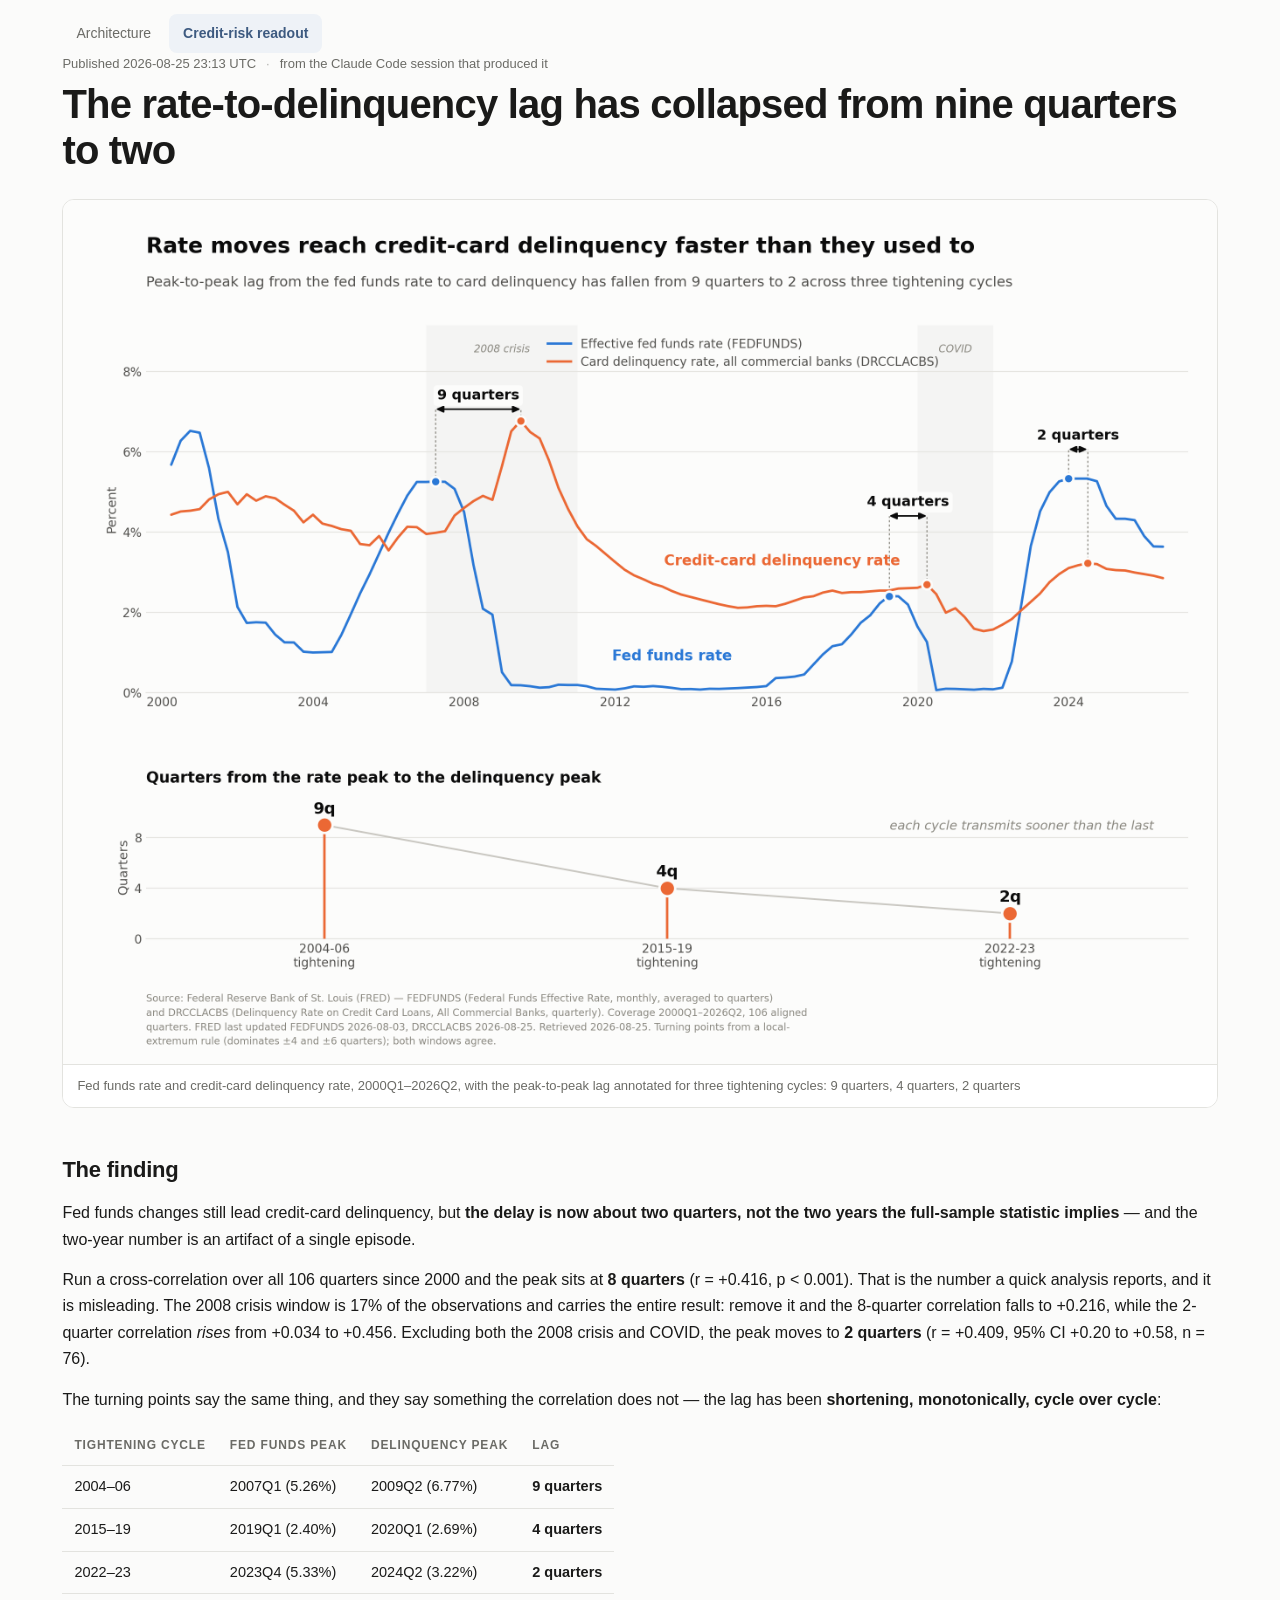
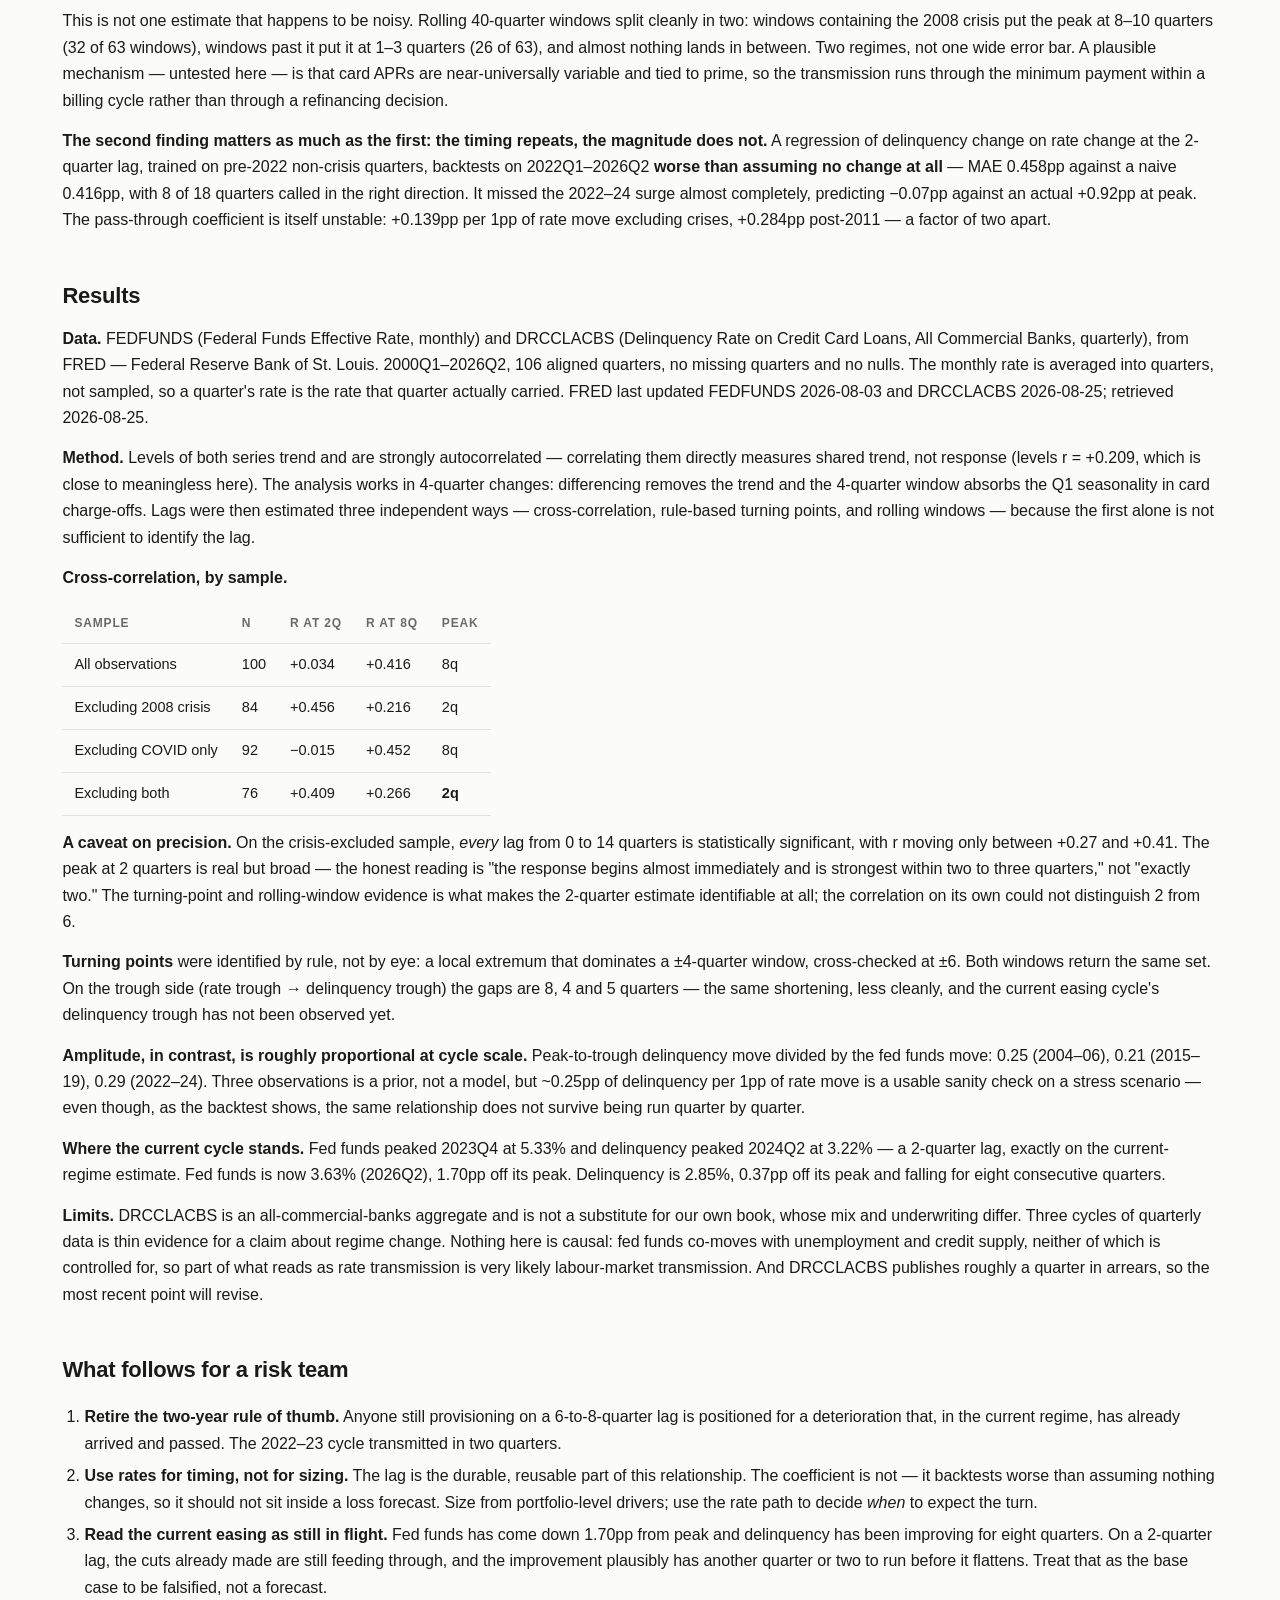
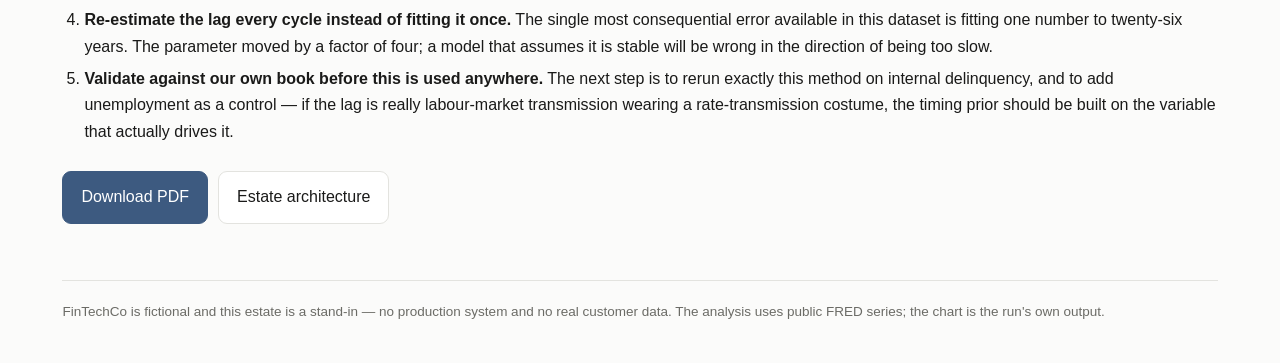
==== readout/index.html @ 602647cd "Publish credit-risk readout — 2026-08-25" ====
<!doctype html>
<html lang="en">
<head>
<meta charset="utf-8">
<meta name="viewport" content="width=device-width,initial-scale=1">
<title>Credit-risk readout — FinTechCo</title>
<meta name="robots" content="noindex">
<link rel="icon" href="data:image/svg+xml,<svg xmlns='http://www.w3.org/2000/svg' viewBox='0 0 16 16'><text y='13' font-size='13'>📊</text></svg>">
<link rel="stylesheet" href="../assets/site.css?v=042c0d5b">
</head>
<body>
<div class="wrap readout wide">
<nav class="site">
  <a href="../">Architecture</a>
  <a href="./" aria-current="page">Credit-risk readout</a>
</nav>
<div class="meta">
  <span>Published 2026-08-25 23:13 UTC</span><span class="dot">·</span>
  <span>from the Claude Code session that produced it</span>
</div>
<h1>The rate-to-delinquency lag has collapsed from nine quarters to two</h1>
<figure><img src="rate-delinquency-lag.png" alt="Fed funds rate and credit-card delinquency rate, 2000Q1–2026Q2, with the peak-to-peak lag annotated for three tightening cycles: 9 quarters, 4 quarters, 2 quarters"><figcaption>Fed funds rate and credit-card delinquency rate, 2000Q1–2026Q2, with the peak-to-peak lag annotated for three tightening cycles: 9 quarters, 4 quarters, 2 quarters</figcaption></figure>
<h2>The finding</h2>
<p>Fed funds changes still lead credit-card delinquency, but <strong>the delay is now about two quarters, not the two years the full-sample statistic implies</strong> — and the two-year number is an artifact of a single episode.</p>
<p>Run a cross-correlation over all 106 quarters since 2000 and the peak sits at <strong>8 quarters</strong> (r = +0.416, p &lt; 0.001). That is the number a quick analysis reports, and it is misleading. The 2008 crisis window is 17% of the observations and carries the entire result: remove it and the 8-quarter correlation falls to +0.216, while the 2-quarter correlation <em>rises</em> from +0.034 to +0.456. Excluding both the 2008 crisis and COVID, the peak moves to <strong>2 quarters</strong> (r = +0.409, 95% CI +0.20 to +0.58, n = 76).</p>
<p>The turning points say the same thing, and they say something the correlation does not — the lag has been <strong>shortening, monotonically, cycle over cycle</strong>:</p>
<table><thead><tr><th>Tightening cycle</th><th>Fed funds peak</th><th>Delinquency peak</th><th>Lag</th></tr></thead><tbody><tr><td>2004–06</td><td>2007Q1 (5.26%)</td><td>2009Q2 (6.77%)</td><td><strong>9 quarters</strong></td></tr><tr><td>2015–19</td><td>2019Q1 (2.40%)</td><td>2020Q1 (2.69%)</td><td><strong>4 quarters</strong></td></tr><tr><td>2022–23</td><td>2023Q4 (5.33%)</td><td>2024Q2 (3.22%)</td><td><strong>2 quarters</strong></td></tr></tbody></table>
<p>This is not one estimate that happens to be noisy. Rolling 40-quarter windows split cleanly in two: windows containing the 2008 crisis put the peak at 8–10 quarters (32 of 63 windows), windows past it put it at 1–3 quarters (26 of 63), and almost nothing lands in between. Two regimes, not one wide error bar. A plausible mechanism — untested here — is that card APRs are near-universally variable and tied to prime, so the transmission runs through the minimum payment within a billing cycle rather than through a refinancing decision.</p>
<p><strong>The second finding matters as much as the first: the timing repeats, the magnitude does not.</strong> A regression of delinquency change on rate change at the 2-quarter lag, trained on pre-2022 non-crisis quarters, backtests on 2022Q1–2026Q2 <strong>worse than assuming no change at all</strong> — MAE 0.458pp against a naive 0.416pp, with 8 of 18 quarters called in the right direction. It missed the 2022–24 surge almost completely, predicting −0.07pp against an actual +0.92pp at peak. The pass-through coefficient is itself unstable: +0.139pp per 1pp of rate move excluding crises, +0.284pp post-2011 — a factor of two apart.</p>
<h2>Results</h2>
<p><strong>Data.</strong> FEDFUNDS (Federal Funds Effective Rate, monthly) and DRCCLACBS (Delinquency Rate on Credit Card Loans, All Commercial Banks, quarterly), from FRED — Federal Reserve Bank of St. Louis. 2000Q1–2026Q2, 106 aligned quarters, no missing quarters and no nulls. The monthly rate is averaged into quarters, not sampled, so a quarter's rate is the rate that quarter actually carried. FRED last updated FEDFUNDS 2026-08-03 and DRCCLACBS 2026-08-25; retrieved 2026-08-25.</p>
<p><strong>Method.</strong> Levels of both series trend and are strongly autocorrelated — correlating them directly measures shared trend, not response (levels r = +0.209, which is close to meaningless here). The analysis works in 4-quarter changes: differencing removes the trend and the 4-quarter window absorbs the Q1 seasonality in card charge-offs. Lags were then estimated three independent ways — cross-correlation, rule-based turning points, and rolling windows — because the first alone is not sufficient to identify the lag.</p>
<p><strong>Cross-correlation, by sample.</strong></p>
<table><thead><tr><th>Sample</th><th>n</th><th>r at 2q</th><th>r at 8q</th><th>Peak</th></tr></thead><tbody><tr><td>All observations</td><td>100</td><td>+0.034</td><td>+0.416</td><td>8q</td></tr><tr><td>Excluding 2008 crisis</td><td>84</td><td>+0.456</td><td>+0.216</td><td>2q</td></tr><tr><td>Excluding COVID only</td><td>92</td><td>−0.015</td><td>+0.452</td><td>8q</td></tr><tr><td>Excluding both</td><td>76</td><td>+0.409</td><td>+0.266</td><td><strong>2q</strong></td></tr></tbody></table>
<p><strong>A caveat on precision.</strong> On the crisis-excluded sample, <em>every</em> lag from 0 to 14 quarters is statistically significant, with r moving only between +0.27 and +0.41. The peak at 2 quarters is real but broad — the honest reading is "the response begins almost immediately and is strongest within two to three quarters," not "exactly two." The turning-point and rolling-window evidence is what makes the 2-quarter estimate identifiable at all; the correlation on its own could not distinguish 2 from 6.</p>
<p><strong>Turning points</strong> were identified by rule, not by eye: a local extremum that dominates a ±4-quarter window, cross-checked at ±6. Both windows return the same set. On the trough side (rate trough → delinquency trough) the gaps are 8, 4 and 5 quarters — the same shortening, less cleanly, and the current easing cycle's delinquency trough has not been observed yet.</p>
<p><strong>Amplitude, in contrast, is roughly proportional at cycle scale.</strong> Peak-to-trough delinquency move divided by the fed funds move: 0.25 (2004–06), 0.21 (2015–19), 0.29 (2022–24). Three observations is a prior, not a model, but ~0.25pp of delinquency per 1pp of rate move is a usable sanity check on a stress scenario — even though, as the backtest shows, the same relationship does not survive being run quarter by quarter.</p>
<p><strong>Where the current cycle stands.</strong> Fed funds peaked 2023Q4 at 5.33% and delinquency peaked 2024Q2 at 3.22% — a 2-quarter lag, exactly on the current-regime estimate. Fed funds is now 3.63% (2026Q2), 1.70pp off its peak. Delinquency is 2.85%, 0.37pp off its peak and falling for eight consecutive quarters.</p>
<p><strong>Limits.</strong> DRCCLACBS is an all-commercial-banks aggregate and is not a substitute for our own book, whose mix and underwriting differ. Three cycles of quarterly data is thin evidence for a claim about regime change. Nothing here is causal: fed funds co-moves with unemployment and credit supply, neither of which is controlled for, so part of what reads as rate transmission is very likely labour-market transmission. And DRCCLACBS publishes roughly a quarter in arrears, so the most recent point will revise.</p>
<h2>What follows for a risk team</h2>
<ol><li><strong>Retire the two-year rule of thumb.</strong> Anyone still provisioning on a 6-to-8-quarter lag is positioned for a deterioration that, in the current regime, has already arrived and passed. The 2022–23 cycle transmitted in two quarters.</li><li><strong>Use rates for timing, not for sizing.</strong> The lag is the durable, reusable part of this relationship. The coefficient is not — it backtests worse than assuming nothing changes, so it should not sit inside a loss forecast. Size from portfolio-level drivers; use the rate path to decide <em>when</em> to expect the turn.</li><li><strong>Read the current easing as still in flight.</strong> Fed funds has come down 1.70pp from peak and delinquency has been improving for eight quarters. On a 2-quarter lag, the cuts already made are still feeding through, and the improvement plausibly has another quarter or two to run before it flattens. Treat that as the base case to be falsified, not a forecast.</li><li><strong>Re-estimate the lag every cycle instead of fitting it once.</strong> The single most consequential error available in this dataset is fitting one number to twenty-six years. The parameter moved by a factor of four; a model that assumes it is stable will be wrong in the direction of being too slow.</li><li><strong>Validate against our own book before this is used anywhere.</strong> The next step is to rerun exactly this method on internal delinquency, and to add unemployment as a control — if the lag is really labour-market transmission wearing a rate-transmission costume, the timing prior should be built on the variable that actually drives it.</li></ol>
<div class="actions">
  <a class="btn primary" href="fintechco-credit-risk-readout-2026-08-25.pdf">Download PDF</a>
  <a class="btn" href="../">Estate architecture</a>
</div>
<footer>
  FinTechCo is fictional and this estate is a stand-in — no production system and no real
  customer data. The analysis uses public FRED series; the chart is the run's own output.
</footer>
</div>
</body>
</html>
---- assets/site.css ----
:root{
    --bg:#fbfbfa; --surface:#fff; --ink:#1a1a19; --muted:#6b6b66;
    --line:#e3e3df; --accent:#3d5a80; --accent-soft:#eef2f7; --warn-bg:#fdf6e8; --warn-line:#e8d9b0;
    --mono:ui-monospace,SFMono-Regular,"SF Mono",Menlo,Consolas,monospace;
  }
  @media (prefers-color-scheme:dark){
    :root{ --bg:#161614; --surface:#1f1f1d; --ink:#eceae6; --muted:#a3a099;
           --line:#302f2c; --accent:#8fb3d9; --accent-soft:#22303f; --warn-bg:#2a2618; --warn-line:#4a4128; }
  }
  *{box-sizing:border-box}
  body{margin:0;background:var(--bg);color:var(--ink);
       font:16px/1.65 -apple-system,BlinkMacSystemFont,"Segoe UI",Inter,Roboto,Helvetica,Arial,sans-serif;
       -webkit-font-smoothing:antialiased}
  .wrap{max-width:1100px;margin:0 auto;padding:0 24px}
  header{padding:56px 0 28px;border-bottom:1px solid var(--line)}
  h1{font-size:clamp(28px,4vw,40px);line-height:1.15;margin:0 0 10px;letter-spacing:-.02em}
  .sub{color:var(--muted);font-size:18px;max-width:62ch;margin:0}
  .tag{display:inline-block;font:600 11px/1 var(--mono);letter-spacing:.09em;text-transform:uppercase;
       color:var(--accent);background:var(--accent-soft);border-radius:99px;padding:6px 11px;margin-bottom:18px}
  h2{font-size:22px;margin:44px 0 12px;letter-spacing:-.01em}
  h3{font-size:16px;margin:26px 0 6px}
  p{margin:0 0 14px;max-width:70ch}
  code{font:13px/1.5 var(--mono);background:var(--accent-soft);padding:1px 5px;border-radius:4px}
  .note{background:var(--warn-bg);border:1px solid var(--warn-line);border-radius:10px;
        padding:14px 16px;margin:24px 0;font-size:14.5px;max-width:none}
  .note strong{font-weight:650}

  /* ---- diagram ---- */
  .figure{margin:28px 0 8px;border:1px solid var(--line);border-radius:12px;overflow:hidden;background:var(--surface)}
  .bar{display:flex;gap:8px;align-items:center;padding:10px 12px;border-bottom:1px solid var(--line);
       background:var(--surface);flex-wrap:wrap}
  .bar .label{font:600 12px/1 var(--mono);color:var(--muted);margin-right:auto;letter-spacing:.04em}
  button{font:500 13px/1 inherit;color:var(--ink);background:var(--bg);border:1px solid var(--line);
         border-radius:7px;padding:7px 11px;cursor:pointer}
  button:hover{border-color:var(--accent);color:var(--accent)}
  button:focus-visible{outline:2px solid var(--accent);outline-offset:2px}
  .stage{position:relative;height:min(74vh,760px);overflow:hidden;background:#fff;cursor:grab;touch-action:none}
  .stage.grabbing{cursor:grabbing}
  .pan{position:absolute;top:0;left:0;transform-origin:0 0;will-change:transform}
  .pan svg{display:block;max-width:none!important;height:auto}
  .stage:fullscreen{height:100vh;background:#fff}
  /* Full screen targets the whole .figure, not .stage — fullscreening the stage
     alone carries its min(74vh,760px) height with it, so the diagram gained no
     room and the control bar vanished. */
  .figure:fullscreen{background:var(--surface);display:flex;flex-direction:column}
  .figure:fullscreen .stage{flex:1;height:auto;min-height:0}
  .hint{font-size:13px;color:var(--muted);margin:10px 0 0}

  .legend{display:flex;gap:20px;flex-wrap:wrap;font-size:13.5px;color:var(--muted);margin:14px 0 0;padding:0;list-style:none}
  .legend li{display:flex;align-items:center;gap:8px}
  .swatch{width:26px;height:0;border-top:2px solid var(--ink);display:inline-block}
  .swatch.dash{border-top-style:dashed}

  .grid{display:grid;gap:18px;grid-template-columns:repeat(auto-fit,minmax(260px,1fr));margin:18px 0}
  .card{border:1px solid var(--line);border-radius:10px;padding:16px 18px;background:var(--surface)}
  .card h3{margin:0 0 6px}
  .card p{font-size:14.5px;color:var(--muted);margin:0}
  table{border-collapse:collapse;width:100%;font-size:14.5px;margin:14px 0;display:block;overflow-x:auto}
  th,td{text-align:left;padding:9px 12px;border-bottom:1px solid var(--line);vertical-align:top}
  th{font-size:12px;text-transform:uppercase;letter-spacing:.07em;color:var(--muted);font-weight:650;white-space:nowrap}
  footer{margin:56px 0 40px;padding-top:20px;border-top:1px solid var(--line);color:var(--muted);font-size:13.5px}
  /* ---- nav (shared) ---- */
  nav.site{display:flex;gap:4px;padding:14px 0 0;font-size:14px}
  nav.site a{color:var(--muted);text-decoration:none;padding:7px 13px;border-radius:8px;border:1px solid transparent}
  nav.site a:hover{color:var(--ink);border-color:var(--line)}
  nav.site a[aria-current="page"]{color:var(--accent);background:var(--accent-soft);font-weight:600}

  /* ---- readout page ---- */
  .readout figure{margin:26px 0;border:1px solid var(--line);border-radius:12px;overflow:hidden;background:#fff}
  .readout figure img{display:block;width:100%;height:auto}
  .readout figcaption{font-size:13px;color:var(--muted);padding:10px 14px;border-top:1px solid var(--line);background:var(--surface)}
  .readout blockquote{margin:18px 0;padding:2px 0 2px 18px;border-left:3px solid var(--accent);color:var(--muted)}
  .readout ul,.readout ol{max-width:70ch;padding-left:22px}
  .readout li{margin:6px 0}
  .meta{display:flex;gap:10px;flex-wrap:wrap;align-items:center;font-size:13px;color:var(--muted);margin:0 0 6px}
  .meta .dot{opacity:.5}
  .actions{display:flex;gap:10px;flex-wrap:wrap;margin:26px 0 8px}
  .btn{display:inline-block;font:600 14px/1 inherit;text-decoration:none;padding:12px 18px;border-radius:9px;
       border:1px solid var(--line);color:var(--ink);background:var(--surface)}
  .btn.primary{background:var(--accent);border-color:var(--accent);color:#fff}
  .btn:hover{border-color:var(--accent)}
  @media (prefers-color-scheme:dark){ .btn.primary{color:#10151c} }

  /* ---- print (the PDF is rendered from this page) ---- */
  @media print{
    :root{--bg:#fff;--surface:#fff;--ink:#111;--muted:#555;--line:#ccc;--accent:#2b4763;--accent-soft:#eef2f7}
    body{font-size:11pt}
    nav.site,.actions,.hint,.bar{display:none!important}
    .wrap{max-width:none;padding:0}
    header{padding-top:0}
    h1{font-size:24pt}
    .readout figure{break-inside:avoid;border-color:#ddd}
    table{display:table}
    a{color:inherit;text-decoration:none}
  }

  /* ---- wide layout: used by both the architecture page and the readout page,
         so text stretches to the page width rather than the classic ~70ch
         reading measure. The readout's PDF is rendered from this same page, so
         the PDF picks up the wide layout too. ---- */
  .wrap.wide{max-width:min(1560px,94vw)}
  .wide p,.wide .sub,.wide ul,.wide ol,.wide li{max-width:none}
  .wide .grid{grid-template-columns:repeat(auto-fit,minmax(300px,1fr))}
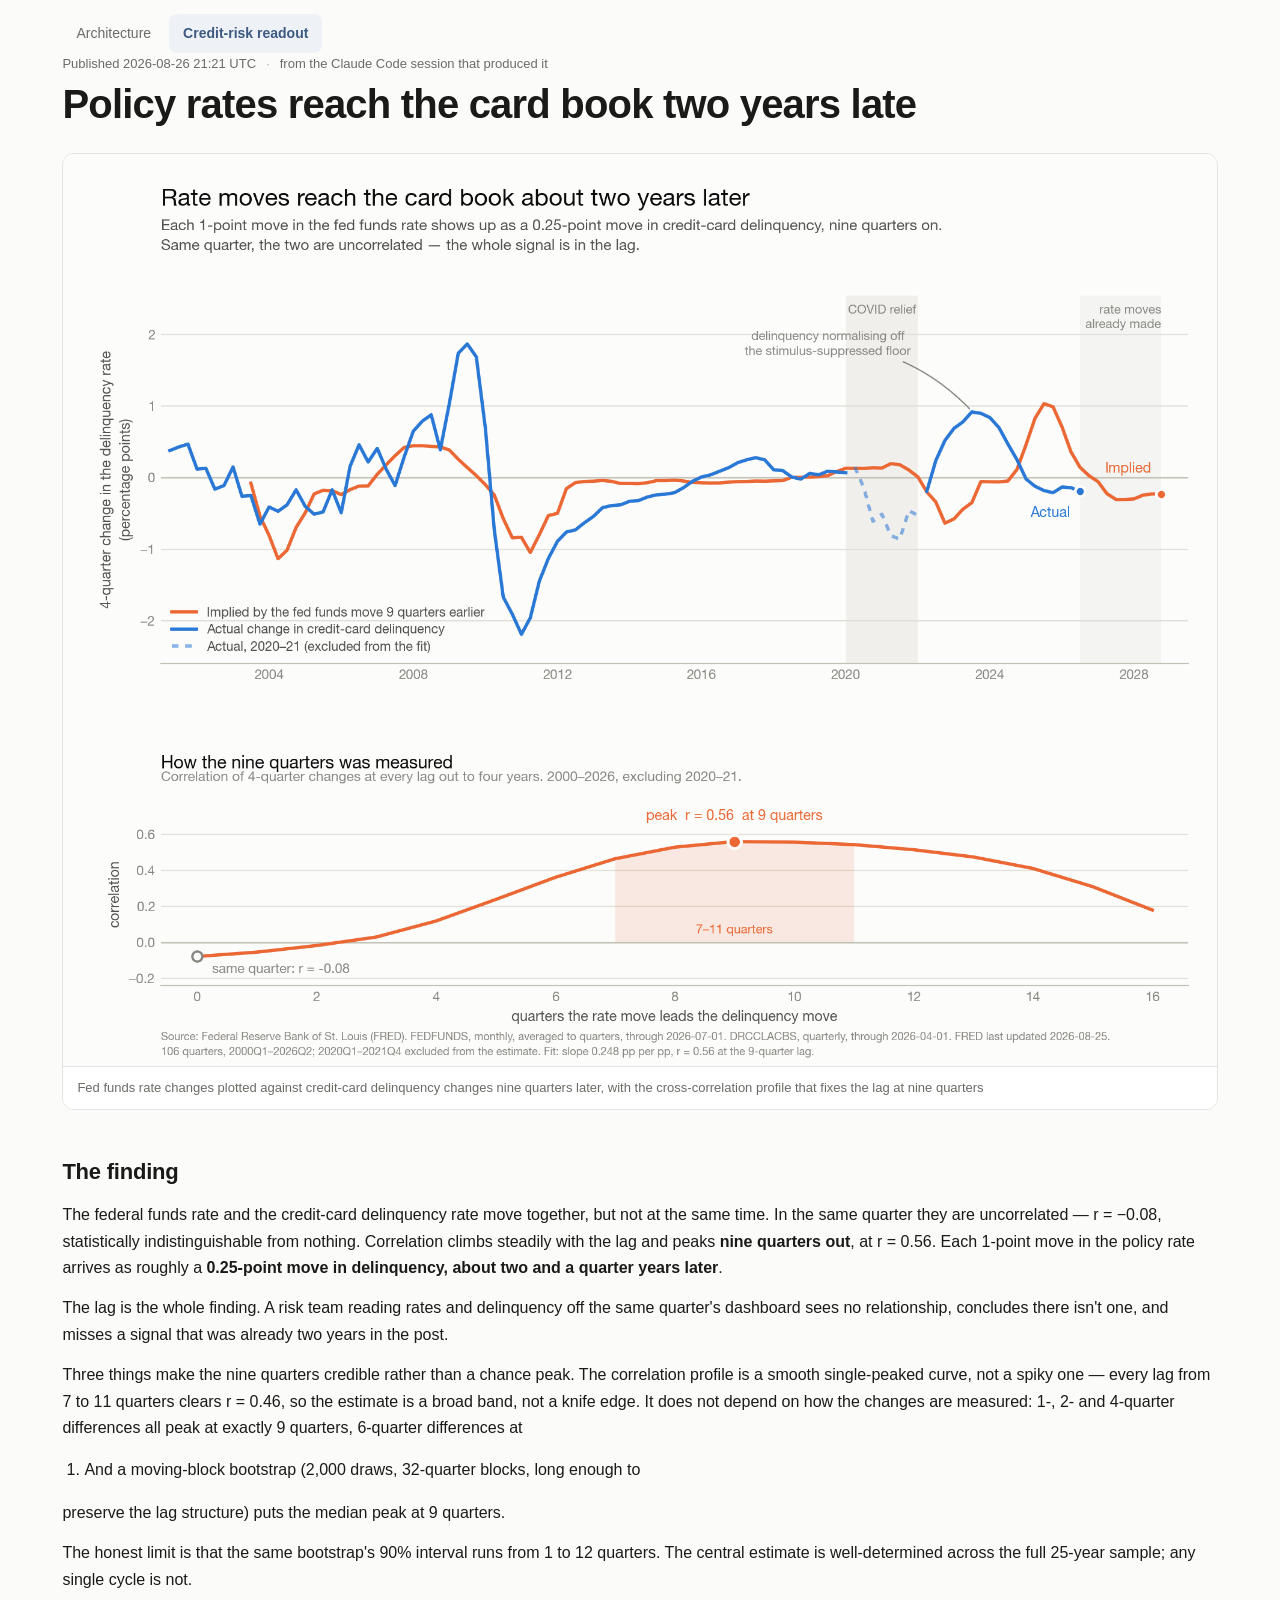
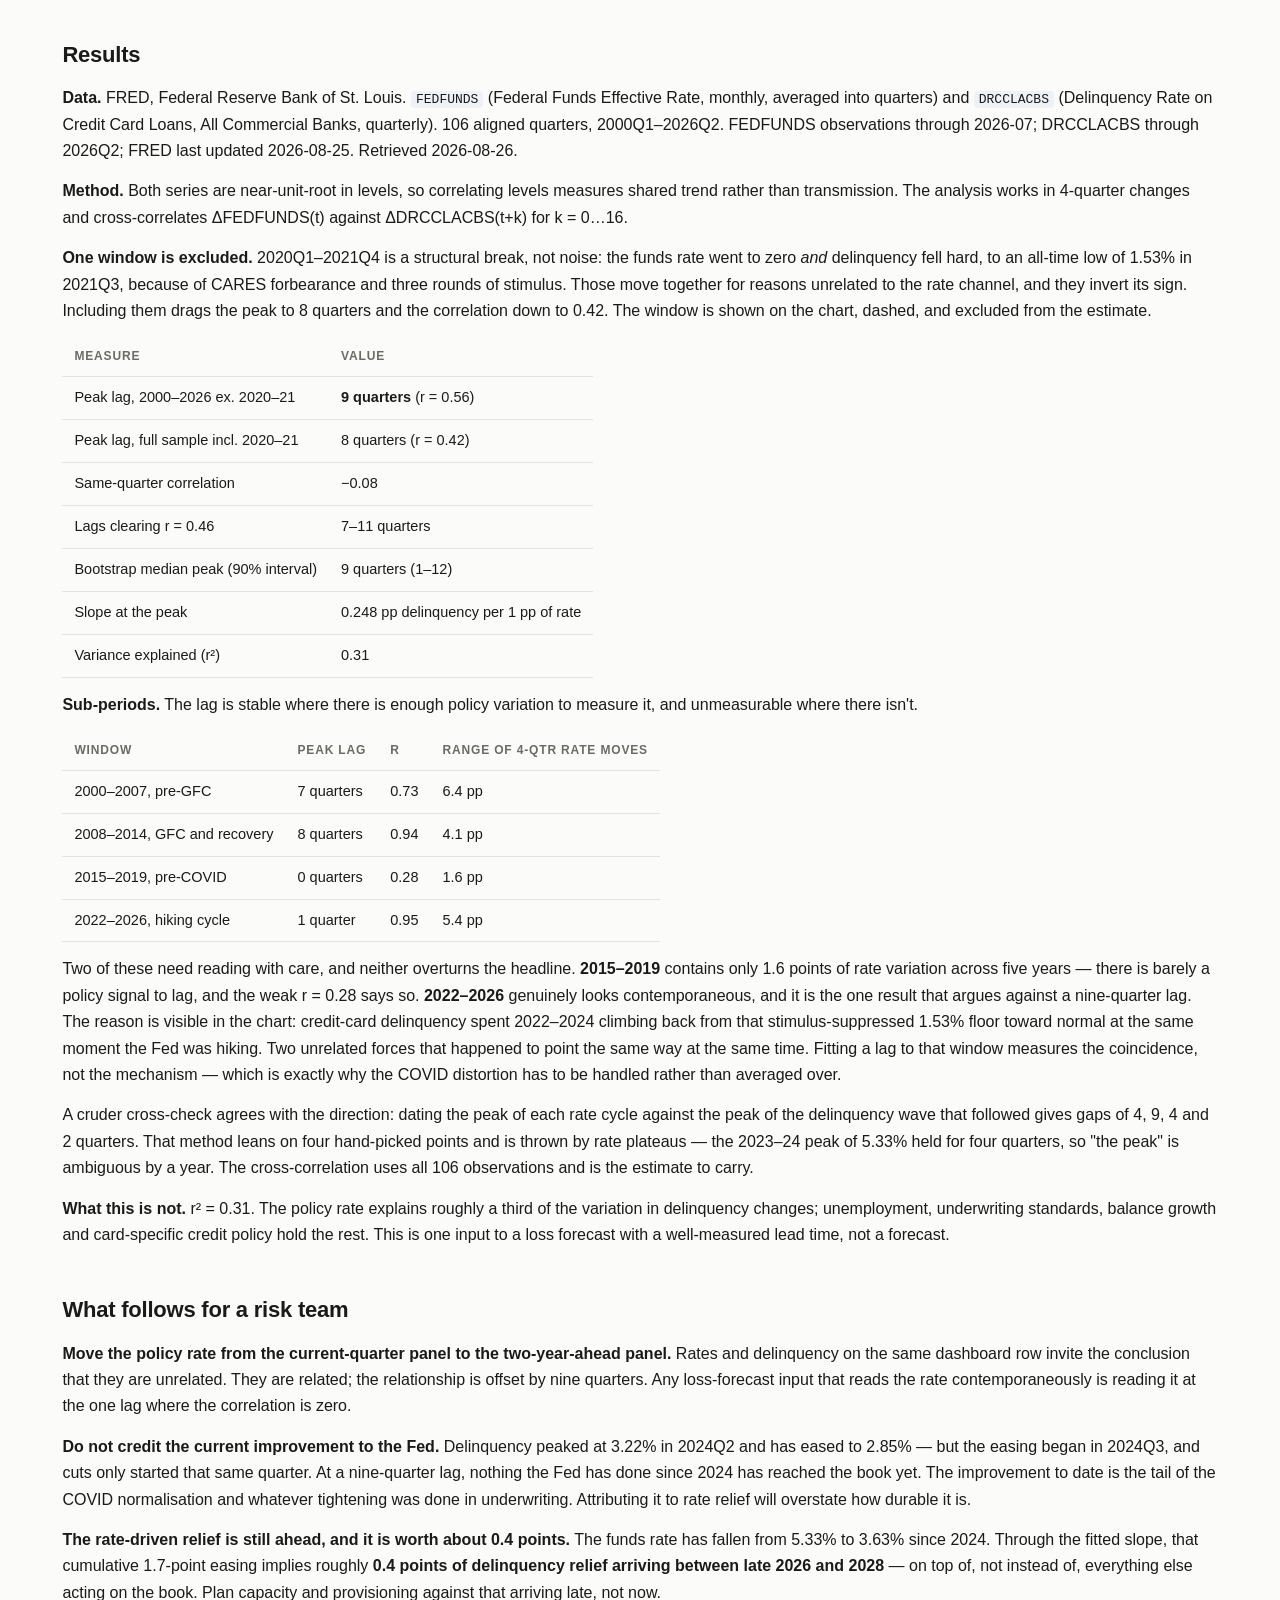
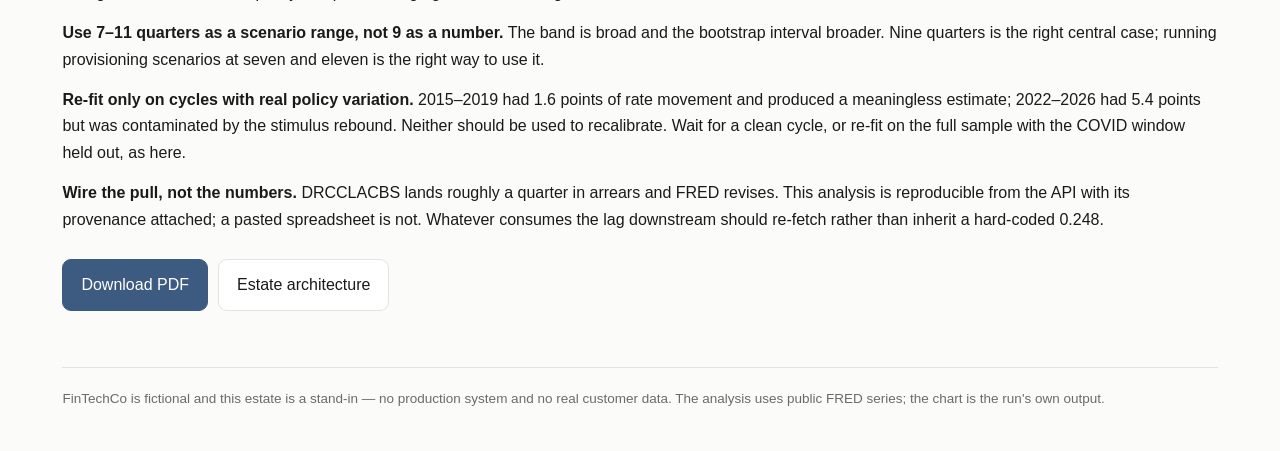
==== commit cabba190: "Publish credit-risk readout — 2026-08-26" ====
--- a/readout/index.html
+++ b/readout/index.html
@@ -15,32 +15,37 @@
   <a href="./" aria-current="page">Credit-risk readout</a>
 </nav>
 <div class="meta">
-  <span>Published 2026-08-25 23:13 UTC</span><span class="dot">·</span>
+  <span>Published 2026-08-26 21:21 UTC</span><span class="dot">·</span>
   <span>from the Claude Code session that produced it</span>
 </div>
-<h1>The rate-to-delinquency lag has collapsed from nine quarters to two</h1>
-<figure><img src="rate-delinquency-lag.png" alt="Fed funds rate and credit-card delinquency rate, 2000Q1–2026Q2, with the peak-to-peak lag annotated for three tightening cycles: 9 quarters, 4 quarters, 2 quarters"><figcaption>Fed funds rate and credit-card delinquency rate, 2000Q1–2026Q2, with the peak-to-peak lag annotated for three tightening cycles: 9 quarters, 4 quarters, 2 quarters</figcaption></figure>
+<h1>Policy rates reach the card book two years late</h1>
+<figure><img src="fedfunds-delinquency-lag.png" alt="Fed funds rate changes plotted against credit-card delinquency changes nine quarters later, with the cross-correlation profile that fixes the lag at nine quarters"><figcaption>Fed funds rate changes plotted against credit-card delinquency changes nine quarters later, with the cross-correlation profile that fixes the lag at nine quarters</figcaption></figure>
 <h2>The finding</h2>
-<p>Fed funds changes still lead credit-card delinquency, but <strong>the delay is now about two quarters, not the two years the full-sample statistic implies</strong> — and the two-year number is an artifact of a single episode.</p>
-<p>Run a cross-correlation over all 106 quarters since 2000 and the peak sits at <strong>8 quarters</strong> (r = +0.416, p &lt; 0.001). That is the number a quick analysis reports, and it is misleading. The 2008 crisis window is 17% of the observations and carries the entire result: remove it and the 8-quarter correlation falls to +0.216, while the 2-quarter correlation <em>rises</em> from +0.034 to +0.456. Excluding both the 2008 crisis and COVID, the peak moves to <strong>2 quarters</strong> (r = +0.409, 95% CI +0.20 to +0.58, n = 76).</p>
-<p>The turning points say the same thing, and they say something the correlation does not — the lag has been <strong>shortening, monotonically, cycle over cycle</strong>:</p>
-<table><thead><tr><th>Tightening cycle</th><th>Fed funds peak</th><th>Delinquency peak</th><th>Lag</th></tr></thead><tbody><tr><td>2004–06</td><td>2007Q1 (5.26%)</td><td>2009Q2 (6.77%)</td><td><strong>9 quarters</strong></td></tr><tr><td>2015–19</td><td>2019Q1 (2.40%)</td><td>2020Q1 (2.69%)</td><td><strong>4 quarters</strong></td></tr><tr><td>2022–23</td><td>2023Q4 (5.33%)</td><td>2024Q2 (3.22%)</td><td><strong>2 quarters</strong></td></tr></tbody></table>
-<p>This is not one estimate that happens to be noisy. Rolling 40-quarter windows split cleanly in two: windows containing the 2008 crisis put the peak at 8–10 quarters (32 of 63 windows), windows past it put it at 1–3 quarters (26 of 63), and almost nothing lands in between. Two regimes, not one wide error bar. A plausible mechanism — untested here — is that card APRs are near-universally variable and tied to prime, so the transmission runs through the minimum payment within a billing cycle rather than through a refinancing decision.</p>
-<p><strong>The second finding matters as much as the first: the timing repeats, the magnitude does not.</strong> A regression of delinquency change on rate change at the 2-quarter lag, trained on pre-2022 non-crisis quarters, backtests on 2022Q1–2026Q2 <strong>worse than assuming no change at all</strong> — MAE 0.458pp against a naive 0.416pp, with 8 of 18 quarters called in the right direction. It missed the 2022–24 surge almost completely, predicting −0.07pp against an actual +0.92pp at peak. The pass-through coefficient is itself unstable: +0.139pp per 1pp of rate move excluding crises, +0.284pp post-2011 — a factor of two apart.</p>
+<p>The federal funds rate and the credit-card delinquency rate move together, but not at the same time. In the same quarter they are uncorrelated — r = −0.08, statistically indistinguishable from nothing. Correlation climbs steadily with the lag and peaks <strong>nine quarters out</strong>, at r = 0.56. Each 1-point move in the policy rate arrives as roughly a <strong>0.25-point move in delinquency, about two and a quarter years later</strong>.</p>
+<p>The lag is the whole finding. A risk team reading rates and delinquency off the same quarter's dashboard sees no relationship, concludes there isn't one, and misses a signal that was already two years in the post.</p>
+<p>Three things make the nine quarters credible rather than a chance peak. The correlation profile is a smooth single-peaked curve, not a spiky one — every lag from 7 to 11 quarters clears r = 0.46, so the estimate is a broad band, not a knife edge. It does not depend on how the changes are measured: 1-, 2- and 4-quarter differences all peak at exactly 9 quarters, 6-quarter differences at</p>
+<ol><li>And a moving-block bootstrap (2,000 draws, 32-quarter blocks, long enough to</li></ol>
+<p>preserve the lag structure) puts the median peak at 9 quarters.</p>
+<p>The honest limit is that the same bootstrap's 90% interval runs from 1 to 12 quarters. The central estimate is well-determined across the full 25-year sample; any single cycle is not.</p>
 <h2>Results</h2>
-<p><strong>Data.</strong> FEDFUNDS (Federal Funds Effective Rate, monthly) and DRCCLACBS (Delinquency Rate on Credit Card Loans, All Commercial Banks, quarterly), from FRED — Federal Reserve Bank of St. Louis. 2000Q1–2026Q2, 106 aligned quarters, no missing quarters and no nulls. The monthly rate is averaged into quarters, not sampled, so a quarter's rate is the rate that quarter actually carried. FRED last updated FEDFUNDS 2026-08-03 and DRCCLACBS 2026-08-25; retrieved 2026-08-25.</p>
-<p><strong>Method.</strong> Levels of both series trend and are strongly autocorrelated — correlating them directly measures shared trend, not response (levels r = +0.209, which is close to meaningless here). The analysis works in 4-quarter changes: differencing removes the trend and the 4-quarter window absorbs the Q1 seasonality in card charge-offs. Lags were then estimated three independent ways — cross-correlation, rule-based turning points, and rolling windows — because the first alone is not sufficient to identify the lag.</p>
-<p><strong>Cross-correlation, by sample.</strong></p>
-<table><thead><tr><th>Sample</th><th>n</th><th>r at 2q</th><th>r at 8q</th><th>Peak</th></tr></thead><tbody><tr><td>All observations</td><td>100</td><td>+0.034</td><td>+0.416</td><td>8q</td></tr><tr><td>Excluding 2008 crisis</td><td>84</td><td>+0.456</td><td>+0.216</td><td>2q</td></tr><tr><td>Excluding COVID only</td><td>92</td><td>−0.015</td><td>+0.452</td><td>8q</td></tr><tr><td>Excluding both</td><td>76</td><td>+0.409</td><td>+0.266</td><td><strong>2q</strong></td></tr></tbody></table>
-<p><strong>A caveat on precision.</strong> On the crisis-excluded sample, <em>every</em> lag from 0 to 14 quarters is statistically significant, with r moving only between +0.27 and +0.41. The peak at 2 quarters is real but broad — the honest reading is "the response begins almost immediately and is strongest within two to three quarters," not "exactly two." The turning-point and rolling-window evidence is what makes the 2-quarter estimate identifiable at all; the correlation on its own could not distinguish 2 from 6.</p>
-<p><strong>Turning points</strong> were identified by rule, not by eye: a local extremum that dominates a ±4-quarter window, cross-checked at ±6. Both windows return the same set. On the trough side (rate trough → delinquency trough) the gaps are 8, 4 and 5 quarters — the same shortening, less cleanly, and the current easing cycle's delinquency trough has not been observed yet.</p>
-<p><strong>Amplitude, in contrast, is roughly proportional at cycle scale.</strong> Peak-to-trough delinquency move divided by the fed funds move: 0.25 (2004–06), 0.21 (2015–19), 0.29 (2022–24). Three observations is a prior, not a model, but ~0.25pp of delinquency per 1pp of rate move is a usable sanity check on a stress scenario — even though, as the backtest shows, the same relationship does not survive being run quarter by quarter.</p>
-<p><strong>Where the current cycle stands.</strong> Fed funds peaked 2023Q4 at 5.33% and delinquency peaked 2024Q2 at 3.22% — a 2-quarter lag, exactly on the current-regime estimate. Fed funds is now 3.63% (2026Q2), 1.70pp off its peak. Delinquency is 2.85%, 0.37pp off its peak and falling for eight consecutive quarters.</p>
-<p><strong>Limits.</strong> DRCCLACBS is an all-commercial-banks aggregate and is not a substitute for our own book, whose mix and underwriting differ. Three cycles of quarterly data is thin evidence for a claim about regime change. Nothing here is causal: fed funds co-moves with unemployment and credit supply, neither of which is controlled for, so part of what reads as rate transmission is very likely labour-market transmission. And DRCCLACBS publishes roughly a quarter in arrears, so the most recent point will revise.</p>
+<p><strong>Data.</strong> FRED, Federal Reserve Bank of St. Louis. <code>FEDFUNDS</code> (Federal Funds Effective Rate, monthly, averaged into quarters) and <code>DRCCLACBS</code> (Delinquency Rate on Credit Card Loans, All Commercial Banks, quarterly). 106 aligned quarters, 2000Q1–2026Q2. FEDFUNDS observations through 2026-07; DRCCLACBS through 2026Q2; FRED last updated 2026-08-25. Retrieved 2026-08-26.</p>
+<p><strong>Method.</strong> Both series are near-unit-root in levels, so correlating levels measures shared trend rather than transmission. The analysis works in 4-quarter changes and cross-correlates ΔFEDFUNDS(t) against ΔDRCCLACBS(t+k) for k = 0…16.</p>
+<p><strong>One window is excluded.</strong> 2020Q1–2021Q4 is a structural break, not noise: the funds rate went to zero <em>and</em> delinquency fell hard, to an all-time low of 1.53% in 2021Q3, because of CARES forbearance and three rounds of stimulus. Those move together for reasons unrelated to the rate channel, and they invert its sign. Including them drags the peak to 8 quarters and the correlation down to 0.42. The window is shown on the chart, dashed, and excluded from the estimate.</p>
+<table><thead><tr><th>Measure</th><th>Value</th></tr></thead><tbody><tr><td>Peak lag, 2000–2026 ex. 2020–21</td><td><strong>9 quarters</strong> (r = 0.56)</td></tr><tr><td>Peak lag, full sample incl. 2020–21</td><td>8 quarters (r = 0.42)</td></tr><tr><td>Same-quarter correlation</td><td>−0.08</td></tr><tr><td>Lags clearing r = 0.46</td><td>7–11 quarters</td></tr><tr><td>Bootstrap median peak (90% interval)</td><td>9 quarters (1–12)</td></tr><tr><td>Slope at the peak</td><td>0.248 pp delinquency per 1 pp of rate</td></tr><tr><td>Variance explained (r²)</td><td>0.31</td></tr></tbody></table>
+<p><strong>Sub-periods.</strong> The lag is stable where there is enough policy variation to measure it, and unmeasurable where there isn't.</p>
+<table><thead><tr><th>Window</th><th>Peak lag</th><th>r</th><th>Range of 4-qtr rate moves</th></tr></thead><tbody><tr><td>2000–2007, pre-GFC</td><td>7 quarters</td><td>0.73</td><td>6.4 pp</td></tr><tr><td>2008–2014, GFC and recovery</td><td>8 quarters</td><td>0.94</td><td>4.1 pp</td></tr><tr><td>2015–2019, pre-COVID</td><td>0 quarters</td><td>0.28</td><td>1.6 pp</td></tr><tr><td>2022–2026, hiking cycle</td><td>1 quarter</td><td>0.95</td><td>5.4 pp</td></tr></tbody></table>
+<p>Two of these need reading with care, and neither overturns the headline. <strong>2015–2019</strong> contains only 1.6 points of rate variation across five years — there is barely a policy signal to lag, and the weak r = 0.28 says so. <strong>2022–2026</strong> genuinely looks contemporaneous, and it is the one result that argues against a nine-quarter lag. The reason is visible in the chart: credit-card delinquency spent 2022–2024 climbing back from that stimulus-suppressed 1.53% floor toward normal at the same moment the Fed was hiking. Two unrelated forces that happened to point the same way at the same time. Fitting a lag to that window measures the coincidence, not the mechanism — which is exactly why the COVID distortion has to be handled rather than averaged over.</p>
+<p>A cruder cross-check agrees with the direction: dating the peak of each rate cycle against the peak of the delinquency wave that followed gives gaps of 4, 9, 4 and 2 quarters. That method leans on four hand-picked points and is thrown by rate plateaus — the 2023–24 peak of 5.33% held for four quarters, so "the peak" is ambiguous by a year. The cross-correlation uses all 106 observations and is the estimate to carry.</p>
+<p><strong>What this is not.</strong> r² = 0.31. The policy rate explains roughly a third of the variation in delinquency changes; unemployment, underwriting standards, balance growth and card-specific credit policy hold the rest. This is one input to a loss forecast with a well-measured lead time, not a forecast.</p>
 <h2>What follows for a risk team</h2>
-<ol><li><strong>Retire the two-year rule of thumb.</strong> Anyone still provisioning on a 6-to-8-quarter lag is positioned for a deterioration that, in the current regime, has already arrived and passed. The 2022–23 cycle transmitted in two quarters.</li><li><strong>Use rates for timing, not for sizing.</strong> The lag is the durable, reusable part of this relationship. The coefficient is not — it backtests worse than assuming nothing changes, so it should not sit inside a loss forecast. Size from portfolio-level drivers; use the rate path to decide <em>when</em> to expect the turn.</li><li><strong>Read the current easing as still in flight.</strong> Fed funds has come down 1.70pp from peak and delinquency has been improving for eight quarters. On a 2-quarter lag, the cuts already made are still feeding through, and the improvement plausibly has another quarter or two to run before it flattens. Treat that as the base case to be falsified, not a forecast.</li><li><strong>Re-estimate the lag every cycle instead of fitting it once.</strong> The single most consequential error available in this dataset is fitting one number to twenty-six years. The parameter moved by a factor of four; a model that assumes it is stable will be wrong in the direction of being too slow.</li><li><strong>Validate against our own book before this is used anywhere.</strong> The next step is to rerun exactly this method on internal delinquency, and to add unemployment as a control — if the lag is really labour-market transmission wearing a rate-transmission costume, the timing prior should be built on the variable that actually drives it.</li></ol>
+<p><strong>Move the policy rate from the current-quarter panel to the two-year-ahead panel.</strong> Rates and delinquency on the same dashboard row invite the conclusion that they are unrelated. They are related; the relationship is offset by nine quarters. Any loss-forecast input that reads the rate contemporaneously is reading it at the one lag where the correlation is zero.</p>
+<p><strong>Do not credit the current improvement to the Fed.</strong> Delinquency peaked at 3.22% in 2024Q2 and has eased to 2.85% — but the easing began in 2024Q3, and cuts only started that same quarter. At a nine-quarter lag, nothing the Fed has done since 2024 has reached the book yet. The improvement to date is the tail of the COVID normalisation and whatever tightening was done in underwriting. Attributing it to rate relief will overstate how durable it is.</p>
+<p><strong>The rate-driven relief is still ahead, and it is worth about 0.4 points.</strong> The funds rate has fallen from 5.33% to 3.63% since 2024. Through the fitted slope, that cumulative 1.7-point easing implies roughly <strong>0.4 points of delinquency relief arriving between late 2026 and 2028</strong> — on top of, not instead of, everything else acting on the book. Plan capacity and provisioning against that arriving late, not now.</p>
+<p><strong>Use 7–11 quarters as a scenario range, not 9 as a number.</strong> The band is broad and the bootstrap interval broader. Nine quarters is the right central case; running provisioning scenarios at seven and eleven is the right way to use it.</p>
+<p><strong>Re-fit only on cycles with real policy variation.</strong> 2015–2019 had 1.6 points of rate movement and produced a meaningless estimate; 2022–2026 had 5.4 points but was contaminated by the stimulus rebound. Neither should be used to recalibrate. Wait for a clean cycle, or re-fit on the full sample with the COVID window held out, as here.</p>
+<p><strong>Wire the pull, not the numbers.</strong> DRCCLACBS lands roughly a quarter in arrears and FRED revises. This analysis is reproducible from the API with its provenance attached; a pasted spreadsheet is not. Whatever consumes the lag downstream should re-fetch rather than inherit a hard-coded 0.248.</p>
 <div class="actions">
-  <a class="btn primary" href="fintechco-credit-risk-readout-2026-08-25.pdf">Download PDF</a>
+  <a class="btn primary" href="fintechco-credit-risk-readout-2026-08-26.pdf">Download PDF</a>
   <a class="btn" href="../">Estate architecture</a>
 </div>
 <footer>
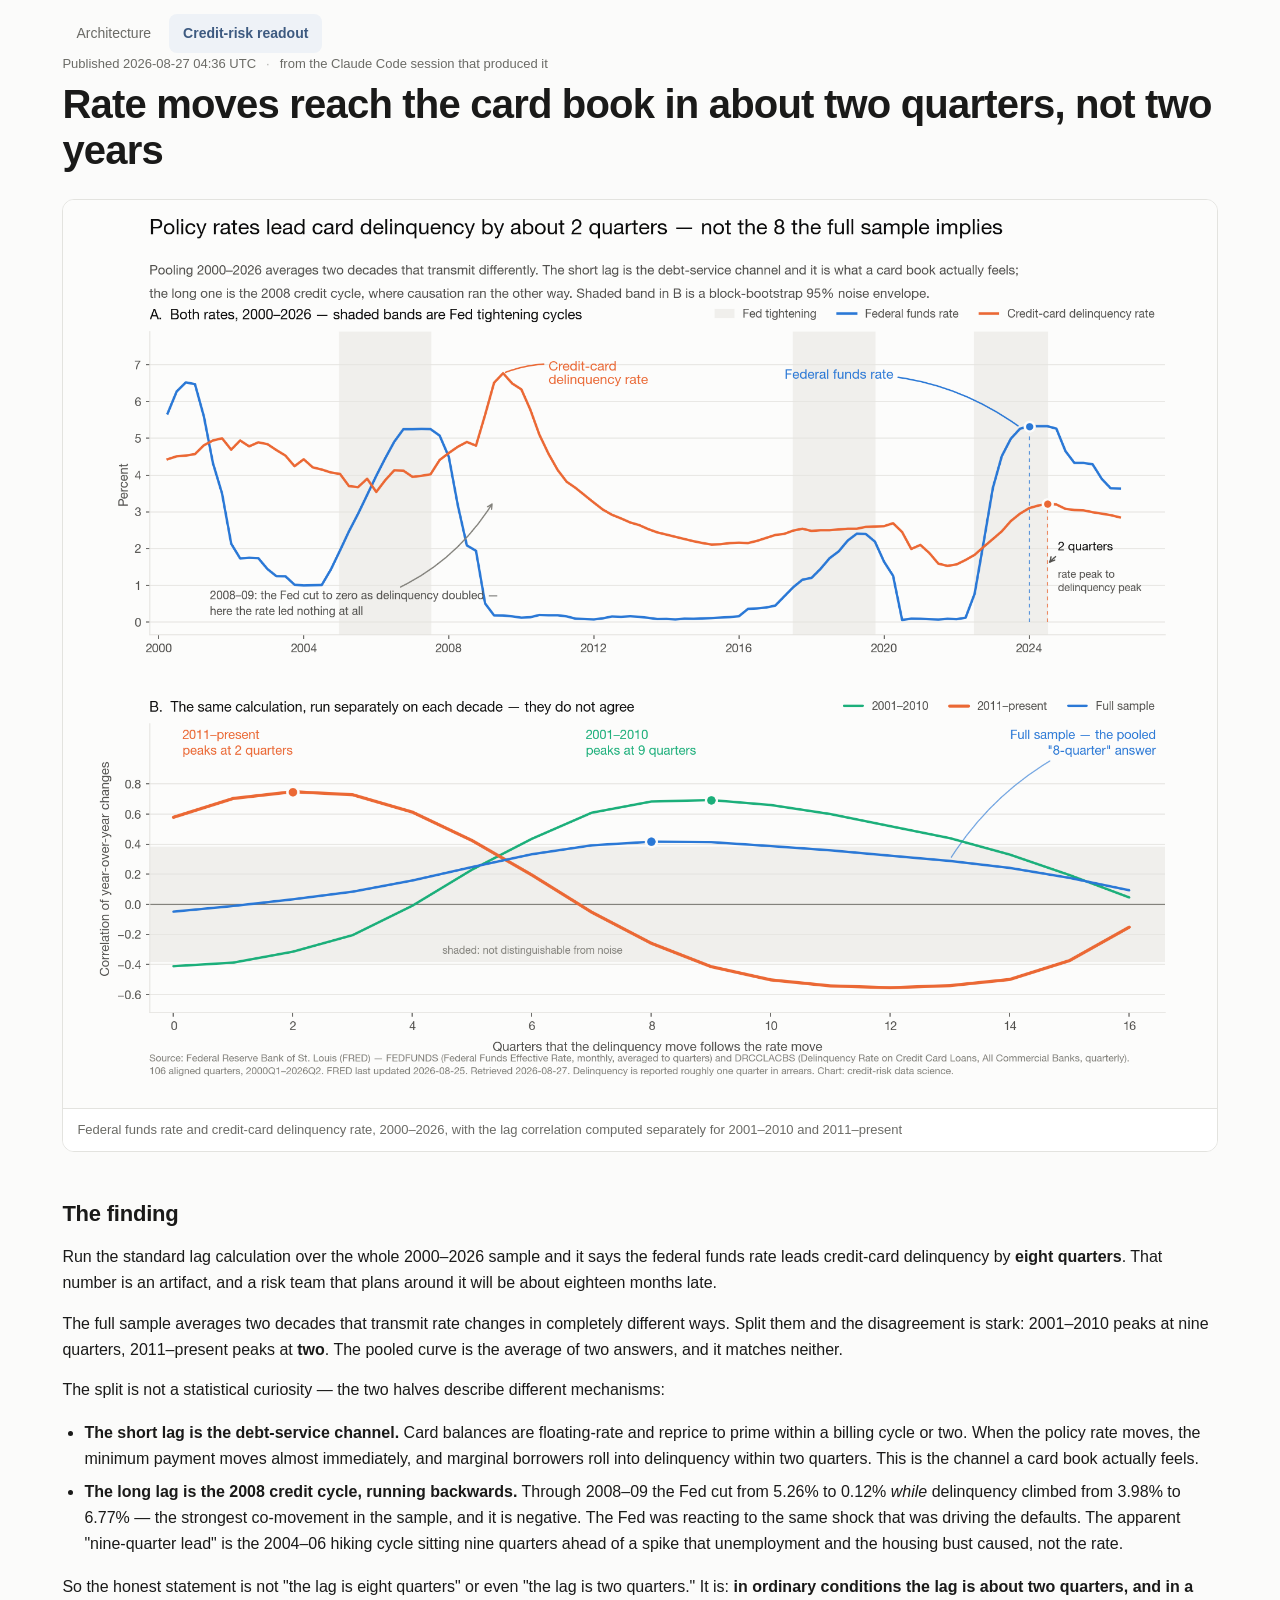
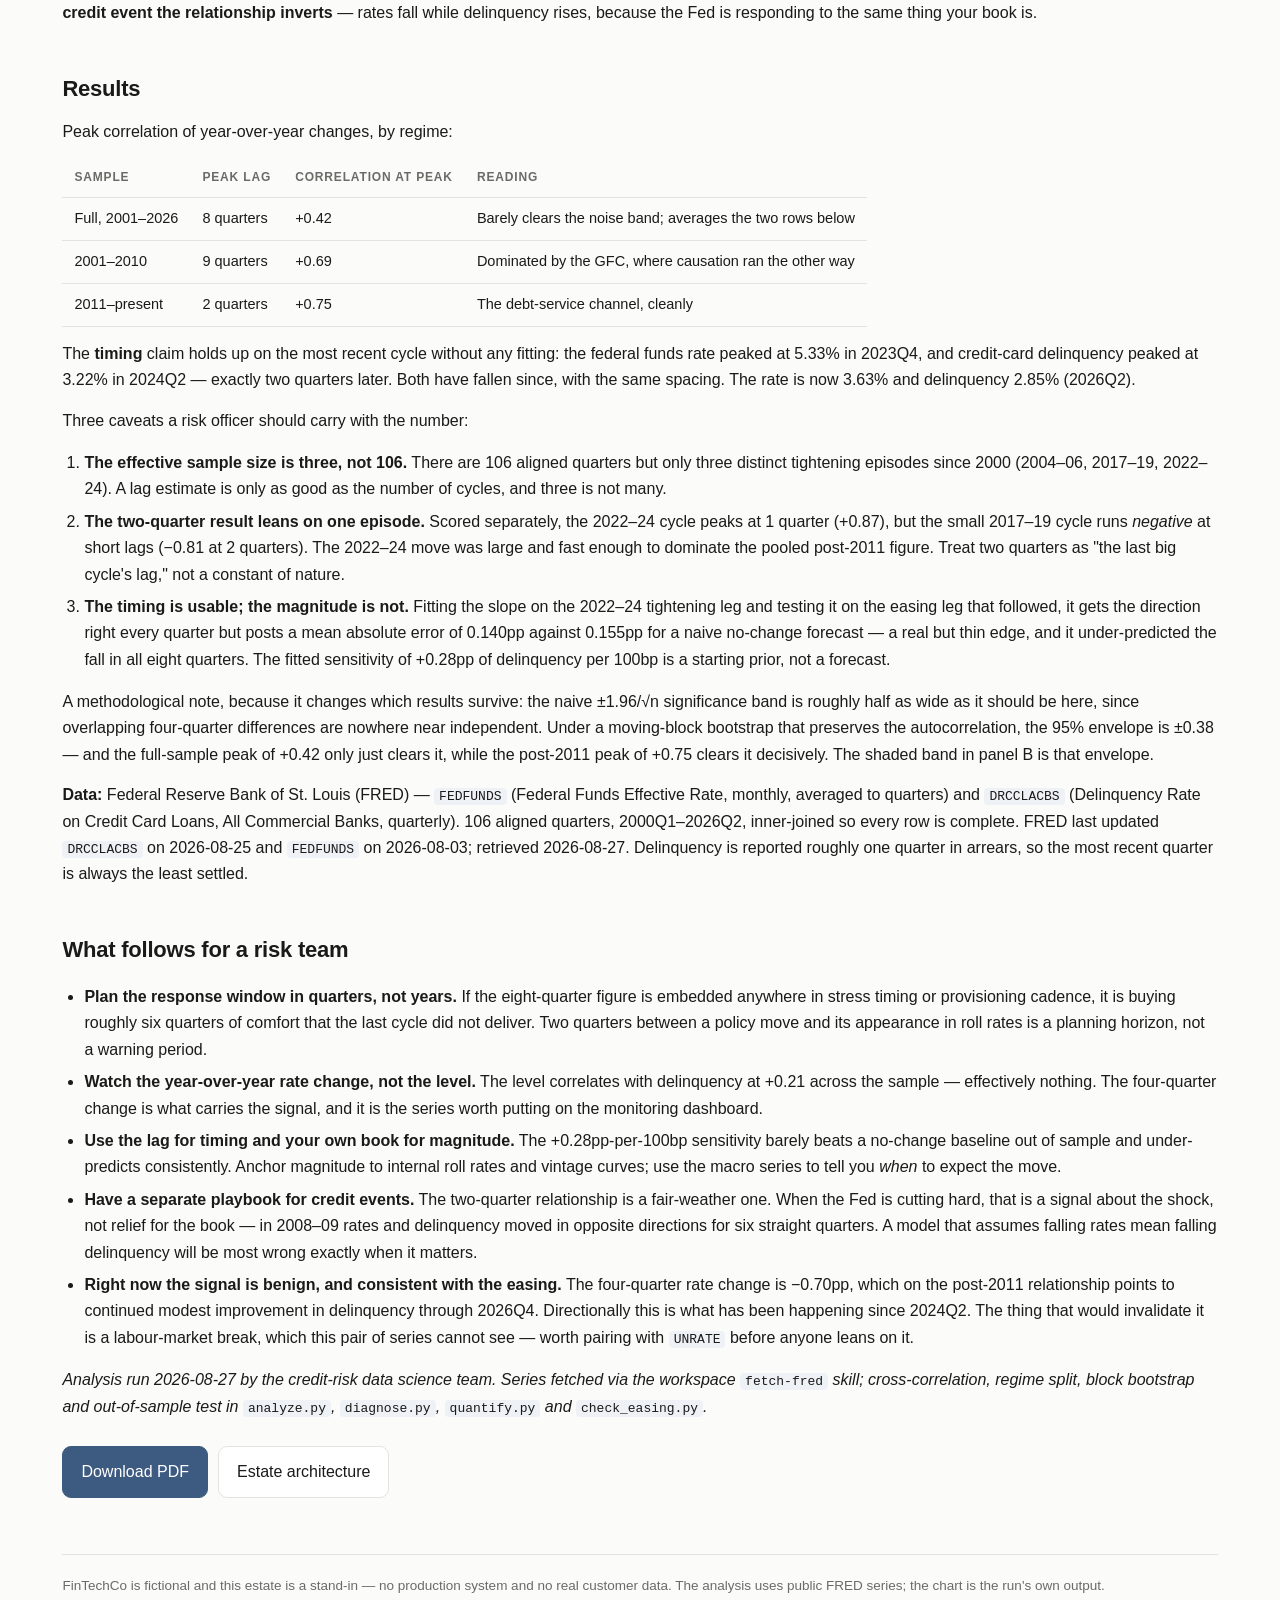
==== commit 78f259db: "Publish credit-risk readout — 2026-08-27" ====
--- a/readout/index.html
+++ b/readout/index.html
@@ -15,37 +15,30 @@
   <a href="./" aria-current="page">Credit-risk readout</a>
 </nav>
 <div class="meta">
-  <span>Published 2026-08-26 21:21 UTC</span><span class="dot">·</span>
+  <span>Published 2026-08-27 04:36 UTC</span><span class="dot">·</span>
   <span>from the Claude Code session that produced it</span>
 </div>
-<h1>Policy rates reach the card book two years late</h1>
-<figure><img src="fedfunds-delinquency-lag.png" alt="Fed funds rate changes plotted against credit-card delinquency changes nine quarters later, with the cross-correlation profile that fixes the lag at nine quarters"><figcaption>Fed funds rate changes plotted against credit-card delinquency changes nine quarters later, with the cross-correlation profile that fixes the lag at nine quarters</figcaption></figure>
+<h1>Rate moves reach the card book in about two quarters, not two years</h1>
+<figure><img src="fed-funds-delinquency-lag.png" alt="Federal funds rate and credit-card delinquency rate, 2000–2026, with the lag correlation computed separately for 2001–2010 and 2011–present"><figcaption>Federal funds rate and credit-card delinquency rate, 2000–2026, with the lag correlation computed separately for 2001–2010 and 2011–present</figcaption></figure>
 <h2>The finding</h2>
-<p>The federal funds rate and the credit-card delinquency rate move together, but not at the same time. In the same quarter they are uncorrelated — r = −0.08, statistically indistinguishable from nothing. Correlation climbs steadily with the lag and peaks <strong>nine quarters out</strong>, at r = 0.56. Each 1-point move in the policy rate arrives as roughly a <strong>0.25-point move in delinquency, about two and a quarter years later</strong>.</p>
-<p>The lag is the whole finding. A risk team reading rates and delinquency off the same quarter's dashboard sees no relationship, concludes there isn't one, and misses a signal that was already two years in the post.</p>
-<p>Three things make the nine quarters credible rather than a chance peak. The correlation profile is a smooth single-peaked curve, not a spiky one — every lag from 7 to 11 quarters clears r = 0.46, so the estimate is a broad band, not a knife edge. It does not depend on how the changes are measured: 1-, 2- and 4-quarter differences all peak at exactly 9 quarters, 6-quarter differences at</p>
-<ol><li>And a moving-block bootstrap (2,000 draws, 32-quarter blocks, long enough to</li></ol>
-<p>preserve the lag structure) puts the median peak at 9 quarters.</p>
-<p>The honest limit is that the same bootstrap's 90% interval runs from 1 to 12 quarters. The central estimate is well-determined across the full 25-year sample; any single cycle is not.</p>
+<p>Run the standard lag calculation over the whole 2000–2026 sample and it says the federal funds rate leads credit-card delinquency by <strong>eight quarters</strong>. That number is an artifact, and a risk team that plans around it will be about eighteen months late.</p>
+<p>The full sample averages two decades that transmit rate changes in completely different ways. Split them and the disagreement is stark: 2001–2010 peaks at nine quarters, 2011–present peaks at <strong>two</strong>. The pooled curve is the average of two answers, and it matches neither.</p>
+<p>The split is not a statistical curiosity — the two halves describe different mechanisms:</p>
+<ul><li><strong>The short lag is the debt-service channel.</strong> Card balances are floating-rate and reprice to prime within a billing cycle or two. When the policy rate moves, the minimum payment moves almost immediately, and marginal borrowers roll into delinquency within two quarters. This is the channel a card book actually feels.</li><li><strong>The long lag is the 2008 credit cycle, running backwards.</strong> Through 2008–09 the Fed cut from 5.26% to 0.12% <em>while</em> delinquency climbed from 3.98% to 6.77% — the strongest co-movement in the sample, and it is negative. The Fed was reacting to the same shock that was driving the defaults. The apparent "nine-quarter lead" is the 2004–06 hiking cycle sitting nine quarters ahead of a spike that unemployment and the housing bust caused, not the rate.</li></ul>
+<p>So the honest statement is not "the lag is eight quarters" or even "the lag is two quarters." It is: <strong>in ordinary conditions the lag is about two quarters, and in a credit event the relationship inverts</strong> — rates fall while delinquency rises, because the Fed is responding to the same thing your book is.</p>
 <h2>Results</h2>
-<p><strong>Data.</strong> FRED, Federal Reserve Bank of St. Louis. <code>FEDFUNDS</code> (Federal Funds Effective Rate, monthly, averaged into quarters) and <code>DRCCLACBS</code> (Delinquency Rate on Credit Card Loans, All Commercial Banks, quarterly). 106 aligned quarters, 2000Q1–2026Q2. FEDFUNDS observations through 2026-07; DRCCLACBS through 2026Q2; FRED last updated 2026-08-25. Retrieved 2026-08-26.</p>
-<p><strong>Method.</strong> Both series are near-unit-root in levels, so correlating levels measures shared trend rather than transmission. The analysis works in 4-quarter changes and cross-correlates ΔFEDFUNDS(t) against ΔDRCCLACBS(t+k) for k = 0…16.</p>
-<p><strong>One window is excluded.</strong> 2020Q1–2021Q4 is a structural break, not noise: the funds rate went to zero <em>and</em> delinquency fell hard, to an all-time low of 1.53% in 2021Q3, because of CARES forbearance and three rounds of stimulus. Those move together for reasons unrelated to the rate channel, and they invert its sign. Including them drags the peak to 8 quarters and the correlation down to 0.42. The window is shown on the chart, dashed, and excluded from the estimate.</p>
-<table><thead><tr><th>Measure</th><th>Value</th></tr></thead><tbody><tr><td>Peak lag, 2000–2026 ex. 2020–21</td><td><strong>9 quarters</strong> (r = 0.56)</td></tr><tr><td>Peak lag, full sample incl. 2020–21</td><td>8 quarters (r = 0.42)</td></tr><tr><td>Same-quarter correlation</td><td>−0.08</td></tr><tr><td>Lags clearing r = 0.46</td><td>7–11 quarters</td></tr><tr><td>Bootstrap median peak (90% interval)</td><td>9 quarters (1–12)</td></tr><tr><td>Slope at the peak</td><td>0.248 pp delinquency per 1 pp of rate</td></tr><tr><td>Variance explained (r²)</td><td>0.31</td></tr></tbody></table>
-<p><strong>Sub-periods.</strong> The lag is stable where there is enough policy variation to measure it, and unmeasurable where there isn't.</p>
-<table><thead><tr><th>Window</th><th>Peak lag</th><th>r</th><th>Range of 4-qtr rate moves</th></tr></thead><tbody><tr><td>2000–2007, pre-GFC</td><td>7 quarters</td><td>0.73</td><td>6.4 pp</td></tr><tr><td>2008–2014, GFC and recovery</td><td>8 quarters</td><td>0.94</td><td>4.1 pp</td></tr><tr><td>2015–2019, pre-COVID</td><td>0 quarters</td><td>0.28</td><td>1.6 pp</td></tr><tr><td>2022–2026, hiking cycle</td><td>1 quarter</td><td>0.95</td><td>5.4 pp</td></tr></tbody></table>
-<p>Two of these need reading with care, and neither overturns the headline. <strong>2015–2019</strong> contains only 1.6 points of rate variation across five years — there is barely a policy signal to lag, and the weak r = 0.28 says so. <strong>2022–2026</strong> genuinely looks contemporaneous, and it is the one result that argues against a nine-quarter lag. The reason is visible in the chart: credit-card delinquency spent 2022–2024 climbing back from that stimulus-suppressed 1.53% floor toward normal at the same moment the Fed was hiking. Two unrelated forces that happened to point the same way at the same time. Fitting a lag to that window measures the coincidence, not the mechanism — which is exactly why the COVID distortion has to be handled rather than averaged over.</p>
-<p>A cruder cross-check agrees with the direction: dating the peak of each rate cycle against the peak of the delinquency wave that followed gives gaps of 4, 9, 4 and 2 quarters. That method leans on four hand-picked points and is thrown by rate plateaus — the 2023–24 peak of 5.33% held for four quarters, so "the peak" is ambiguous by a year. The cross-correlation uses all 106 observations and is the estimate to carry.</p>
-<p><strong>What this is not.</strong> r² = 0.31. The policy rate explains roughly a third of the variation in delinquency changes; unemployment, underwriting standards, balance growth and card-specific credit policy hold the rest. This is one input to a loss forecast with a well-measured lead time, not a forecast.</p>
+<p>Peak correlation of year-over-year changes, by regime:</p>
+<table><thead><tr><th>Sample</th><th>Peak lag</th><th>Correlation at peak</th><th>Reading</th></tr></thead><tbody><tr><td>Full, 2001–2026</td><td>8 quarters</td><td>+0.42</td><td>Barely clears the noise band; averages the two rows below</td></tr><tr><td>2001–2010</td><td>9 quarters</td><td>+0.69</td><td>Dominated by the GFC, where causation ran the other way</td></tr><tr><td>2011–present</td><td>2 quarters</td><td>+0.75</td><td>The debt-service channel, cleanly</td></tr></tbody></table>
+<p>The <strong>timing</strong> claim holds up on the most recent cycle without any fitting: the federal funds rate peaked at 5.33% in 2023Q4, and credit-card delinquency peaked at 3.22% in 2024Q2 — exactly two quarters later. Both have fallen since, with the same spacing. The rate is now 3.63% and delinquency 2.85% (2026Q2).</p>
+<p>Three caveats a risk officer should carry with the number:</p>
+<ol><li><strong>The effective sample size is three, not 106.</strong> There are 106 aligned quarters but only three distinct tightening episodes since 2000 (2004–06, 2017–19, 2022–24). A lag estimate is only as good as the number of cycles, and three is not many.</li><li><strong>The two-quarter result leans on one episode.</strong> Scored separately, the 2022–24 cycle peaks at 1 quarter (+0.87), but the small 2017–19 cycle runs <em>negative</em> at short lags (−0.81 at 2 quarters). The 2022–24 move was large and fast enough to dominate the pooled post-2011 figure. Treat two quarters as "the last big cycle's lag," not a constant of nature.</li><li><strong>The timing is usable; the magnitude is not.</strong> Fitting the slope on the 2022–24 tightening leg and testing it on the easing leg that followed, it gets the direction right every quarter but posts a mean absolute error of 0.140pp against 0.155pp for a naive no-change forecast — a real but thin edge, and it under-predicted the fall in all eight quarters. The fitted sensitivity of +0.28pp of delinquency per 100bp is a starting prior, not a forecast.</li></ol>
+<p>A methodological note, because it changes which results survive: the naive ±1.96/√n significance band is roughly half as wide as it should be here, since overlapping four-quarter differences are nowhere near independent. Under a moving-block bootstrap that preserves the autocorrelation, the 95% envelope is ±0.38 — and the full-sample peak of +0.42 only just clears it, while the post-2011 peak of +0.75 clears it decisively. The shaded band in panel B is that envelope.</p>
+<p><strong>Data:</strong> Federal Reserve Bank of St. Louis (FRED) — <code>FEDFUNDS</code> (Federal Funds Effective Rate, monthly, averaged to quarters) and <code>DRCCLACBS</code> (Delinquency Rate on Credit Card Loans, All Commercial Banks, quarterly). 106 aligned quarters, 2000Q1–2026Q2, inner-joined so every row is complete. FRED last updated <code>DRCCLACBS</code> on 2026-08-25 and <code>FEDFUNDS</code> on 2026-08-03; retrieved 2026-08-27. Delinquency is reported roughly one quarter in arrears, so the most recent quarter is always the least settled.</p>
 <h2>What follows for a risk team</h2>
-<p><strong>Move the policy rate from the current-quarter panel to the two-year-ahead panel.</strong> Rates and delinquency on the same dashboard row invite the conclusion that they are unrelated. They are related; the relationship is offset by nine quarters. Any loss-forecast input that reads the rate contemporaneously is reading it at the one lag where the correlation is zero.</p>
-<p><strong>Do not credit the current improvement to the Fed.</strong> Delinquency peaked at 3.22% in 2024Q2 and has eased to 2.85% — but the easing began in 2024Q3, and cuts only started that same quarter. At a nine-quarter lag, nothing the Fed has done since 2024 has reached the book yet. The improvement to date is the tail of the COVID normalisation and whatever tightening was done in underwriting. Attributing it to rate relief will overstate how durable it is.</p>
-<p><strong>The rate-driven relief is still ahead, and it is worth about 0.4 points.</strong> The funds rate has fallen from 5.33% to 3.63% since 2024. Through the fitted slope, that cumulative 1.7-point easing implies roughly <strong>0.4 points of delinquency relief arriving between late 2026 and 2028</strong> — on top of, not instead of, everything else acting on the book. Plan capacity and provisioning against that arriving late, not now.</p>
-<p><strong>Use 7–11 quarters as a scenario range, not 9 as a number.</strong> The band is broad and the bootstrap interval broader. Nine quarters is the right central case; running provisioning scenarios at seven and eleven is the right way to use it.</p>
-<p><strong>Re-fit only on cycles with real policy variation.</strong> 2015–2019 had 1.6 points of rate movement and produced a meaningless estimate; 2022–2026 had 5.4 points but was contaminated by the stimulus rebound. Neither should be used to recalibrate. Wait for a clean cycle, or re-fit on the full sample with the COVID window held out, as here.</p>
-<p><strong>Wire the pull, not the numbers.</strong> DRCCLACBS lands roughly a quarter in arrears and FRED revises. This analysis is reproducible from the API with its provenance attached; a pasted spreadsheet is not. Whatever consumes the lag downstream should re-fetch rather than inherit a hard-coded 0.248.</p>
+<ul><li><strong>Plan the response window in quarters, not years.</strong> If the eight-quarter figure is embedded anywhere in stress timing or provisioning cadence, it is buying roughly six quarters of comfort that the last cycle did not deliver. Two quarters between a policy move and its appearance in roll rates is a planning horizon, not a warning period.</li><li><strong>Watch the year-over-year rate change, not the level.</strong> The level correlates with delinquency at +0.21 across the sample — effectively nothing. The four-quarter change is what carries the signal, and it is the series worth putting on the monitoring dashboard.</li><li><strong>Use the lag for timing and your own book for magnitude.</strong> The +0.28pp-per-100bp sensitivity barely beats a no-change baseline out of sample and under-predicts consistently. Anchor magnitude to internal roll rates and vintage curves; use the macro series to tell you <em>when</em> to expect the move.</li><li><strong>Have a separate playbook for credit events.</strong> The two-quarter relationship is a fair-weather one. When the Fed is cutting hard, that is a signal about the shock, not relief for the book — in 2008–09 rates and delinquency moved in opposite directions for six straight quarters. A model that assumes falling rates mean falling delinquency will be most wrong exactly when it matters.</li><li><strong>Right now the signal is benign, and consistent with the easing.</strong> The four-quarter rate change is −0.70pp, which on the post-2011 relationship points to continued modest improvement in delinquency through 2026Q4. Directionally this is what has been happening since 2024Q2. The thing that would invalidate it is a labour-market break, which this pair of series cannot see — worth pairing with <code>UNRATE</code> before anyone leans on it.</li></ul>
+<p><em>Analysis run 2026-08-27 by the credit-risk data science team. Series fetched via the workspace <code>fetch-fred</code> skill; cross-correlation, regime split, block bootstrap and out-of-sample test in <code>analyze.py</code>, <code>diagnose.py</code>, <code>quantify.py</code> and <code>check_easing.py</code>.</em></p>
 <div class="actions">
-  <a class="btn primary" href="fintechco-credit-risk-readout-2026-08-26.pdf">Download PDF</a>
+  <a class="btn primary" href="fintechco-credit-risk-readout-2026-08-27.pdf">Download PDF</a>
   <a class="btn" href="../">Estate architecture</a>
 </div>
 <footer>
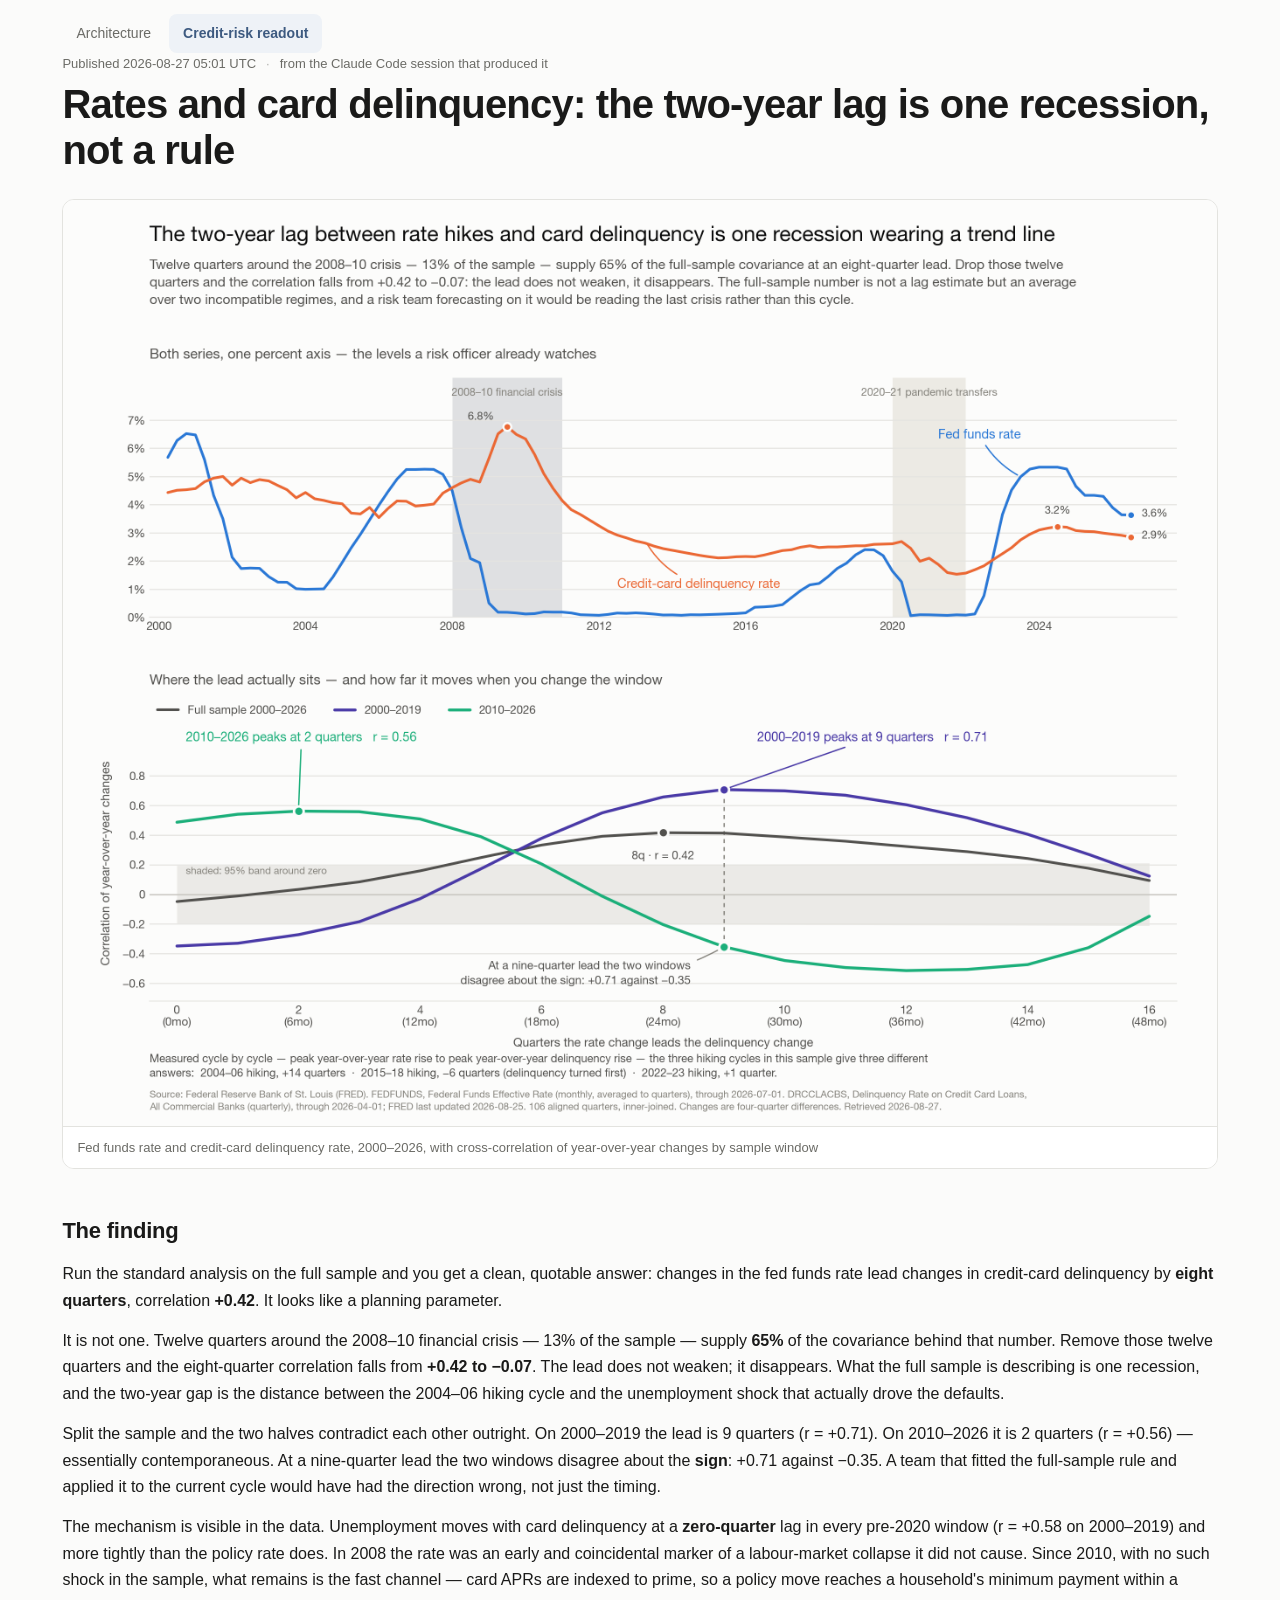
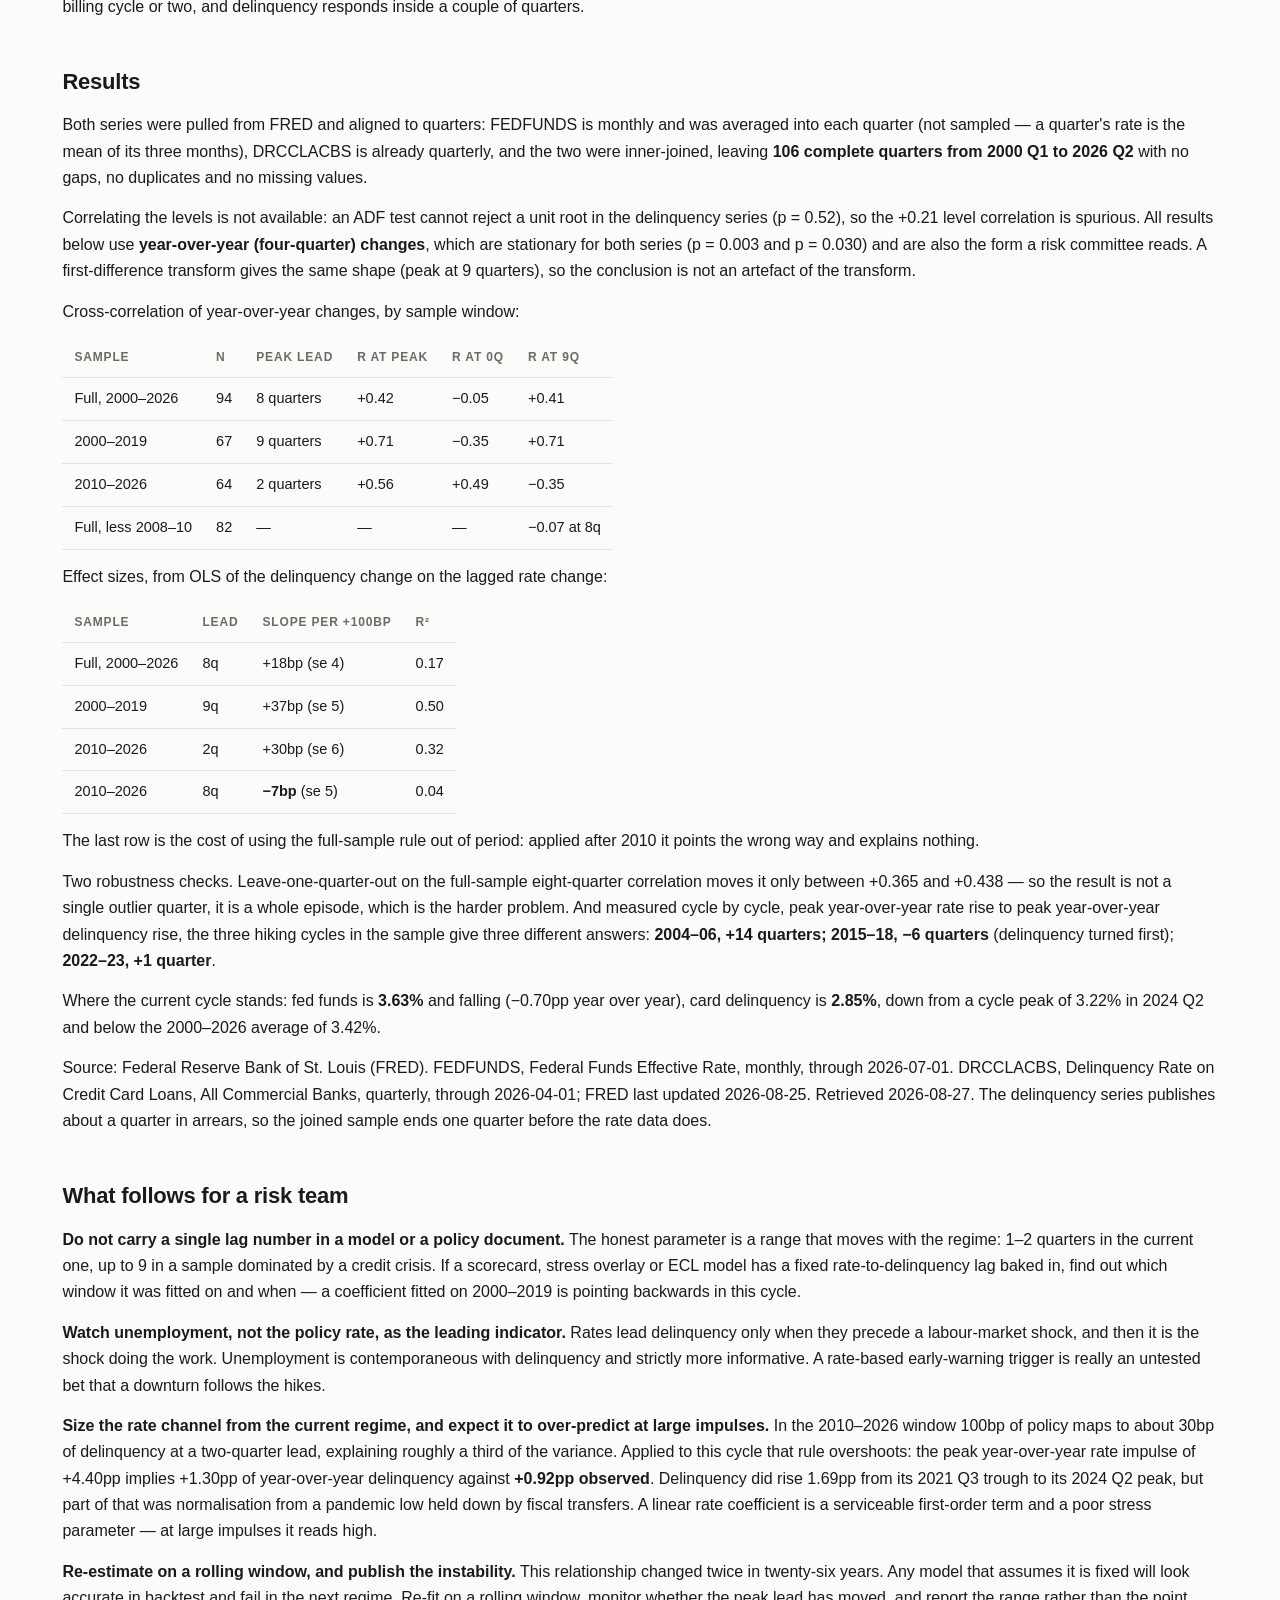
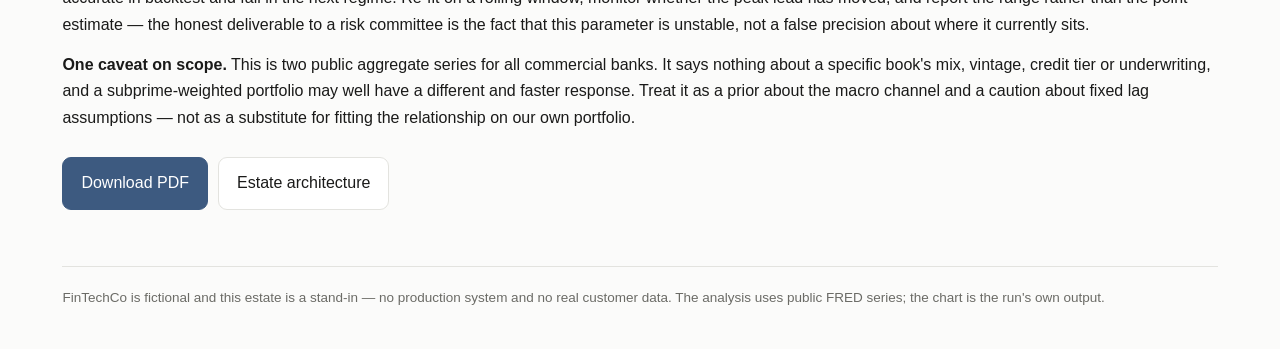
==== commit 287858df: "Publish credit-risk readout — 2026-08-27" ====
--- a/readout/index.html
+++ b/readout/index.html
@@ -15,28 +15,33 @@
   <a href="./" aria-current="page">Credit-risk readout</a>
 </nav>
 <div class="meta">
-  <span>Published 2026-08-27 04:36 UTC</span><span class="dot">·</span>
+  <span>Published 2026-08-27 05:01 UTC</span><span class="dot">·</span>
   <span>from the Claude Code session that produced it</span>
 </div>
-<h1>Rate moves reach the card book in about two quarters, not two years</h1>
-<figure><img src="fed-funds-delinquency-lag.png" alt="Federal funds rate and credit-card delinquency rate, 2000–2026, with the lag correlation computed separately for 2001–2010 and 2011–present"><figcaption>Federal funds rate and credit-card delinquency rate, 2000–2026, with the lag correlation computed separately for 2001–2010 and 2011–present</figcaption></figure>
+<h1>Rates and card delinquency: the two-year lag is one recession, not a rule</h1>
+<figure><img src="fedfunds-delinquency-lag.png" alt="Fed funds rate and credit-card delinquency rate, 2000–2026, with cross-correlation of year-over-year changes by sample window"><figcaption>Fed funds rate and credit-card delinquency rate, 2000–2026, with cross-correlation of year-over-year changes by sample window</figcaption></figure>
 <h2>The finding</h2>
-<p>Run the standard lag calculation over the whole 2000–2026 sample and it says the federal funds rate leads credit-card delinquency by <strong>eight quarters</strong>. That number is an artifact, and a risk team that plans around it will be about eighteen months late.</p>
-<p>The full sample averages two decades that transmit rate changes in completely different ways. Split them and the disagreement is stark: 2001–2010 peaks at nine quarters, 2011–present peaks at <strong>two</strong>. The pooled curve is the average of two answers, and it matches neither.</p>
-<p>The split is not a statistical curiosity — the two halves describe different mechanisms:</p>
-<ul><li><strong>The short lag is the debt-service channel.</strong> Card balances are floating-rate and reprice to prime within a billing cycle or two. When the policy rate moves, the minimum payment moves almost immediately, and marginal borrowers roll into delinquency within two quarters. This is the channel a card book actually feels.</li><li><strong>The long lag is the 2008 credit cycle, running backwards.</strong> Through 2008–09 the Fed cut from 5.26% to 0.12% <em>while</em> delinquency climbed from 3.98% to 6.77% — the strongest co-movement in the sample, and it is negative. The Fed was reacting to the same shock that was driving the defaults. The apparent "nine-quarter lead" is the 2004–06 hiking cycle sitting nine quarters ahead of a spike that unemployment and the housing bust caused, not the rate.</li></ul>
-<p>So the honest statement is not "the lag is eight quarters" or even "the lag is two quarters." It is: <strong>in ordinary conditions the lag is about two quarters, and in a credit event the relationship inverts</strong> — rates fall while delinquency rises, because the Fed is responding to the same thing your book is.</p>
+<p>Run the standard analysis on the full sample and you get a clean, quotable answer: changes in the fed funds rate lead changes in credit-card delinquency by <strong>eight quarters</strong>, correlation <strong>+0.42</strong>. It looks like a planning parameter.</p>
+<p>It is not one. Twelve quarters around the 2008–10 financial crisis — 13% of the sample — supply <strong>65%</strong> of the covariance behind that number. Remove those twelve quarters and the eight-quarter correlation falls from <strong>+0.42 to −0.07</strong>. The lead does not weaken; it disappears. What the full sample is describing is one recession, and the two-year gap is the distance between the 2004–06 hiking cycle and the unemployment shock that actually drove the defaults.</p>
+<p>Split the sample and the two halves contradict each other outright. On 2000–2019 the lead is 9 quarters (r = +0.71). On 2010–2026 it is 2 quarters (r = +0.56) — essentially contemporaneous. At a nine-quarter lead the two windows disagree about the <strong>sign</strong>: +0.71 against −0.35. A team that fitted the full-sample rule and applied it to the current cycle would have had the direction wrong, not just the timing.</p>
+<p>The mechanism is visible in the data. Unemployment moves with card delinquency at a <strong>zero-quarter</strong> lag in every pre-2020 window (r = +0.58 on 2000–2019) and more tightly than the policy rate does. In 2008 the rate was an early and coincidental marker of a labour-market collapse it did not cause. Since 2010, with no such shock in the sample, what remains is the fast channel — card APRs are indexed to prime, so a policy move reaches a household's minimum payment within a billing cycle or two, and delinquency responds inside a couple of quarters.</p>
 <h2>Results</h2>
-<p>Peak correlation of year-over-year changes, by regime:</p>
-<table><thead><tr><th>Sample</th><th>Peak lag</th><th>Correlation at peak</th><th>Reading</th></tr></thead><tbody><tr><td>Full, 2001–2026</td><td>8 quarters</td><td>+0.42</td><td>Barely clears the noise band; averages the two rows below</td></tr><tr><td>2001–2010</td><td>9 quarters</td><td>+0.69</td><td>Dominated by the GFC, where causation ran the other way</td></tr><tr><td>2011–present</td><td>2 quarters</td><td>+0.75</td><td>The debt-service channel, cleanly</td></tr></tbody></table>
-<p>The <strong>timing</strong> claim holds up on the most recent cycle without any fitting: the federal funds rate peaked at 5.33% in 2023Q4, and credit-card delinquency peaked at 3.22% in 2024Q2 — exactly two quarters later. Both have fallen since, with the same spacing. The rate is now 3.63% and delinquency 2.85% (2026Q2).</p>
-<p>Three caveats a risk officer should carry with the number:</p>
-<ol><li><strong>The effective sample size is three, not 106.</strong> There are 106 aligned quarters but only three distinct tightening episodes since 2000 (2004–06, 2017–19, 2022–24). A lag estimate is only as good as the number of cycles, and three is not many.</li><li><strong>The two-quarter result leans on one episode.</strong> Scored separately, the 2022–24 cycle peaks at 1 quarter (+0.87), but the small 2017–19 cycle runs <em>negative</em> at short lags (−0.81 at 2 quarters). The 2022–24 move was large and fast enough to dominate the pooled post-2011 figure. Treat two quarters as "the last big cycle's lag," not a constant of nature.</li><li><strong>The timing is usable; the magnitude is not.</strong> Fitting the slope on the 2022–24 tightening leg and testing it on the easing leg that followed, it gets the direction right every quarter but posts a mean absolute error of 0.140pp against 0.155pp for a naive no-change forecast — a real but thin edge, and it under-predicted the fall in all eight quarters. The fitted sensitivity of +0.28pp of delinquency per 100bp is a starting prior, not a forecast.</li></ol>
-<p>A methodological note, because it changes which results survive: the naive ±1.96/√n significance band is roughly half as wide as it should be here, since overlapping four-quarter differences are nowhere near independent. Under a moving-block bootstrap that preserves the autocorrelation, the 95% envelope is ±0.38 — and the full-sample peak of +0.42 only just clears it, while the post-2011 peak of +0.75 clears it decisively. The shaded band in panel B is that envelope.</p>
-<p><strong>Data:</strong> Federal Reserve Bank of St. Louis (FRED) — <code>FEDFUNDS</code> (Federal Funds Effective Rate, monthly, averaged to quarters) and <code>DRCCLACBS</code> (Delinquency Rate on Credit Card Loans, All Commercial Banks, quarterly). 106 aligned quarters, 2000Q1–2026Q2, inner-joined so every row is complete. FRED last updated <code>DRCCLACBS</code> on 2026-08-25 and <code>FEDFUNDS</code> on 2026-08-03; retrieved 2026-08-27. Delinquency is reported roughly one quarter in arrears, so the most recent quarter is always the least settled.</p>
+<p>Both series were pulled from FRED and aligned to quarters: FEDFUNDS is monthly and was averaged into each quarter (not sampled — a quarter's rate is the mean of its three months), DRCCLACBS is already quarterly, and the two were inner-joined, leaving <strong>106 complete quarters from 2000 Q1 to 2026 Q2</strong> with no gaps, no duplicates and no missing values.</p>
+<p>Correlating the levels is not available: an ADF test cannot reject a unit root in the delinquency series (p = 0.52), so the +0.21 level correlation is spurious. All results below use <strong>year-over-year (four-quarter) changes</strong>, which are stationary for both series (p = 0.003 and p = 0.030) and are also the form a risk committee reads. A first-difference transform gives the same shape (peak at 9 quarters), so the conclusion is not an artefact of the transform.</p>
+<p>Cross-correlation of year-over-year changes, by sample window:</p>
+<table><thead><tr><th>Sample</th><th>n</th><th>Peak lead</th><th>r at peak</th><th>r at 0q</th><th>r at 9q</th></tr></thead><tbody><tr><td>Full, 2000–2026</td><td>94</td><td>8 quarters</td><td>+0.42</td><td>−0.05</td><td>+0.41</td></tr><tr><td>2000–2019</td><td>67</td><td>9 quarters</td><td>+0.71</td><td>−0.35</td><td>+0.71</td></tr><tr><td>2010–2026</td><td>64</td><td>2 quarters</td><td>+0.56</td><td>+0.49</td><td>−0.35</td></tr><tr><td>Full, less 2008–10</td><td>82</td><td>—</td><td>—</td><td>—</td><td>−0.07 at 8q</td></tr></tbody></table>
+<p>Effect sizes, from OLS of the delinquency change on the lagged rate change:</p>
+<table><thead><tr><th>Sample</th><th>Lead</th><th>Slope per +100bp</th><th>R²</th></tr></thead><tbody><tr><td>Full, 2000–2026</td><td>8q</td><td>+18bp (se 4)</td><td>0.17</td></tr><tr><td>2000–2019</td><td>9q</td><td>+37bp (se 5)</td><td>0.50</td></tr><tr><td>2010–2026</td><td>2q</td><td>+30bp (se 6)</td><td>0.32</td></tr><tr><td>2010–2026</td><td>8q</td><td><strong>−7bp</strong> (se 5)</td><td>0.04</td></tr></tbody></table>
+<p>The last row is the cost of using the full-sample rule out of period: applied after 2010 it points the wrong way and explains nothing.</p>
+<p>Two robustness checks. Leave-one-quarter-out on the full-sample eight-quarter correlation moves it only between +0.365 and +0.438 — so the result is not a single outlier quarter, it is a whole episode, which is the harder problem. And measured cycle by cycle, peak year-over-year rate rise to peak year-over-year delinquency rise, the three hiking cycles in the sample give three different answers: <strong>2004–06, +14 quarters; 2015–18, −6 quarters</strong> (delinquency turned first); <strong>2022–23, +1 quarter</strong>.</p>
+<p>Where the current cycle stands: fed funds is <strong>3.63%</strong> and falling (−0.70pp year over year), card delinquency is <strong>2.85%</strong>, down from a cycle peak of 3.22% in 2024 Q2 and below the 2000–2026 average of 3.42%.</p>
+<p>Source: Federal Reserve Bank of St. Louis (FRED). FEDFUNDS, Federal Funds Effective Rate, monthly, through 2026-07-01. DRCCLACBS, Delinquency Rate on Credit Card Loans, All Commercial Banks, quarterly, through 2026-04-01; FRED last updated 2026-08-25. Retrieved 2026-08-27. The delinquency series publishes about a quarter in arrears, so the joined sample ends one quarter before the rate data does.</p>
 <h2>What follows for a risk team</h2>
-<ul><li><strong>Plan the response window in quarters, not years.</strong> If the eight-quarter figure is embedded anywhere in stress timing or provisioning cadence, it is buying roughly six quarters of comfort that the last cycle did not deliver. Two quarters between a policy move and its appearance in roll rates is a planning horizon, not a warning period.</li><li><strong>Watch the year-over-year rate change, not the level.</strong> The level correlates with delinquency at +0.21 across the sample — effectively nothing. The four-quarter change is what carries the signal, and it is the series worth putting on the monitoring dashboard.</li><li><strong>Use the lag for timing and your own book for magnitude.</strong> The +0.28pp-per-100bp sensitivity barely beats a no-change baseline out of sample and under-predicts consistently. Anchor magnitude to internal roll rates and vintage curves; use the macro series to tell you <em>when</em> to expect the move.</li><li><strong>Have a separate playbook for credit events.</strong> The two-quarter relationship is a fair-weather one. When the Fed is cutting hard, that is a signal about the shock, not relief for the book — in 2008–09 rates and delinquency moved in opposite directions for six straight quarters. A model that assumes falling rates mean falling delinquency will be most wrong exactly when it matters.</li><li><strong>Right now the signal is benign, and consistent with the easing.</strong> The four-quarter rate change is −0.70pp, which on the post-2011 relationship points to continued modest improvement in delinquency through 2026Q4. Directionally this is what has been happening since 2024Q2. The thing that would invalidate it is a labour-market break, which this pair of series cannot see — worth pairing with <code>UNRATE</code> before anyone leans on it.</li></ul>
-<p><em>Analysis run 2026-08-27 by the credit-risk data science team. Series fetched via the workspace <code>fetch-fred</code> skill; cross-correlation, regime split, block bootstrap and out-of-sample test in <code>analyze.py</code>, <code>diagnose.py</code>, <code>quantify.py</code> and <code>check_easing.py</code>.</em></p>
+<p><strong>Do not carry a single lag number in a model or a policy document.</strong> The honest parameter is a range that moves with the regime: 1–2 quarters in the current one, up to 9 in a sample dominated by a credit crisis. If a scorecard, stress overlay or ECL model has a fixed rate-to-delinquency lag baked in, find out which window it was fitted on and when — a coefficient fitted on 2000–2019 is pointing backwards in this cycle.</p>
+<p><strong>Watch unemployment, not the policy rate, as the leading indicator.</strong> Rates lead delinquency only when they precede a labour-market shock, and then it is the shock doing the work. Unemployment is contemporaneous with delinquency and strictly more informative. A rate-based early-warning trigger is really an untested bet that a downturn follows the hikes.</p>
+<p><strong>Size the rate channel from the current regime, and expect it to over-predict at large impulses.</strong> In the 2010–2026 window 100bp of policy maps to about 30bp of delinquency at a two-quarter lead, explaining roughly a third of the variance. Applied to this cycle that rule overshoots: the peak year-over-year rate impulse of +4.40pp implies +1.30pp of year-over-year delinquency against <strong>+0.92pp observed</strong>. Delinquency did rise 1.69pp from its 2021 Q3 trough to its 2024 Q2 peak, but part of that was normalisation from a pandemic low held down by fiscal transfers. A linear rate coefficient is a serviceable first-order term and a poor stress parameter — at large impulses it reads high.</p>
+<p><strong>Re-estimate on a rolling window, and publish the instability.</strong> This relationship changed twice in twenty-six years. Any model that assumes it is fixed will look accurate in backtest and fail in the next regime. Re-fit on a rolling window, monitor whether the peak lead has moved, and report the range rather than the point estimate — the honest deliverable to a risk committee is the fact that this parameter is unstable, not a false precision about where it currently sits.</p>
+<p><strong>One caveat on scope.</strong> This is two public aggregate series for all commercial banks. It says nothing about a specific book's mix, vintage, credit tier or underwriting, and a subprime-weighted portfolio may well have a different and faster response. Treat it as a prior about the macro channel and a caution about fixed lag assumptions — not as a substitute for fitting the relationship on our own portfolio.</p>
 <div class="actions">
   <a class="btn primary" href="fintechco-credit-risk-readout-2026-08-27.pdf">Download PDF</a>
   <a class="btn" href="../">Estate architecture</a>
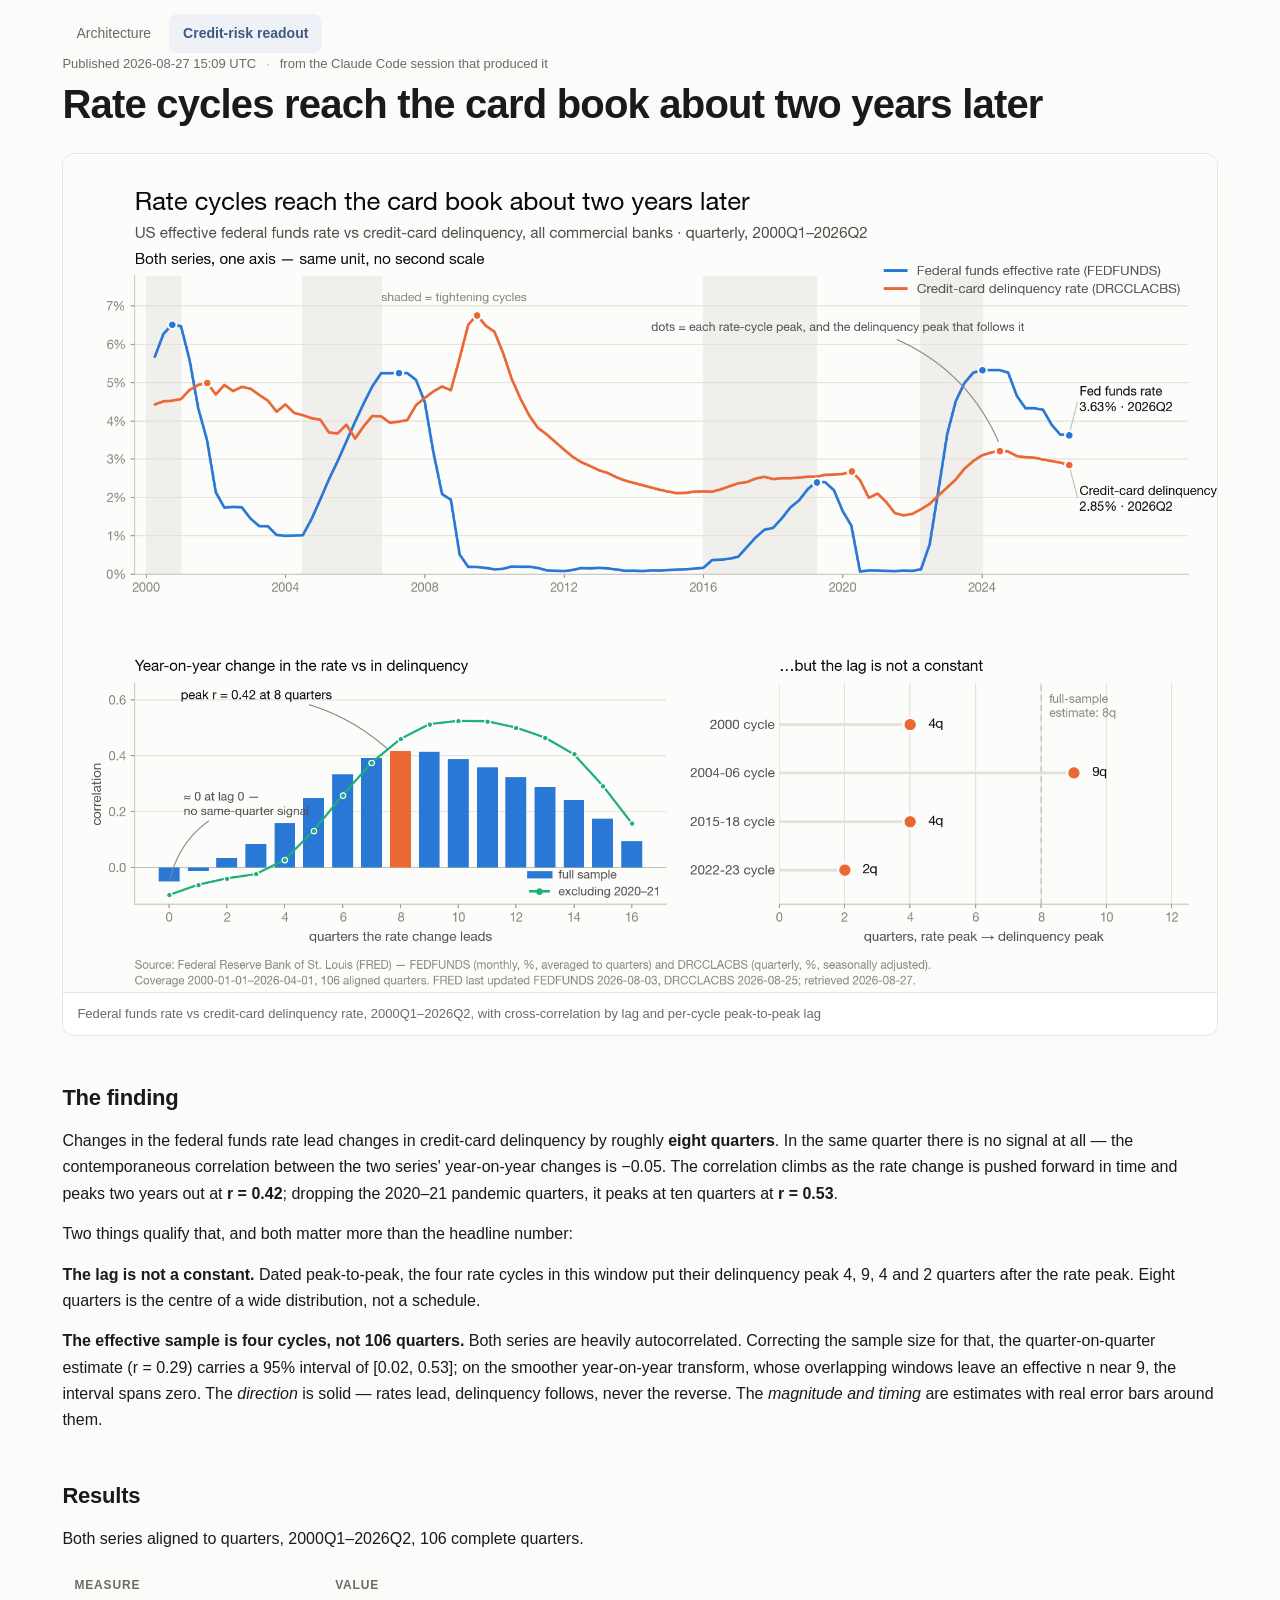
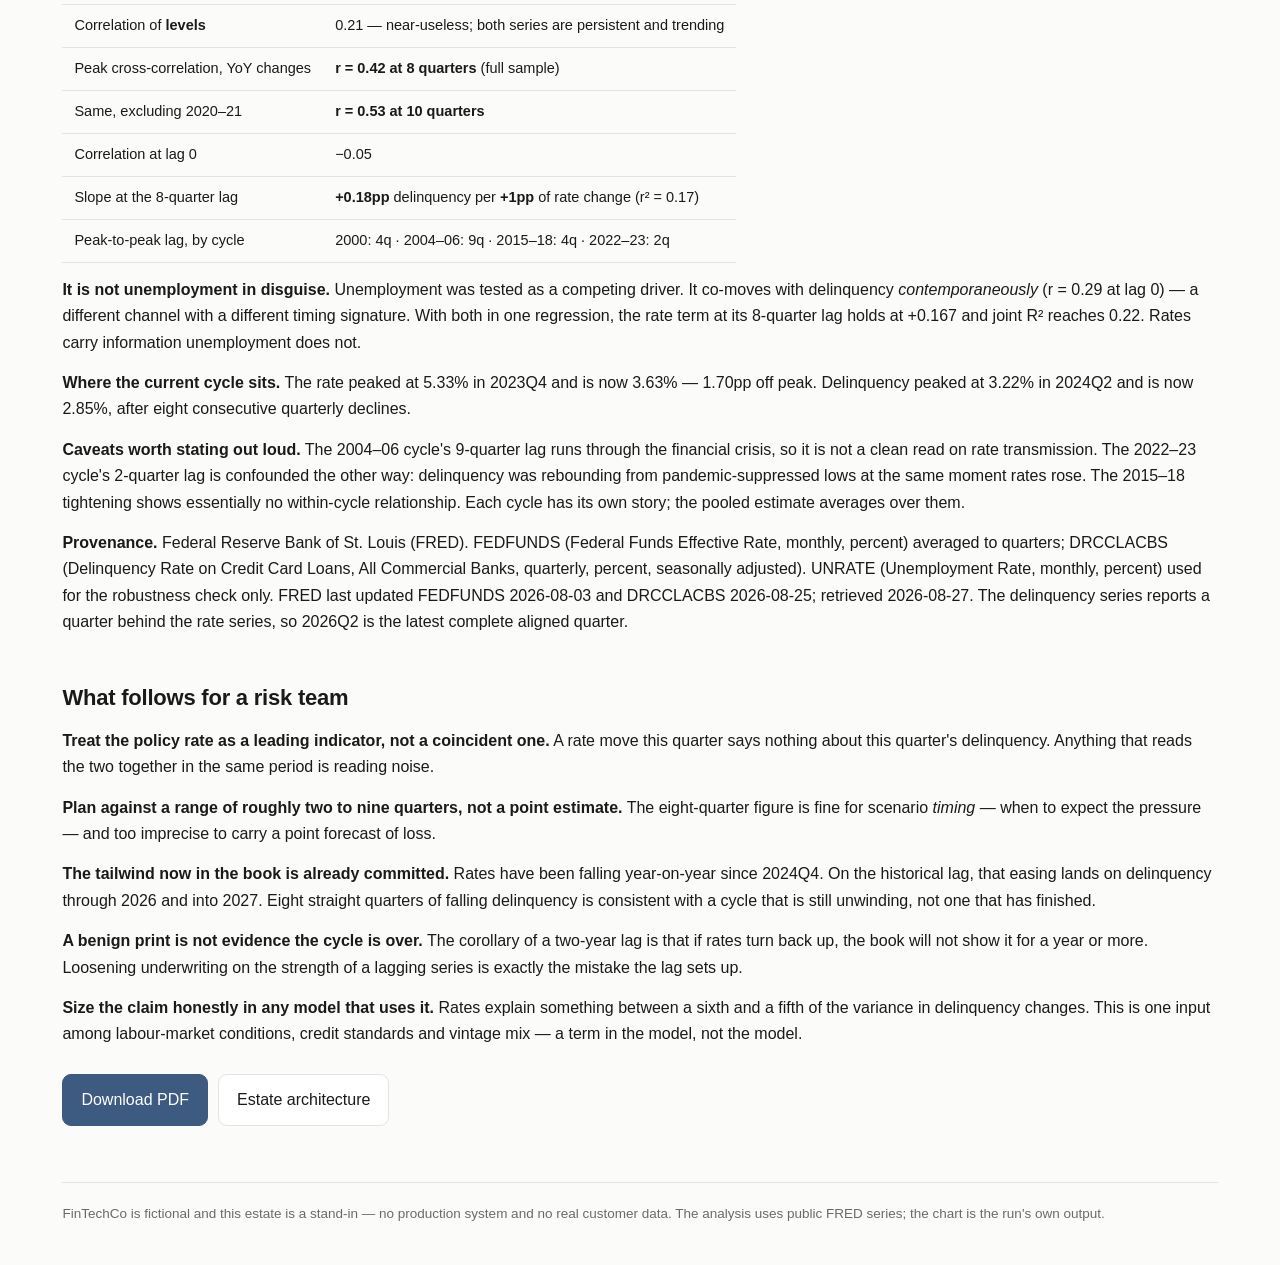
==== commit a03680bf: "Publish credit-risk readout — 2026-08-27" ====
--- a/readout/index.html
+++ b/readout/index.html
@@ -15,33 +15,29 @@
   <a href="./" aria-current="page">Credit-risk readout</a>
 </nav>
 <div class="meta">
-  <span>Published 2026-08-27 05:01 UTC</span><span class="dot">·</span>
+  <span>Published 2026-08-27 15:09 UTC</span><span class="dot">·</span>
   <span>from the Claude Code session that produced it</span>
 </div>
-<h1>Rates and card delinquency: the two-year lag is one recession, not a rule</h1>
-<figure><img src="fedfunds-delinquency-lag.png" alt="Fed funds rate and credit-card delinquency rate, 2000–2026, with cross-correlation of year-over-year changes by sample window"><figcaption>Fed funds rate and credit-card delinquency rate, 2000–2026, with cross-correlation of year-over-year changes by sample window</figcaption></figure>
+<h1>Rate cycles reach the card book about two years later</h1>
+<figure><img src="fedfunds_delinquency_lag.png" alt="Federal funds rate vs credit-card delinquency rate, 2000Q1–2026Q2, with cross-correlation by lag and per-cycle peak-to-peak lag"><figcaption>Federal funds rate vs credit-card delinquency rate, 2000Q1–2026Q2, with cross-correlation by lag and per-cycle peak-to-peak lag</figcaption></figure>
 <h2>The finding</h2>
-<p>Run the standard analysis on the full sample and you get a clean, quotable answer: changes in the fed funds rate lead changes in credit-card delinquency by <strong>eight quarters</strong>, correlation <strong>+0.42</strong>. It looks like a planning parameter.</p>
-<p>It is not one. Twelve quarters around the 2008–10 financial crisis — 13% of the sample — supply <strong>65%</strong> of the covariance behind that number. Remove those twelve quarters and the eight-quarter correlation falls from <strong>+0.42 to −0.07</strong>. The lead does not weaken; it disappears. What the full sample is describing is one recession, and the two-year gap is the distance between the 2004–06 hiking cycle and the unemployment shock that actually drove the defaults.</p>
-<p>Split the sample and the two halves contradict each other outright. On 2000–2019 the lead is 9 quarters (r = +0.71). On 2010–2026 it is 2 quarters (r = +0.56) — essentially contemporaneous. At a nine-quarter lead the two windows disagree about the <strong>sign</strong>: +0.71 against −0.35. A team that fitted the full-sample rule and applied it to the current cycle would have had the direction wrong, not just the timing.</p>
-<p>The mechanism is visible in the data. Unemployment moves with card delinquency at a <strong>zero-quarter</strong> lag in every pre-2020 window (r = +0.58 on 2000–2019) and more tightly than the policy rate does. In 2008 the rate was an early and coincidental marker of a labour-market collapse it did not cause. Since 2010, with no such shock in the sample, what remains is the fast channel — card APRs are indexed to prime, so a policy move reaches a household's minimum payment within a billing cycle or two, and delinquency responds inside a couple of quarters.</p>
+<p>Changes in the federal funds rate lead changes in credit-card delinquency by roughly <strong>eight quarters</strong>. In the same quarter there is no signal at all — the contemporaneous correlation between the two series' year-on-year changes is −0.05. The correlation climbs as the rate change is pushed forward in time and peaks two years out at <strong>r = 0.42</strong>; dropping the 2020–21 pandemic quarters, it peaks at ten quarters at <strong>r = 0.53</strong>.</p>
+<p>Two things qualify that, and both matter more than the headline number:</p>
+<p><strong>The lag is not a constant.</strong> Dated peak-to-peak, the four rate cycles in this window put their delinquency peak 4, 9, 4 and 2 quarters after the rate peak. Eight quarters is the centre of a wide distribution, not a schedule.</p>
+<p><strong>The effective sample is four cycles, not 106 quarters.</strong> Both series are heavily autocorrelated. Correcting the sample size for that, the quarter-on-quarter estimate (r = 0.29) carries a 95% interval of [0.02, 0.53]; on the smoother year-on-year transform, whose overlapping windows leave an effective n near 9, the interval spans zero. The <em>direction</em> is solid — rates lead, delinquency follows, never the reverse. The <em>magnitude and timing</em> are estimates with real error bars around them.</p>
 <h2>Results</h2>
-<p>Both series were pulled from FRED and aligned to quarters: FEDFUNDS is monthly and was averaged into each quarter (not sampled — a quarter's rate is the mean of its three months), DRCCLACBS is already quarterly, and the two were inner-joined, leaving <strong>106 complete quarters from 2000 Q1 to 2026 Q2</strong> with no gaps, no duplicates and no missing values.</p>
-<p>Correlating the levels is not available: an ADF test cannot reject a unit root in the delinquency series (p = 0.52), so the +0.21 level correlation is spurious. All results below use <strong>year-over-year (four-quarter) changes</strong>, which are stationary for both series (p = 0.003 and p = 0.030) and are also the form a risk committee reads. A first-difference transform gives the same shape (peak at 9 quarters), so the conclusion is not an artefact of the transform.</p>
-<p>Cross-correlation of year-over-year changes, by sample window:</p>
-<table><thead><tr><th>Sample</th><th>n</th><th>Peak lead</th><th>r at peak</th><th>r at 0q</th><th>r at 9q</th></tr></thead><tbody><tr><td>Full, 2000–2026</td><td>94</td><td>8 quarters</td><td>+0.42</td><td>−0.05</td><td>+0.41</td></tr><tr><td>2000–2019</td><td>67</td><td>9 quarters</td><td>+0.71</td><td>−0.35</td><td>+0.71</td></tr><tr><td>2010–2026</td><td>64</td><td>2 quarters</td><td>+0.56</td><td>+0.49</td><td>−0.35</td></tr><tr><td>Full, less 2008–10</td><td>82</td><td>—</td><td>—</td><td>—</td><td>−0.07 at 8q</td></tr></tbody></table>
-<p>Effect sizes, from OLS of the delinquency change on the lagged rate change:</p>
-<table><thead><tr><th>Sample</th><th>Lead</th><th>Slope per +100bp</th><th>R²</th></tr></thead><tbody><tr><td>Full, 2000–2026</td><td>8q</td><td>+18bp (se 4)</td><td>0.17</td></tr><tr><td>2000–2019</td><td>9q</td><td>+37bp (se 5)</td><td>0.50</td></tr><tr><td>2010–2026</td><td>2q</td><td>+30bp (se 6)</td><td>0.32</td></tr><tr><td>2010–2026</td><td>8q</td><td><strong>−7bp</strong> (se 5)</td><td>0.04</td></tr></tbody></table>
-<p>The last row is the cost of using the full-sample rule out of period: applied after 2010 it points the wrong way and explains nothing.</p>
-<p>Two robustness checks. Leave-one-quarter-out on the full-sample eight-quarter correlation moves it only between +0.365 and +0.438 — so the result is not a single outlier quarter, it is a whole episode, which is the harder problem. And measured cycle by cycle, peak year-over-year rate rise to peak year-over-year delinquency rise, the three hiking cycles in the sample give three different answers: <strong>2004–06, +14 quarters; 2015–18, −6 quarters</strong> (delinquency turned first); <strong>2022–23, +1 quarter</strong>.</p>
-<p>Where the current cycle stands: fed funds is <strong>3.63%</strong> and falling (−0.70pp year over year), card delinquency is <strong>2.85%</strong>, down from a cycle peak of 3.22% in 2024 Q2 and below the 2000–2026 average of 3.42%.</p>
-<p>Source: Federal Reserve Bank of St. Louis (FRED). FEDFUNDS, Federal Funds Effective Rate, monthly, through 2026-07-01. DRCCLACBS, Delinquency Rate on Credit Card Loans, All Commercial Banks, quarterly, through 2026-04-01; FRED last updated 2026-08-25. Retrieved 2026-08-27. The delinquency series publishes about a quarter in arrears, so the joined sample ends one quarter before the rate data does.</p>
+<p>Both series aligned to quarters, 2000Q1–2026Q2, 106 complete quarters.</p>
+<table><thead><tr><th>Measure</th><th>Value</th></tr></thead><tbody><tr><td>Correlation of <strong>levels</strong></td><td>0.21 — near-useless; both series are persistent and trending</td></tr><tr><td>Peak cross-correlation, YoY changes</td><td><strong>r = 0.42 at 8 quarters</strong> (full sample)</td></tr><tr><td>Same, excluding 2020–21</td><td><strong>r = 0.53 at 10 quarters</strong></td></tr><tr><td>Correlation at lag 0</td><td>−0.05</td></tr><tr><td>Slope at the 8-quarter lag</td><td><strong>+0.18pp</strong> delinquency per <strong>+1pp</strong> of rate change (r² = 0.17)</td></tr><tr><td>Peak-to-peak lag, by cycle</td><td>2000: 4q · 2004–06: 9q · 2015–18: 4q · 2022–23: 2q</td></tr></tbody></table>
+<p><strong>It is not unemployment in disguise.</strong> Unemployment was tested as a competing driver. It co-moves with delinquency <em>contemporaneously</em> (r = 0.29 at lag 0) — a different channel with a different timing signature. With both in one regression, the rate term at its 8-quarter lag holds at +0.167 and joint R² reaches 0.22. Rates carry information unemployment does not.</p>
+<p><strong>Where the current cycle sits.</strong> The rate peaked at 5.33% in 2023Q4 and is now 3.63% — 1.70pp off peak. Delinquency peaked at 3.22% in 2024Q2 and is now 2.85%, after eight consecutive quarterly declines.</p>
+<p><strong>Caveats worth stating out loud.</strong> The 2004–06 cycle's 9-quarter lag runs through the financial crisis, so it is not a clean read on rate transmission. The 2022–23 cycle's 2-quarter lag is confounded the other way: delinquency was rebounding from pandemic-suppressed lows at the same moment rates rose. The 2015–18 tightening shows essentially no within-cycle relationship. Each cycle has its own story; the pooled estimate averages over them.</p>
+<p><strong>Provenance.</strong> Federal Reserve Bank of St. Louis (FRED). FEDFUNDS (Federal Funds Effective Rate, monthly, percent) averaged to quarters; DRCCLACBS (Delinquency Rate on Credit Card Loans, All Commercial Banks, quarterly, percent, seasonally adjusted). UNRATE (Unemployment Rate, monthly, percent) used for the robustness check only. FRED last updated FEDFUNDS 2026-08-03 and DRCCLACBS 2026-08-25; retrieved 2026-08-27. The delinquency series reports a quarter behind the rate series, so 2026Q2 is the latest complete aligned quarter.</p>
 <h2>What follows for a risk team</h2>
-<p><strong>Do not carry a single lag number in a model or a policy document.</strong> The honest parameter is a range that moves with the regime: 1–2 quarters in the current one, up to 9 in a sample dominated by a credit crisis. If a scorecard, stress overlay or ECL model has a fixed rate-to-delinquency lag baked in, find out which window it was fitted on and when — a coefficient fitted on 2000–2019 is pointing backwards in this cycle.</p>
-<p><strong>Watch unemployment, not the policy rate, as the leading indicator.</strong> Rates lead delinquency only when they precede a labour-market shock, and then it is the shock doing the work. Unemployment is contemporaneous with delinquency and strictly more informative. A rate-based early-warning trigger is really an untested bet that a downturn follows the hikes.</p>
-<p><strong>Size the rate channel from the current regime, and expect it to over-predict at large impulses.</strong> In the 2010–2026 window 100bp of policy maps to about 30bp of delinquency at a two-quarter lead, explaining roughly a third of the variance. Applied to this cycle that rule overshoots: the peak year-over-year rate impulse of +4.40pp implies +1.30pp of year-over-year delinquency against <strong>+0.92pp observed</strong>. Delinquency did rise 1.69pp from its 2021 Q3 trough to its 2024 Q2 peak, but part of that was normalisation from a pandemic low held down by fiscal transfers. A linear rate coefficient is a serviceable first-order term and a poor stress parameter — at large impulses it reads high.</p>
-<p><strong>Re-estimate on a rolling window, and publish the instability.</strong> This relationship changed twice in twenty-six years. Any model that assumes it is fixed will look accurate in backtest and fail in the next regime. Re-fit on a rolling window, monitor whether the peak lead has moved, and report the range rather than the point estimate — the honest deliverable to a risk committee is the fact that this parameter is unstable, not a false precision about where it currently sits.</p>
-<p><strong>One caveat on scope.</strong> This is two public aggregate series for all commercial banks. It says nothing about a specific book's mix, vintage, credit tier or underwriting, and a subprime-weighted portfolio may well have a different and faster response. Treat it as a prior about the macro channel and a caution about fixed lag assumptions — not as a substitute for fitting the relationship on our own portfolio.</p>
+<p><strong>Treat the policy rate as a leading indicator, not a coincident one.</strong> A rate move this quarter says nothing about this quarter's delinquency. Anything that reads the two together in the same period is reading noise.</p>
+<p><strong>Plan against a range of roughly two to nine quarters, not a point estimate.</strong> The eight-quarter figure is fine for scenario <em>timing</em> — when to expect the pressure — and too imprecise to carry a point forecast of loss.</p>
+<p><strong>The tailwind now in the book is already committed.</strong> Rates have been falling year-on-year since 2024Q4. On the historical lag, that easing lands on delinquency through 2026 and into 2027. Eight straight quarters of falling delinquency is consistent with a cycle that is still unwinding, not one that has finished.</p>
+<p><strong>A benign print is not evidence the cycle is over.</strong> The corollary of a two-year lag is that if rates turn back up, the book will not show it for a year or more. Loosening underwriting on the strength of a lagging series is exactly the mistake the lag sets up.</p>
+<p><strong>Size the claim honestly in any model that uses it.</strong> Rates explain something between a sixth and a fifth of the variance in delinquency changes. This is one input among labour-market conditions, credit standards and vintage mix — a term in the model, not the model.</p>
 <div class="actions">
   <a class="btn primary" href="fintechco-credit-risk-readout-2026-08-27.pdf">Download PDF</a>
   <a class="btn" href="../">Estate architecture</a>
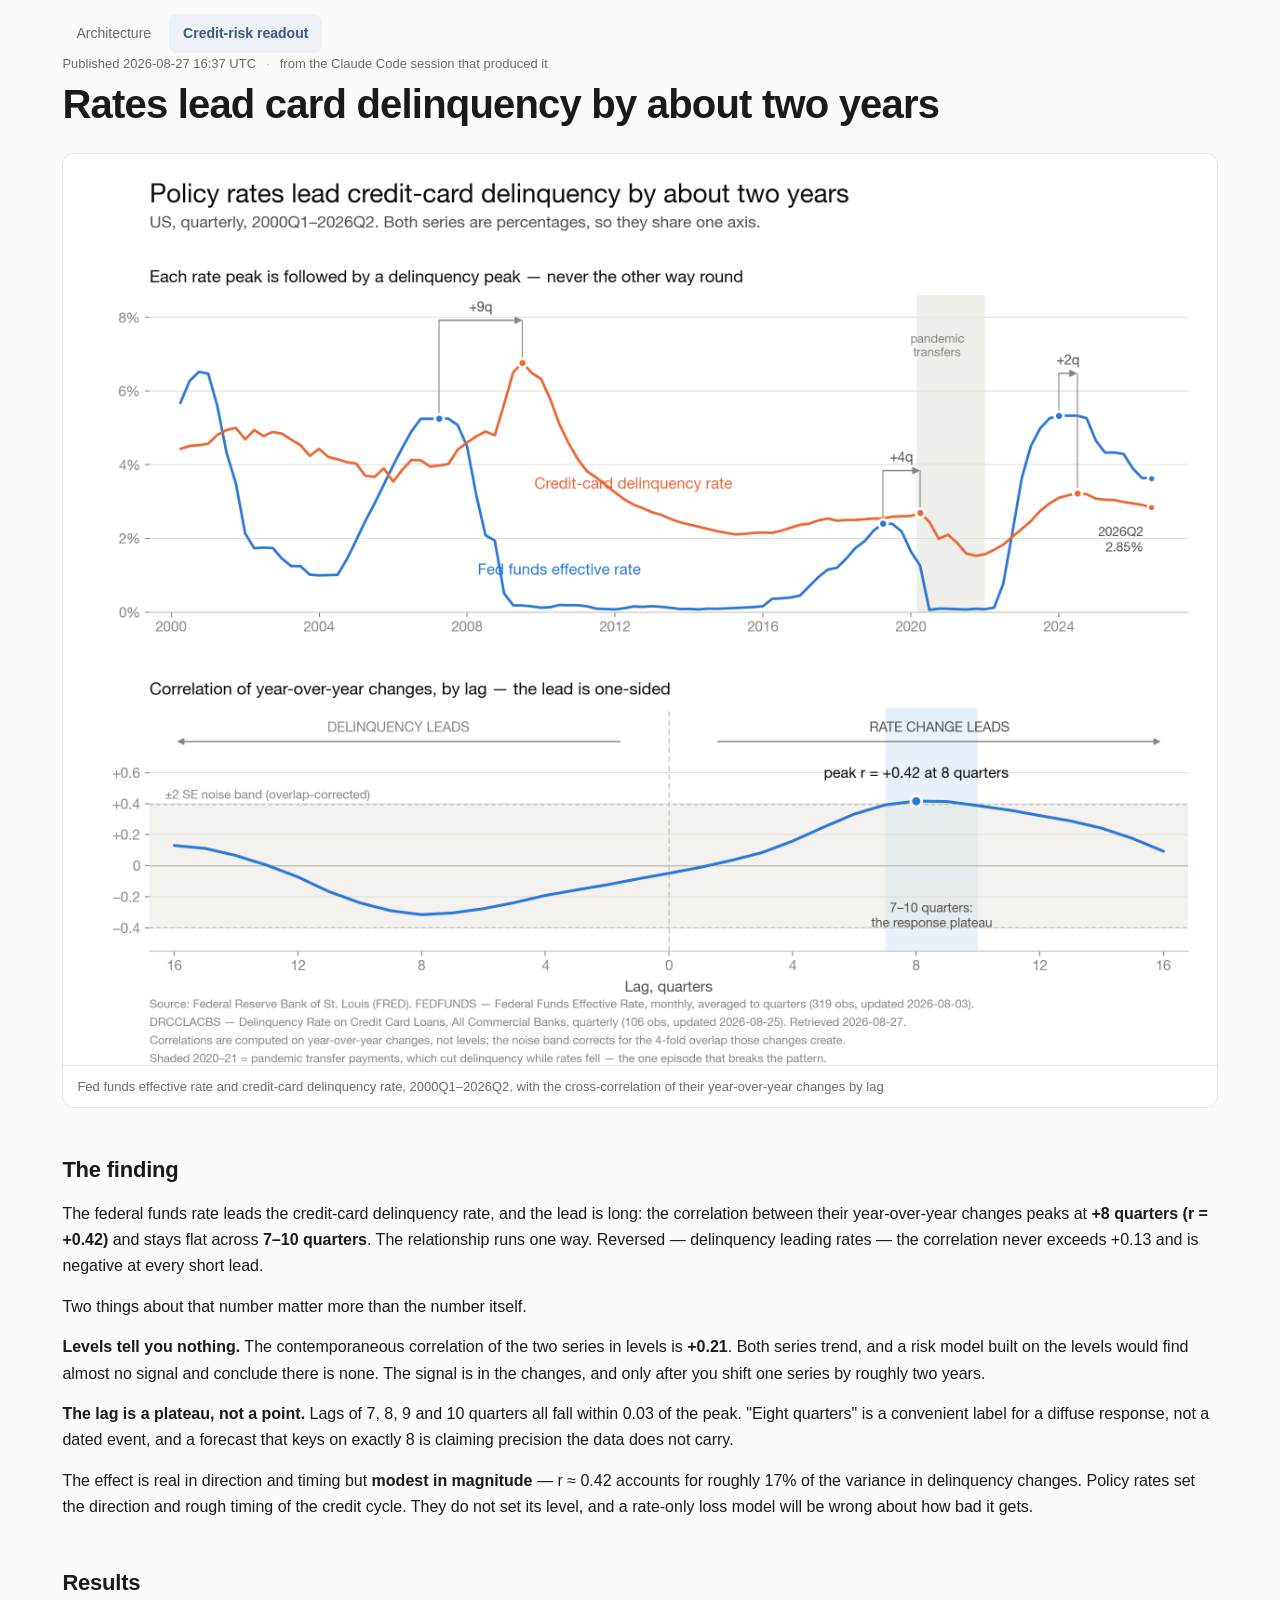
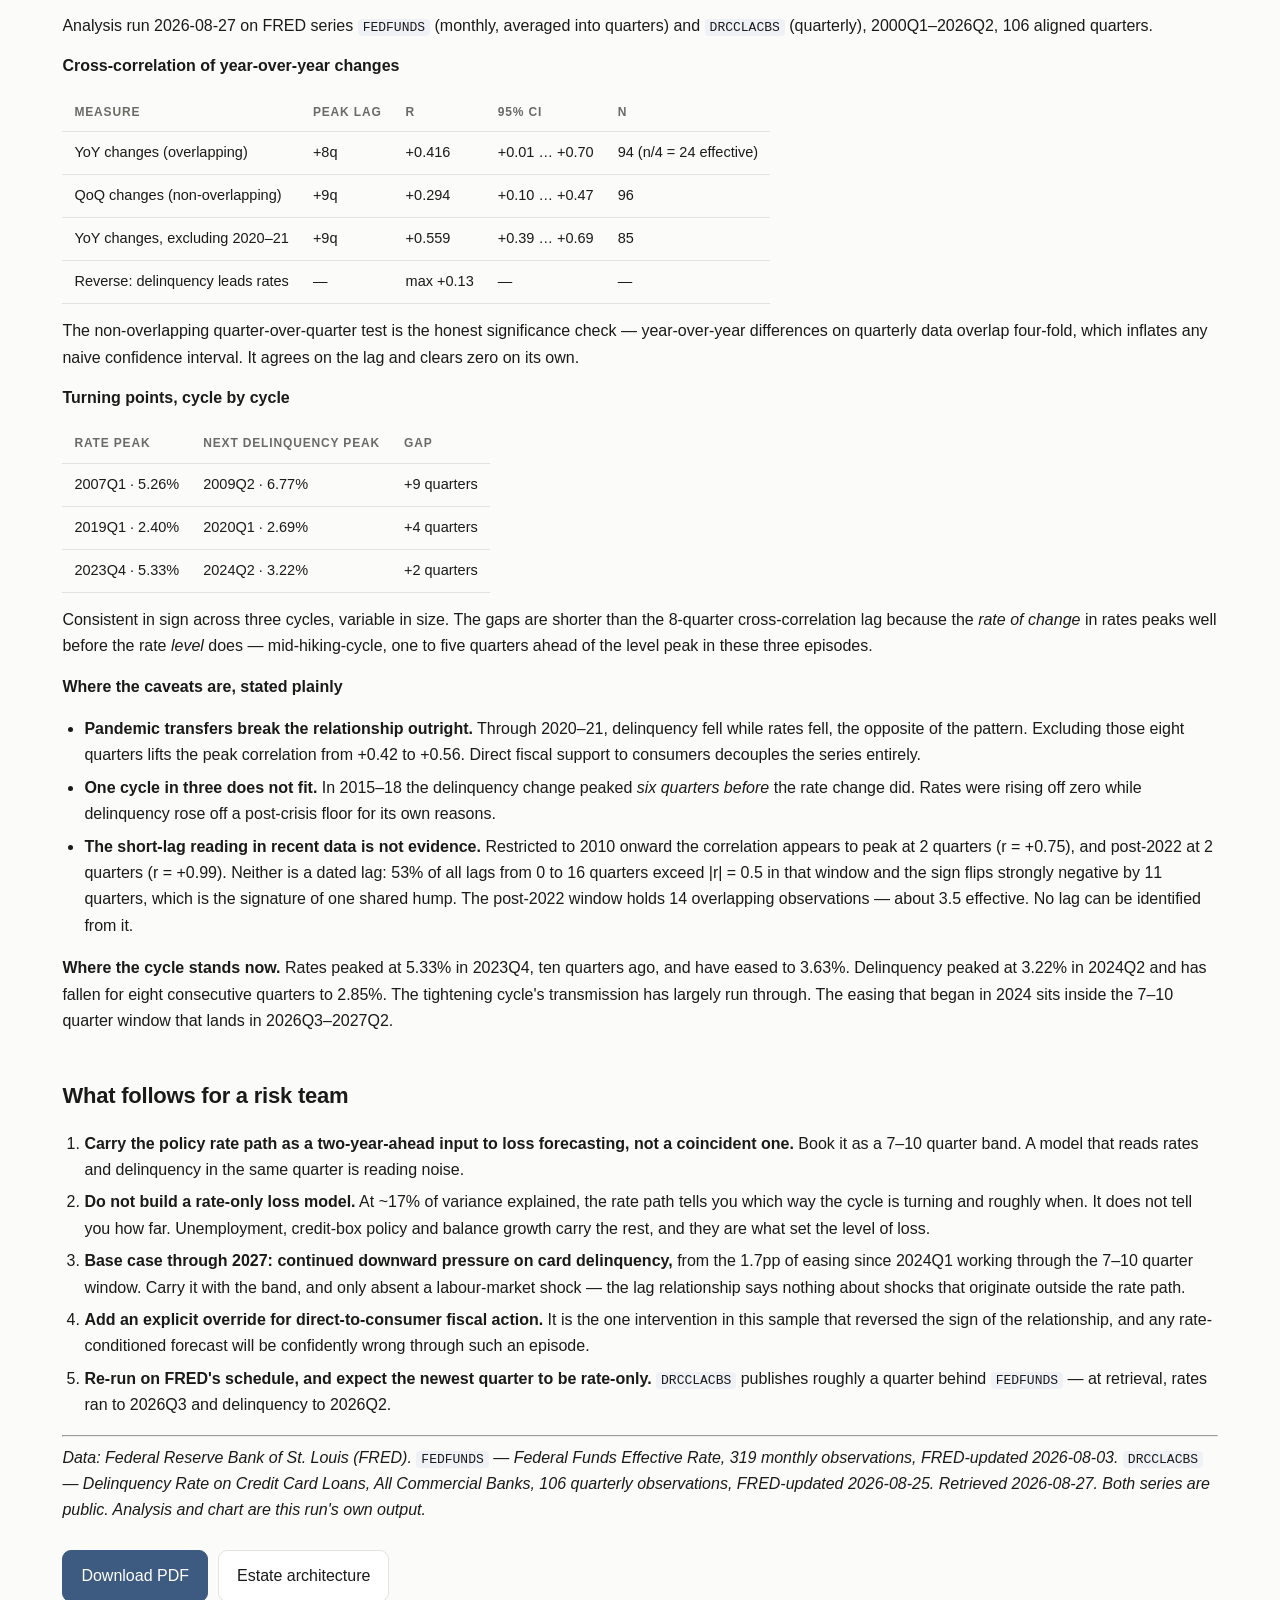
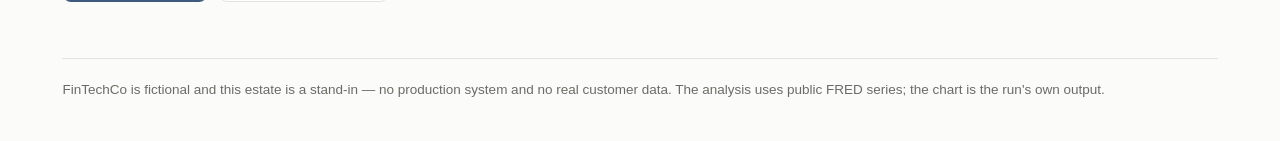
==== commit 841e4a86: "Publish credit-risk readout — 2026-08-27" ====
--- a/readout/index.html
+++ b/readout/index.html
@@ -15,29 +15,32 @@
   <a href="./" aria-current="page">Credit-risk readout</a>
 </nav>
 <div class="meta">
-  <span>Published 2026-08-27 15:09 UTC</span><span class="dot">·</span>
+  <span>Published 2026-08-27 16:37 UTC</span><span class="dot">·</span>
   <span>from the Claude Code session that produced it</span>
 </div>
-<h1>Rate cycles reach the card book about two years later</h1>
-<figure><img src="fedfunds_delinquency_lag.png" alt="Federal funds rate vs credit-card delinquency rate, 2000Q1–2026Q2, with cross-correlation by lag and per-cycle peak-to-peak lag"><figcaption>Federal funds rate vs credit-card delinquency rate, 2000Q1–2026Q2, with cross-correlation by lag and per-cycle peak-to-peak lag</figcaption></figure>
+<h1>Rates lead card delinquency by about two years</h1>
+<figure><img src="fedfunds_delinquency_lag.png" alt="Fed funds effective rate and credit-card delinquency rate, 2000Q1–2026Q2, with the cross-correlation of their year-over-year changes by lag"><figcaption>Fed funds effective rate and credit-card delinquency rate, 2000Q1–2026Q2, with the cross-correlation of their year-over-year changes by lag</figcaption></figure>
 <h2>The finding</h2>
-<p>Changes in the federal funds rate lead changes in credit-card delinquency by roughly <strong>eight quarters</strong>. In the same quarter there is no signal at all — the contemporaneous correlation between the two series' year-on-year changes is −0.05. The correlation climbs as the rate change is pushed forward in time and peaks two years out at <strong>r = 0.42</strong>; dropping the 2020–21 pandemic quarters, it peaks at ten quarters at <strong>r = 0.53</strong>.</p>
-<p>Two things qualify that, and both matter more than the headline number:</p>
-<p><strong>The lag is not a constant.</strong> Dated peak-to-peak, the four rate cycles in this window put their delinquency peak 4, 9, 4 and 2 quarters after the rate peak. Eight quarters is the centre of a wide distribution, not a schedule.</p>
-<p><strong>The effective sample is four cycles, not 106 quarters.</strong> Both series are heavily autocorrelated. Correcting the sample size for that, the quarter-on-quarter estimate (r = 0.29) carries a 95% interval of [0.02, 0.53]; on the smoother year-on-year transform, whose overlapping windows leave an effective n near 9, the interval spans zero. The <em>direction</em> is solid — rates lead, delinquency follows, never the reverse. The <em>magnitude and timing</em> are estimates with real error bars around them.</p>
+<p>The federal funds rate leads the credit-card delinquency rate, and the lead is long: the correlation between their year-over-year changes peaks at <strong>+8 quarters (r = +0.42)</strong> and stays flat across <strong>7–10 quarters</strong>. The relationship runs one way. Reversed — delinquency leading rates — the correlation never exceeds +0.13 and is negative at every short lead.</p>
+<p>Two things about that number matter more than the number itself.</p>
+<p><strong>Levels tell you nothing.</strong> The contemporaneous correlation of the two series in levels is <strong>+0.21</strong>. Both series trend, and a risk model built on the levels would find almost no signal and conclude there is none. The signal is in the changes, and only after you shift one series by roughly two years.</p>
+<p><strong>The lag is a plateau, not a point.</strong> Lags of 7, 8, 9 and 10 quarters all fall within 0.03 of the peak. "Eight quarters" is a convenient label for a diffuse response, not a dated event, and a forecast that keys on exactly 8 is claiming precision the data does not carry.</p>
+<p>The effect is real in direction and timing but <strong>modest in magnitude</strong> — r ≈ 0.42 accounts for roughly 17% of the variance in delinquency changes. Policy rates set the direction and rough timing of the credit cycle. They do not set its level, and a rate-only loss model will be wrong about how bad it gets.</p>
 <h2>Results</h2>
-<p>Both series aligned to quarters, 2000Q1–2026Q2, 106 complete quarters.</p>
-<table><thead><tr><th>Measure</th><th>Value</th></tr></thead><tbody><tr><td>Correlation of <strong>levels</strong></td><td>0.21 — near-useless; both series are persistent and trending</td></tr><tr><td>Peak cross-correlation, YoY changes</td><td><strong>r = 0.42 at 8 quarters</strong> (full sample)</td></tr><tr><td>Same, excluding 2020–21</td><td><strong>r = 0.53 at 10 quarters</strong></td></tr><tr><td>Correlation at lag 0</td><td>−0.05</td></tr><tr><td>Slope at the 8-quarter lag</td><td><strong>+0.18pp</strong> delinquency per <strong>+1pp</strong> of rate change (r² = 0.17)</td></tr><tr><td>Peak-to-peak lag, by cycle</td><td>2000: 4q · 2004–06: 9q · 2015–18: 4q · 2022–23: 2q</td></tr></tbody></table>
-<p><strong>It is not unemployment in disguise.</strong> Unemployment was tested as a competing driver. It co-moves with delinquency <em>contemporaneously</em> (r = 0.29 at lag 0) — a different channel with a different timing signature. With both in one regression, the rate term at its 8-quarter lag holds at +0.167 and joint R² reaches 0.22. Rates carry information unemployment does not.</p>
-<p><strong>Where the current cycle sits.</strong> The rate peaked at 5.33% in 2023Q4 and is now 3.63% — 1.70pp off peak. Delinquency peaked at 3.22% in 2024Q2 and is now 2.85%, after eight consecutive quarterly declines.</p>
-<p><strong>Caveats worth stating out loud.</strong> The 2004–06 cycle's 9-quarter lag runs through the financial crisis, so it is not a clean read on rate transmission. The 2022–23 cycle's 2-quarter lag is confounded the other way: delinquency was rebounding from pandemic-suppressed lows at the same moment rates rose. The 2015–18 tightening shows essentially no within-cycle relationship. Each cycle has its own story; the pooled estimate averages over them.</p>
-<p><strong>Provenance.</strong> Federal Reserve Bank of St. Louis (FRED). FEDFUNDS (Federal Funds Effective Rate, monthly, percent) averaged to quarters; DRCCLACBS (Delinquency Rate on Credit Card Loans, All Commercial Banks, quarterly, percent, seasonally adjusted). UNRATE (Unemployment Rate, monthly, percent) used for the robustness check only. FRED last updated FEDFUNDS 2026-08-03 and DRCCLACBS 2026-08-25; retrieved 2026-08-27. The delinquency series reports a quarter behind the rate series, so 2026Q2 is the latest complete aligned quarter.</p>
+<p>Analysis run 2026-08-27 on FRED series <code>FEDFUNDS</code> (monthly, averaged into quarters) and <code>DRCCLACBS</code> (quarterly), 2000Q1–2026Q2, 106 aligned quarters.</p>
+<p><strong>Cross-correlation of year-over-year changes</strong></p>
+<table><thead><tr><th>Measure</th><th>Peak lag</th><th>r</th><th>95% CI</th><th>n</th></tr></thead><tbody><tr><td>YoY changes (overlapping)</td><td>+8q</td><td>+0.416</td><td>+0.01 … +0.70</td><td>94 (n/4 = 24 effective)</td></tr><tr><td>QoQ changes (non-overlapping)</td><td>+9q</td><td>+0.294</td><td>+0.10 … +0.47</td><td>96</td></tr><tr><td>YoY changes, excluding 2020–21</td><td>+9q</td><td>+0.559</td><td>+0.39 … +0.69</td><td>85</td></tr><tr><td>Reverse: delinquency leads rates</td><td>—</td><td>max +0.13</td><td>—</td><td>—</td></tr></tbody></table>
+<p>The non-overlapping quarter-over-quarter test is the honest significance check — year-over-year differences on quarterly data overlap four-fold, which inflates any naive confidence interval. It agrees on the lag and clears zero on its own.</p>
+<p><strong>Turning points, cycle by cycle</strong></p>
+<table><thead><tr><th>Rate peak</th><th>Next delinquency peak</th><th>Gap</th></tr></thead><tbody><tr><td>2007Q1 · 5.26%</td><td>2009Q2 · 6.77%</td><td>+9 quarters</td></tr><tr><td>2019Q1 · 2.40%</td><td>2020Q1 · 2.69%</td><td>+4 quarters</td></tr><tr><td>2023Q4 · 5.33%</td><td>2024Q2 · 3.22%</td><td>+2 quarters</td></tr></tbody></table>
+<p>Consistent in sign across three cycles, variable in size. The gaps are shorter than the 8-quarter cross-correlation lag because the <em>rate of change</em> in rates peaks well before the rate <em>level</em> does — mid-hiking-cycle, one to five quarters ahead of the level peak in these three episodes.</p>
+<p><strong>Where the caveats are, stated plainly</strong></p>
+<ul><li><strong>Pandemic transfers break the relationship outright.</strong> Through 2020–21, delinquency fell while rates fell, the opposite of the pattern. Excluding those eight quarters lifts the peak correlation from +0.42 to +0.56. Direct fiscal support to consumers decouples the series entirely.</li><li><strong>One cycle in three does not fit.</strong> In 2015–18 the delinquency change peaked <em>six quarters before</em> the rate change did. Rates were rising off zero while delinquency rose off a post-crisis floor for its own reasons.</li><li><strong>The short-lag reading in recent data is not evidence.</strong> Restricted to 2010 onward the correlation appears to peak at 2 quarters (r = +0.75), and post-2022 at 2 quarters (r = +0.99). Neither is a dated lag: 53% of all lags from 0 to 16 quarters exceed |r| = 0.5 in that window and the sign flips strongly negative by 11 quarters, which is the signature of one shared hump. The post-2022 window holds 14 overlapping observations — about 3.5 effective. No lag can be identified from it.</li></ul>
+<p><strong>Where the cycle stands now.</strong> Rates peaked at 5.33% in 2023Q4, ten quarters ago, and have eased to 3.63%. Delinquency peaked at 3.22% in 2024Q2 and has fallen for eight consecutive quarters to 2.85%. The tightening cycle's transmission has largely run through. The easing that began in 2024 sits inside the 7–10 quarter window that lands in 2026Q3–2027Q2.</p>
 <h2>What follows for a risk team</h2>
-<p><strong>Treat the policy rate as a leading indicator, not a coincident one.</strong> A rate move this quarter says nothing about this quarter's delinquency. Anything that reads the two together in the same period is reading noise.</p>
-<p><strong>Plan against a range of roughly two to nine quarters, not a point estimate.</strong> The eight-quarter figure is fine for scenario <em>timing</em> — when to expect the pressure — and too imprecise to carry a point forecast of loss.</p>
-<p><strong>The tailwind now in the book is already committed.</strong> Rates have been falling year-on-year since 2024Q4. On the historical lag, that easing lands on delinquency through 2026 and into 2027. Eight straight quarters of falling delinquency is consistent with a cycle that is still unwinding, not one that has finished.</p>
-<p><strong>A benign print is not evidence the cycle is over.</strong> The corollary of a two-year lag is that if rates turn back up, the book will not show it for a year or more. Loosening underwriting on the strength of a lagging series is exactly the mistake the lag sets up.</p>
-<p><strong>Size the claim honestly in any model that uses it.</strong> Rates explain something between a sixth and a fifth of the variance in delinquency changes. This is one input among labour-market conditions, credit standards and vintage mix — a term in the model, not the model.</p>
+<ol><li><strong>Carry the policy rate path as a two-year-ahead input to loss forecasting, not a coincident one.</strong> Book it as a 7–10 quarter band. A model that reads rates and delinquency in the same quarter is reading noise.</li><li><strong>Do not build a rate-only loss model.</strong> At ~17% of variance explained, the rate path tells you which way the cycle is turning and roughly when. It does not tell you how far. Unemployment, credit-box policy and balance growth carry the rest, and they are what set the level of loss.</li><li><strong>Base case through 2027: continued downward pressure on card delinquency,</strong> from the 1.7pp of easing since 2024Q1 working through the 7–10 quarter window. Carry it with the band, and only absent a labour-market shock — the lag relationship says nothing about shocks that originate outside the rate path.</li><li><strong>Add an explicit override for direct-to-consumer fiscal action.</strong> It is the one intervention in this sample that reversed the sign of the relationship, and any rate-conditioned forecast will be confidently wrong through such an episode.</li><li><strong>Re-run on FRED's schedule, and expect the newest quarter to be rate-only.</strong> <code>DRCCLACBS</code> publishes roughly a quarter behind <code>FEDFUNDS</code> — at retrieval, rates ran to 2026Q3 and delinquency to 2026Q2.</li></ol>
+<hr>
+<p><em>Data: Federal Reserve Bank of St. Louis (FRED). <code>FEDFUNDS</code> — Federal Funds Effective Rate, 319 monthly observations, FRED-updated 2026-08-03. <code>DRCCLACBS</code> — Delinquency Rate on Credit Card Loans, All Commercial Banks, 106 quarterly observations, FRED-updated 2026-08-25. Retrieved 2026-08-27. Both series are public. Analysis and chart are this run's own output.</em></p>
 <div class="actions">
   <a class="btn primary" href="fintechco-credit-risk-readout-2026-08-27.pdf">Download PDF</a>
   <a class="btn" href="../">Estate architecture</a>
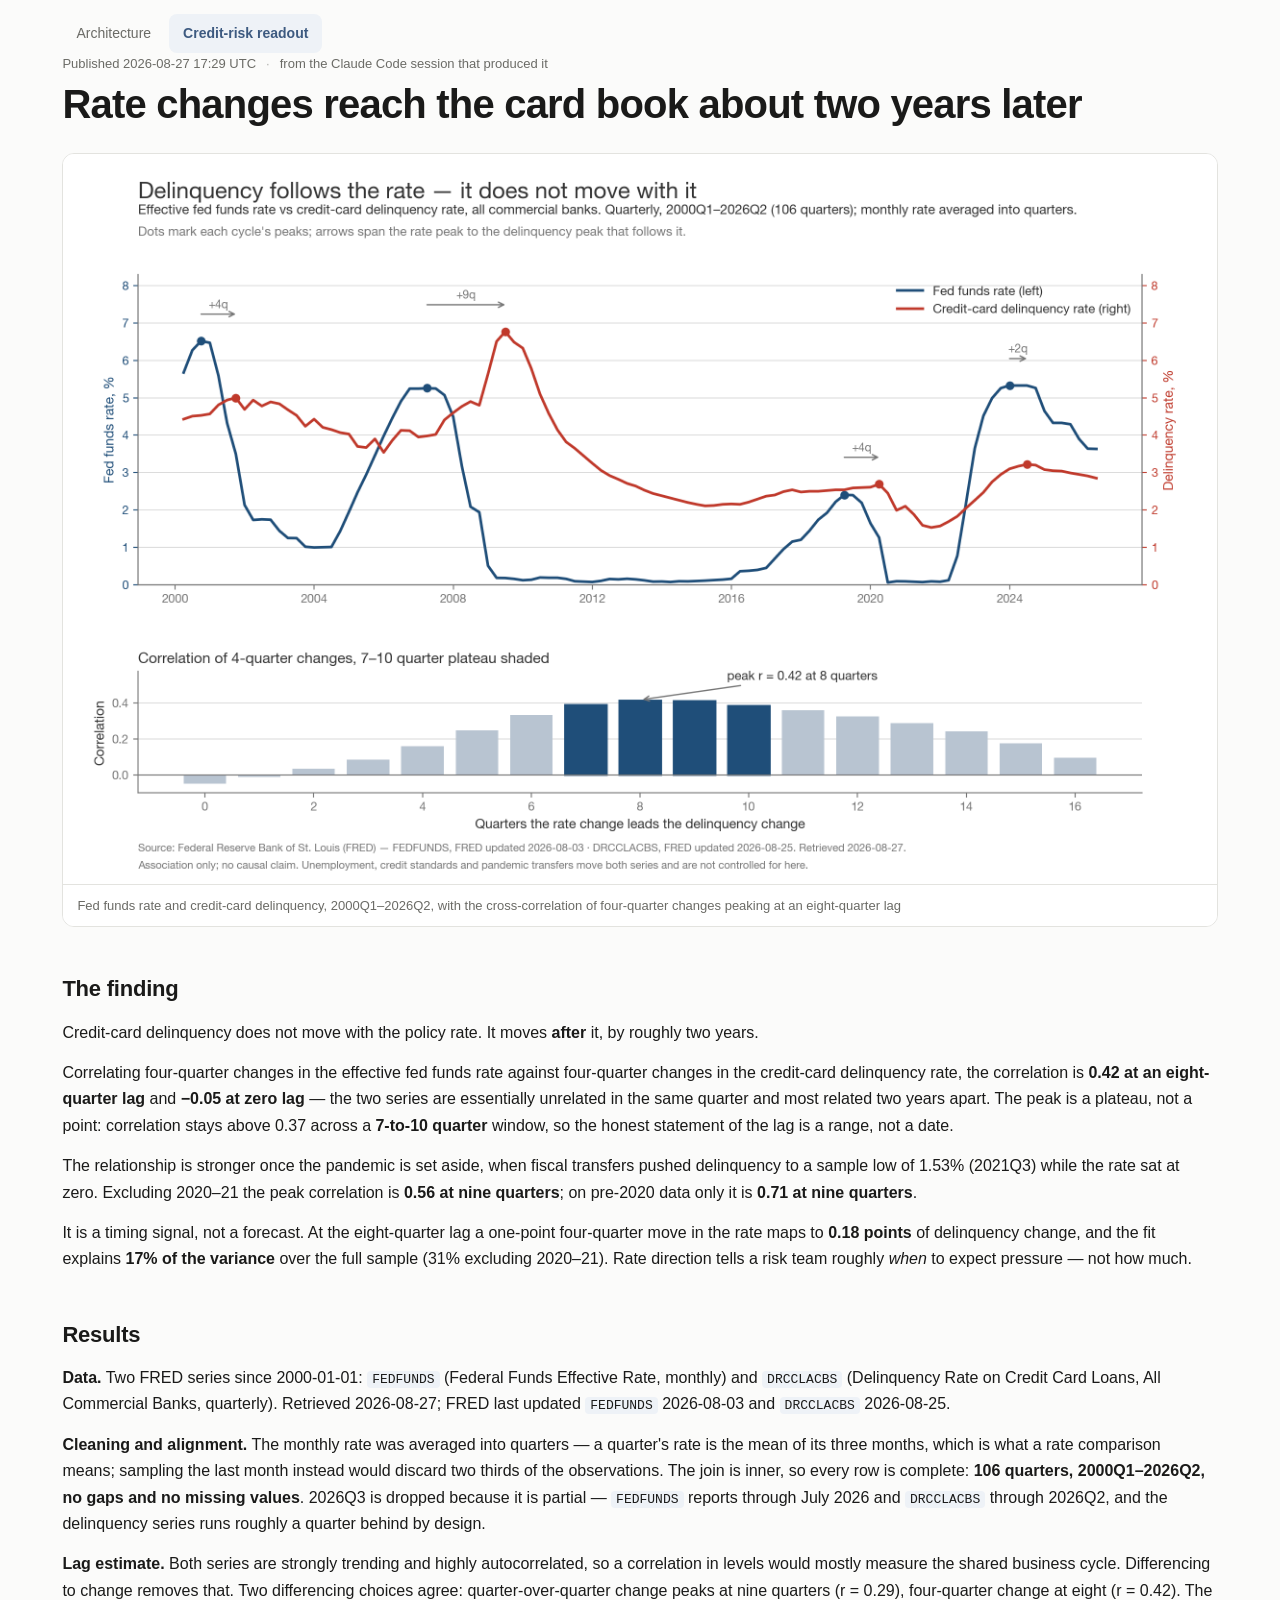
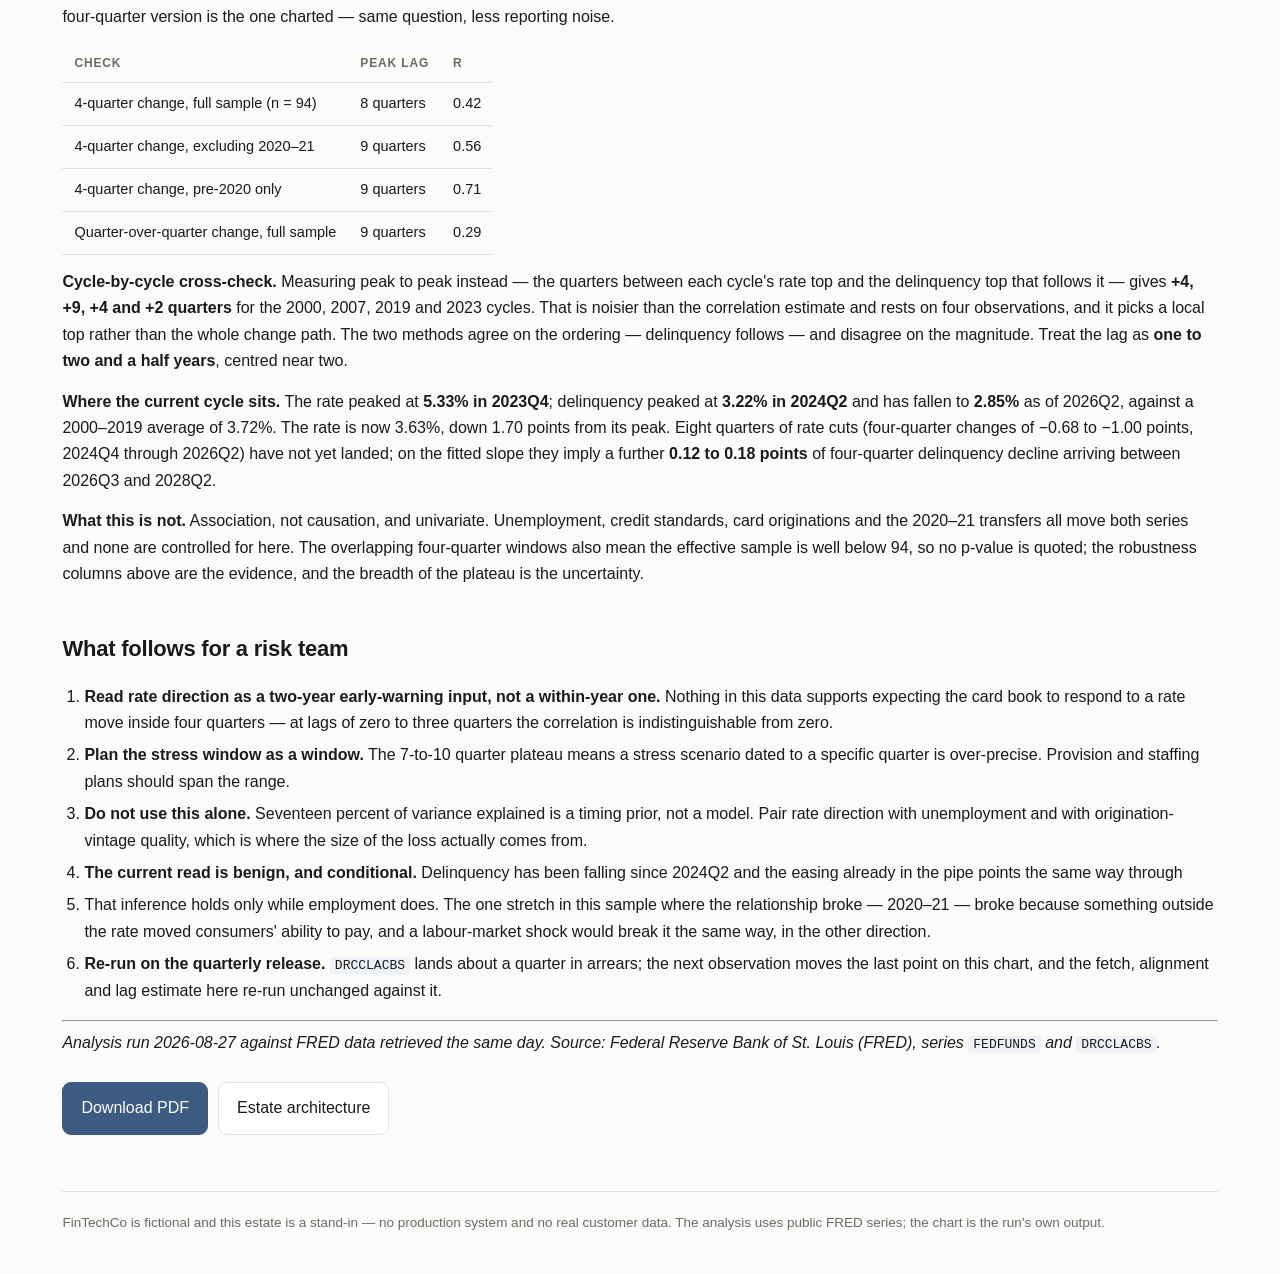
==== commit 99dff44f: "Publish credit-risk readout — 2026-08-27" ====
--- a/readout/index.html
+++ b/readout/index.html
@@ -3,7 +3,7 @@
 <head>
 <meta charset="utf-8">
 <meta name="viewport" content="width=device-width,initial-scale=1">
-<title>Credit-risk readout — FinTechCo</title>
+<title>Rate changes reach the card book about two years later — FinTechCo</title>
 <meta name="robots" content="noindex">
 <link rel="icon" href="data:image/svg+xml,<svg xmlns='http://www.w3.org/2000/svg' viewBox='0 0 16 16'><text y='13' font-size='13'>📊</text></svg>">
 <link rel="stylesheet" href="../assets/site.css?v=042c0d5b">
@@ -15,32 +15,28 @@
   <a href="./" aria-current="page">Credit-risk readout</a>
 </nav>
 <div class="meta">
-  <span>Published 2026-08-27 16:37 UTC</span><span class="dot">·</span>
+  <span>Published 2026-08-27 17:29 UTC</span><span class="dot">·</span>
   <span>from the Claude Code session that produced it</span>
 </div>
-<h1>Rates lead card delinquency by about two years</h1>
-<figure><img src="fedfunds_delinquency_lag.png" alt="Fed funds effective rate and credit-card delinquency rate, 2000Q1–2026Q2, with the cross-correlation of their year-over-year changes by lag"><figcaption>Fed funds effective rate and credit-card delinquency rate, 2000Q1–2026Q2, with the cross-correlation of their year-over-year changes by lag</figcaption></figure>
+<h1>Rate changes reach the card book about two years later</h1>
+<figure><img src="fedfunds_delinquency_lag.png" alt="Fed funds rate and credit-card delinquency, 2000Q1–2026Q2, with the cross-correlation of four-quarter changes peaking at an eight-quarter lag"><figcaption>Fed funds rate and credit-card delinquency, 2000Q1–2026Q2, with the cross-correlation of four-quarter changes peaking at an eight-quarter lag</figcaption></figure>
 <h2>The finding</h2>
-<p>The federal funds rate leads the credit-card delinquency rate, and the lead is long: the correlation between their year-over-year changes peaks at <strong>+8 quarters (r = +0.42)</strong> and stays flat across <strong>7–10 quarters</strong>. The relationship runs one way. Reversed — delinquency leading rates — the correlation never exceeds +0.13 and is negative at every short lead.</p>
-<p>Two things about that number matter more than the number itself.</p>
-<p><strong>Levels tell you nothing.</strong> The contemporaneous correlation of the two series in levels is <strong>+0.21</strong>. Both series trend, and a risk model built on the levels would find almost no signal and conclude there is none. The signal is in the changes, and only after you shift one series by roughly two years.</p>
-<p><strong>The lag is a plateau, not a point.</strong> Lags of 7, 8, 9 and 10 quarters all fall within 0.03 of the peak. "Eight quarters" is a convenient label for a diffuse response, not a dated event, and a forecast that keys on exactly 8 is claiming precision the data does not carry.</p>
-<p>The effect is real in direction and timing but <strong>modest in magnitude</strong> — r ≈ 0.42 accounts for roughly 17% of the variance in delinquency changes. Policy rates set the direction and rough timing of the credit cycle. They do not set its level, and a rate-only loss model will be wrong about how bad it gets.</p>
+<p>Credit-card delinquency does not move with the policy rate. It moves <strong>after</strong> it, by roughly two years.</p>
+<p>Correlating four-quarter changes in the effective fed funds rate against four-quarter changes in the credit-card delinquency rate, the correlation is <strong>0.42 at an eight-quarter lag</strong> and <strong>−0.05 at zero lag</strong> — the two series are essentially unrelated in the same quarter and most related two years apart. The peak is a plateau, not a point: correlation stays above 0.37 across a <strong>7-to-10 quarter</strong> window, so the honest statement of the lag is a range, not a date.</p>
+<p>The relationship is stronger once the pandemic is set aside, when fiscal transfers pushed delinquency to a sample low of 1.53% (2021Q3) while the rate sat at zero. Excluding 2020–21 the peak correlation is <strong>0.56 at nine quarters</strong>; on pre-2020 data only it is <strong>0.71 at nine quarters</strong>.</p>
+<p>It is a timing signal, not a forecast. At the eight-quarter lag a one-point four-quarter move in the rate maps to <strong>0.18 points</strong> of delinquency change, and the fit explains <strong>17% of the variance</strong> over the full sample (31% excluding 2020–21). Rate direction tells a risk team roughly <em>when</em> to expect pressure — not how much.</p>
 <h2>Results</h2>
-<p>Analysis run 2026-08-27 on FRED series <code>FEDFUNDS</code> (monthly, averaged into quarters) and <code>DRCCLACBS</code> (quarterly), 2000Q1–2026Q2, 106 aligned quarters.</p>
-<p><strong>Cross-correlation of year-over-year changes</strong></p>
-<table><thead><tr><th>Measure</th><th>Peak lag</th><th>r</th><th>95% CI</th><th>n</th></tr></thead><tbody><tr><td>YoY changes (overlapping)</td><td>+8q</td><td>+0.416</td><td>+0.01 … +0.70</td><td>94 (n/4 = 24 effective)</td></tr><tr><td>QoQ changes (non-overlapping)</td><td>+9q</td><td>+0.294</td><td>+0.10 … +0.47</td><td>96</td></tr><tr><td>YoY changes, excluding 2020–21</td><td>+9q</td><td>+0.559</td><td>+0.39 … +0.69</td><td>85</td></tr><tr><td>Reverse: delinquency leads rates</td><td>—</td><td>max +0.13</td><td>—</td><td>—</td></tr></tbody></table>
-<p>The non-overlapping quarter-over-quarter test is the honest significance check — year-over-year differences on quarterly data overlap four-fold, which inflates any naive confidence interval. It agrees on the lag and clears zero on its own.</p>
-<p><strong>Turning points, cycle by cycle</strong></p>
-<table><thead><tr><th>Rate peak</th><th>Next delinquency peak</th><th>Gap</th></tr></thead><tbody><tr><td>2007Q1 · 5.26%</td><td>2009Q2 · 6.77%</td><td>+9 quarters</td></tr><tr><td>2019Q1 · 2.40%</td><td>2020Q1 · 2.69%</td><td>+4 quarters</td></tr><tr><td>2023Q4 · 5.33%</td><td>2024Q2 · 3.22%</td><td>+2 quarters</td></tr></tbody></table>
-<p>Consistent in sign across three cycles, variable in size. The gaps are shorter than the 8-quarter cross-correlation lag because the <em>rate of change</em> in rates peaks well before the rate <em>level</em> does — mid-hiking-cycle, one to five quarters ahead of the level peak in these three episodes.</p>
-<p><strong>Where the caveats are, stated plainly</strong></p>
-<ul><li><strong>Pandemic transfers break the relationship outright.</strong> Through 2020–21, delinquency fell while rates fell, the opposite of the pattern. Excluding those eight quarters lifts the peak correlation from +0.42 to +0.56. Direct fiscal support to consumers decouples the series entirely.</li><li><strong>One cycle in three does not fit.</strong> In 2015–18 the delinquency change peaked <em>six quarters before</em> the rate change did. Rates were rising off zero while delinquency rose off a post-crisis floor for its own reasons.</li><li><strong>The short-lag reading in recent data is not evidence.</strong> Restricted to 2010 onward the correlation appears to peak at 2 quarters (r = +0.75), and post-2022 at 2 quarters (r = +0.99). Neither is a dated lag: 53% of all lags from 0 to 16 quarters exceed |r| = 0.5 in that window and the sign flips strongly negative by 11 quarters, which is the signature of one shared hump. The post-2022 window holds 14 overlapping observations — about 3.5 effective. No lag can be identified from it.</li></ul>
-<p><strong>Where the cycle stands now.</strong> Rates peaked at 5.33% in 2023Q4, ten quarters ago, and have eased to 3.63%. Delinquency peaked at 3.22% in 2024Q2 and has fallen for eight consecutive quarters to 2.85%. The tightening cycle's transmission has largely run through. The easing that began in 2024 sits inside the 7–10 quarter window that lands in 2026Q3–2027Q2.</p>
+<p><strong>Data.</strong> Two FRED series since 2000-01-01: <code>FEDFUNDS</code> (Federal Funds Effective Rate, monthly) and <code>DRCCLACBS</code> (Delinquency Rate on Credit Card Loans, All Commercial Banks, quarterly). Retrieved 2026-08-27; FRED last updated <code>FEDFUNDS</code> 2026-08-03 and <code>DRCCLACBS</code> 2026-08-25.</p>
+<p><strong>Cleaning and alignment.</strong> The monthly rate was averaged into quarters — a quarter's rate is the mean of its three months, which is what a rate comparison means; sampling the last month instead would discard two thirds of the observations. The join is inner, so every row is complete: <strong>106 quarters, 2000Q1–2026Q2, no gaps and no missing values</strong>. 2026Q3 is dropped because it is partial — <code>FEDFUNDS</code> reports through July 2026 and <code>DRCCLACBS</code> through 2026Q2, and the delinquency series runs roughly a quarter behind by design.</p>
+<p><strong>Lag estimate.</strong> Both series are strongly trending and highly autocorrelated, so a correlation in levels would mostly measure the shared business cycle. Differencing to change removes that. Two differencing choices agree: quarter-over-quarter change peaks at nine quarters (r = 0.29), four-quarter change at eight (r = 0.42). The four-quarter version is the one charted — same question, less reporting noise.</p>
+<table><thead><tr><th>Check</th><th>Peak lag</th><th>r</th></tr></thead><tbody><tr><td>4-quarter change, full sample (n = 94)</td><td>8 quarters</td><td>0.42</td></tr><tr><td>4-quarter change, excluding 2020–21</td><td>9 quarters</td><td>0.56</td></tr><tr><td>4-quarter change, pre-2020 only</td><td>9 quarters</td><td>0.71</td></tr><tr><td>Quarter-over-quarter change, full sample</td><td>9 quarters</td><td>0.29</td></tr></tbody></table>
+<p><strong>Cycle-by-cycle cross-check.</strong> Measuring peak to peak instead — the quarters between each cycle's rate top and the delinquency top that follows it — gives <strong>+4, +9, +4 and +2 quarters</strong> for the 2000, 2007, 2019 and 2023 cycles. That is noisier than the correlation estimate and rests on four observations, and it picks a local top rather than the whole change path. The two methods agree on the ordering — delinquency follows — and disagree on the magnitude. Treat the lag as <strong>one to two and a half years</strong>, centred near two.</p>
+<p><strong>Where the current cycle sits.</strong> The rate peaked at <strong>5.33% in 2023Q4</strong>; delinquency peaked at <strong>3.22% in 2024Q2</strong> and has fallen to <strong>2.85%</strong> as of 2026Q2, against a 2000–2019 average of 3.72%. The rate is now 3.63%, down 1.70 points from its peak. Eight quarters of rate cuts (four-quarter changes of −0.68 to −1.00 points, 2024Q4 through 2026Q2) have not yet landed; on the fitted slope they imply a further <strong>0.12 to 0.18 points</strong> of four-quarter delinquency decline arriving between 2026Q3 and 2028Q2.</p>
+<p><strong>What this is not.</strong> Association, not causation, and univariate. Unemployment, credit standards, card originations and the 2020–21 transfers all move both series and none are controlled for here. The overlapping four-quarter windows also mean the effective sample is well below 94, so no p-value is quoted; the robustness columns above are the evidence, and the breadth of the plateau is the uncertainty.</p>
 <h2>What follows for a risk team</h2>
-<ol><li><strong>Carry the policy rate path as a two-year-ahead input to loss forecasting, not a coincident one.</strong> Book it as a 7–10 quarter band. A model that reads rates and delinquency in the same quarter is reading noise.</li><li><strong>Do not build a rate-only loss model.</strong> At ~17% of variance explained, the rate path tells you which way the cycle is turning and roughly when. It does not tell you how far. Unemployment, credit-box policy and balance growth carry the rest, and they are what set the level of loss.</li><li><strong>Base case through 2027: continued downward pressure on card delinquency,</strong> from the 1.7pp of easing since 2024Q1 working through the 7–10 quarter window. Carry it with the band, and only absent a labour-market shock — the lag relationship says nothing about shocks that originate outside the rate path.</li><li><strong>Add an explicit override for direct-to-consumer fiscal action.</strong> It is the one intervention in this sample that reversed the sign of the relationship, and any rate-conditioned forecast will be confidently wrong through such an episode.</li><li><strong>Re-run on FRED's schedule, and expect the newest quarter to be rate-only.</strong> <code>DRCCLACBS</code> publishes roughly a quarter behind <code>FEDFUNDS</code> — at retrieval, rates ran to 2026Q3 and delinquency to 2026Q2.</li></ol>
+<ol><li><strong>Read rate direction as a two-year early-warning input, not a within-year one.</strong> Nothing in this data supports expecting the card book to respond to a rate move inside four quarters — at lags of zero to three quarters the correlation is indistinguishable from zero.</li><li><strong>Plan the stress window as a window.</strong> The 7-to-10 quarter plateau means a stress scenario dated to a specific quarter is over-precise. Provision and staffing plans should span the range.</li><li><strong>Do not use this alone.</strong> Seventeen percent of variance explained is a timing prior, not a model. Pair rate direction with unemployment and with origination-vintage quality, which is where the size of the loss actually comes from.</li><li><strong>The current read is benign, and conditional.</strong> Delinquency has been falling since 2024Q2 and the easing already in the pipe points the same way through</li><li>That inference holds only while employment does. The one stretch in this sample where the relationship broke — 2020–21 — broke because something outside the rate moved consumers' ability to pay, and a labour-market shock would break it the same way, in the other direction.</li><li><strong>Re-run on the quarterly release.</strong> <code>DRCCLACBS</code> lands about a quarter in arrears; the next observation moves the last point on this chart, and the fetch, alignment and lag estimate here re-run unchanged against it.</li></ol>
 <hr>
-<p><em>Data: Federal Reserve Bank of St. Louis (FRED). <code>FEDFUNDS</code> — Federal Funds Effective Rate, 319 monthly observations, FRED-updated 2026-08-03. <code>DRCCLACBS</code> — Delinquency Rate on Credit Card Loans, All Commercial Banks, 106 quarterly observations, FRED-updated 2026-08-25. Retrieved 2026-08-27. Both series are public. Analysis and chart are this run's own output.</em></p>
+<p><em>Analysis run 2026-08-27 against FRED data retrieved the same day. Source: Federal Reserve Bank of St. Louis (FRED), series <code>FEDFUNDS</code> and <code>DRCCLACBS</code>.</em></p>
 <div class="actions">
   <a class="btn primary" href="fintechco-credit-risk-readout-2026-08-27.pdf">Download PDF</a>
   <a class="btn" href="../">Estate architecture</a>
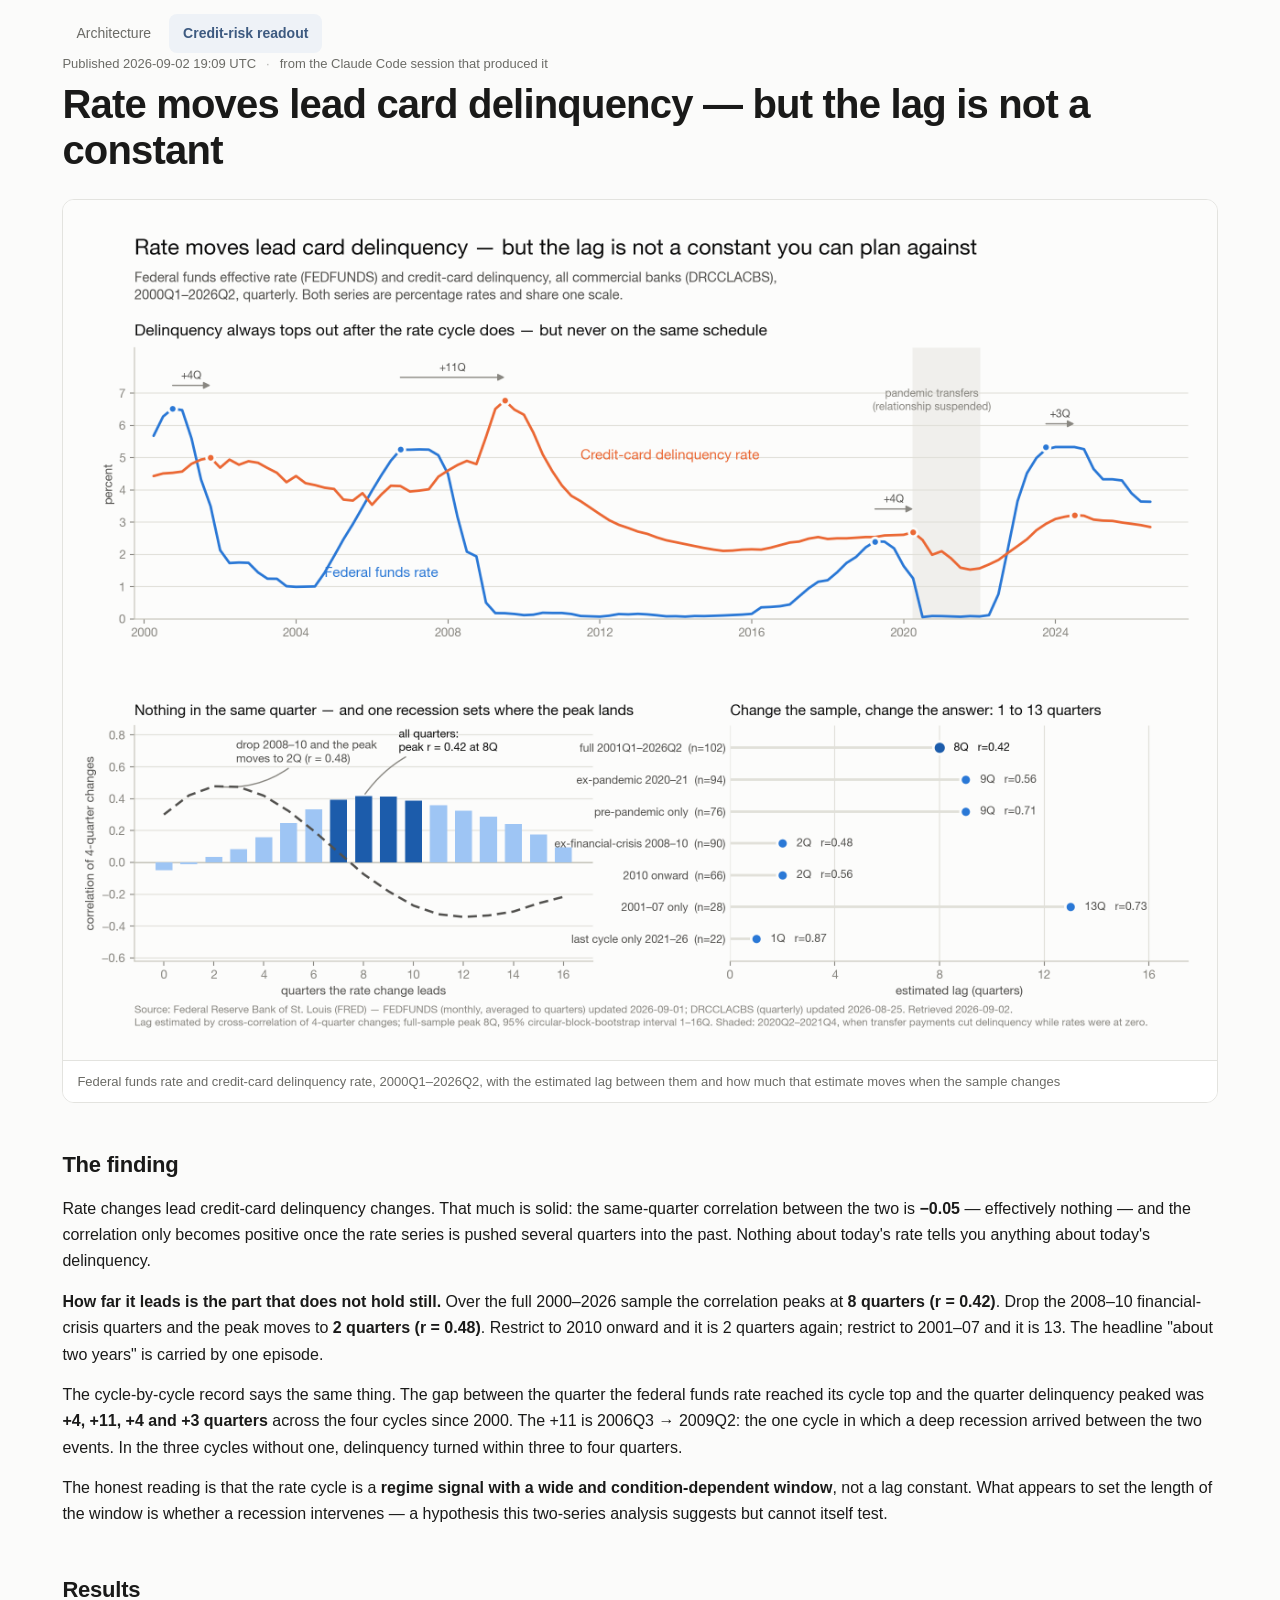
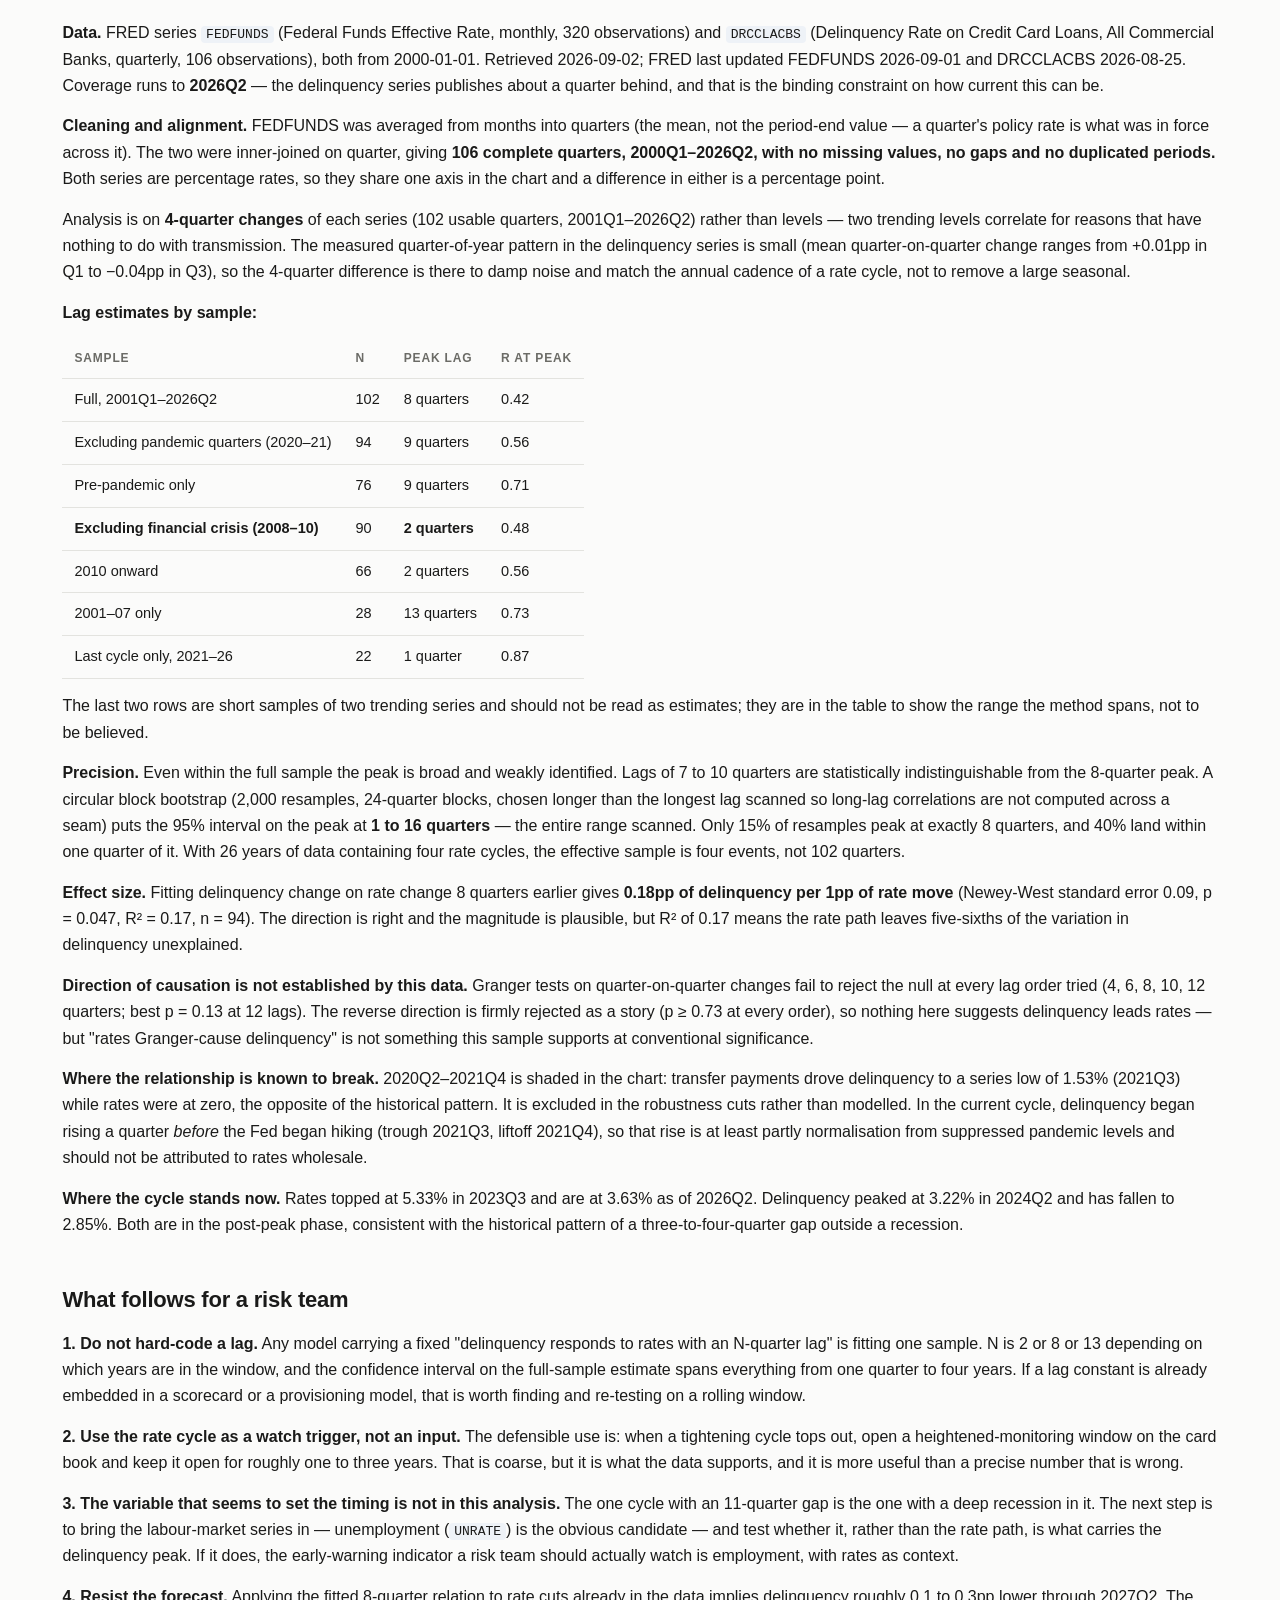
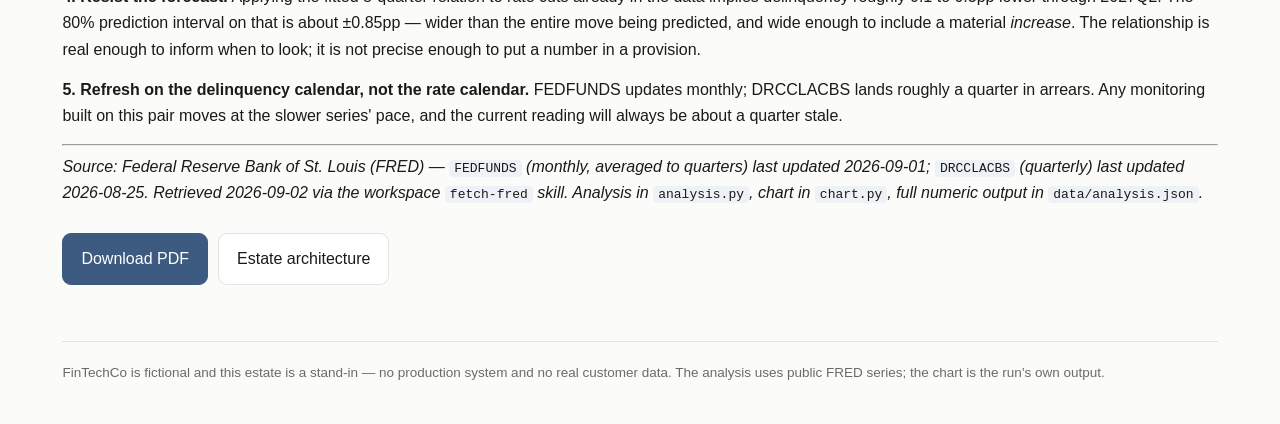
==== commit e8bf8236: "Publish credit-risk readout — 2026-09-02" ====
--- a/readout/index.html
+++ b/readout/index.html
@@ -3,7 +3,7 @@
 <head>
 <meta charset="utf-8">
 <meta name="viewport" content="width=device-width,initial-scale=1">
-<title>Rate changes reach the card book about two years later — FinTechCo</title>
+<title>Credit-risk readout — FinTechCo</title>
 <meta name="robots" content="noindex">
 <link rel="icon" href="data:image/svg+xml,<svg xmlns='http://www.w3.org/2000/svg' viewBox='0 0 16 16'><text y='13' font-size='13'>📊</text></svg>">
 <link rel="stylesheet" href="../assets/site.css?v=042c0d5b">
@@ -15,30 +15,38 @@
   <a href="./" aria-current="page">Credit-risk readout</a>
 </nav>
 <div class="meta">
-  <span>Published 2026-08-27 17:29 UTC</span><span class="dot">·</span>
+  <span>Published 2026-09-02 19:09 UTC</span><span class="dot">·</span>
   <span>from the Claude Code session that produced it</span>
 </div>
-<h1>Rate changes reach the card book about two years later</h1>
-<figure><img src="fedfunds_delinquency_lag.png" alt="Fed funds rate and credit-card delinquency, 2000Q1–2026Q2, with the cross-correlation of four-quarter changes peaking at an eight-quarter lag"><figcaption>Fed funds rate and credit-card delinquency, 2000Q1–2026Q2, with the cross-correlation of four-quarter changes peaking at an eight-quarter lag</figcaption></figure>
+<h1>Rate moves lead card delinquency — but the lag is not a constant</h1>
+<figure><img src="rate-delinquency-lag.png" alt="Federal funds rate and credit-card delinquency rate, 2000Q1–2026Q2, with the estimated lag between them and how much that estimate moves when the sample changes"><figcaption>Federal funds rate and credit-card delinquency rate, 2000Q1–2026Q2, with the estimated lag between them and how much that estimate moves when the sample changes</figcaption></figure>
 <h2>The finding</h2>
-<p>Credit-card delinquency does not move with the policy rate. It moves <strong>after</strong> it, by roughly two years.</p>
-<p>Correlating four-quarter changes in the effective fed funds rate against four-quarter changes in the credit-card delinquency rate, the correlation is <strong>0.42 at an eight-quarter lag</strong> and <strong>−0.05 at zero lag</strong> — the two series are essentially unrelated in the same quarter and most related two years apart. The peak is a plateau, not a point: correlation stays above 0.37 across a <strong>7-to-10 quarter</strong> window, so the honest statement of the lag is a range, not a date.</p>
-<p>The relationship is stronger once the pandemic is set aside, when fiscal transfers pushed delinquency to a sample low of 1.53% (2021Q3) while the rate sat at zero. Excluding 2020–21 the peak correlation is <strong>0.56 at nine quarters</strong>; on pre-2020 data only it is <strong>0.71 at nine quarters</strong>.</p>
-<p>It is a timing signal, not a forecast. At the eight-quarter lag a one-point four-quarter move in the rate maps to <strong>0.18 points</strong> of delinquency change, and the fit explains <strong>17% of the variance</strong> over the full sample (31% excluding 2020–21). Rate direction tells a risk team roughly <em>when</em> to expect pressure — not how much.</p>
+<p>Rate changes lead credit-card delinquency changes. That much is solid: the same-quarter correlation between the two is <strong>−0.05</strong> — effectively nothing — and the correlation only becomes positive once the rate series is pushed several quarters into the past. Nothing about today's rate tells you anything about today's delinquency.</p>
+<p><strong>How far it leads is the part that does not hold still.</strong> Over the full 2000–2026 sample the correlation peaks at <strong>8 quarters (r = 0.42)</strong>. Drop the 2008–10 financial-crisis quarters and the peak moves to <strong>2 quarters (r = 0.48)</strong>. Restrict to 2010 onward and it is 2 quarters again; restrict to 2001–07 and it is 13. The headline "about two years" is carried by one episode.</p>
+<p>The cycle-by-cycle record says the same thing. The gap between the quarter the federal funds rate reached its cycle top and the quarter delinquency peaked was <strong>+4, +11, +4 and +3 quarters</strong> across the four cycles since 2000. The +11 is 2006Q3 → 2009Q2: the one cycle in which a deep recession arrived between the two events. In the three cycles without one, delinquency turned within three to four quarters.</p>
+<p>The honest reading is that the rate cycle is a <strong>regime signal with a wide and condition-dependent window</strong>, not a lag constant. What appears to set the length of the window is whether a recession intervenes — a hypothesis this two-series analysis suggests but cannot itself test.</p>
 <h2>Results</h2>
-<p><strong>Data.</strong> Two FRED series since 2000-01-01: <code>FEDFUNDS</code> (Federal Funds Effective Rate, monthly) and <code>DRCCLACBS</code> (Delinquency Rate on Credit Card Loans, All Commercial Banks, quarterly). Retrieved 2026-08-27; FRED last updated <code>FEDFUNDS</code> 2026-08-03 and <code>DRCCLACBS</code> 2026-08-25.</p>
-<p><strong>Cleaning and alignment.</strong> The monthly rate was averaged into quarters — a quarter's rate is the mean of its three months, which is what a rate comparison means; sampling the last month instead would discard two thirds of the observations. The join is inner, so every row is complete: <strong>106 quarters, 2000Q1–2026Q2, no gaps and no missing values</strong>. 2026Q3 is dropped because it is partial — <code>FEDFUNDS</code> reports through July 2026 and <code>DRCCLACBS</code> through 2026Q2, and the delinquency series runs roughly a quarter behind by design.</p>
-<p><strong>Lag estimate.</strong> Both series are strongly trending and highly autocorrelated, so a correlation in levels would mostly measure the shared business cycle. Differencing to change removes that. Two differencing choices agree: quarter-over-quarter change peaks at nine quarters (r = 0.29), four-quarter change at eight (r = 0.42). The four-quarter version is the one charted — same question, less reporting noise.</p>
-<table><thead><tr><th>Check</th><th>Peak lag</th><th>r</th></tr></thead><tbody><tr><td>4-quarter change, full sample (n = 94)</td><td>8 quarters</td><td>0.42</td></tr><tr><td>4-quarter change, excluding 2020–21</td><td>9 quarters</td><td>0.56</td></tr><tr><td>4-quarter change, pre-2020 only</td><td>9 quarters</td><td>0.71</td></tr><tr><td>Quarter-over-quarter change, full sample</td><td>9 quarters</td><td>0.29</td></tr></tbody></table>
-<p><strong>Cycle-by-cycle cross-check.</strong> Measuring peak to peak instead — the quarters between each cycle's rate top and the delinquency top that follows it — gives <strong>+4, +9, +4 and +2 quarters</strong> for the 2000, 2007, 2019 and 2023 cycles. That is noisier than the correlation estimate and rests on four observations, and it picks a local top rather than the whole change path. The two methods agree on the ordering — delinquency follows — and disagree on the magnitude. Treat the lag as <strong>one to two and a half years</strong>, centred near two.</p>
-<p><strong>Where the current cycle sits.</strong> The rate peaked at <strong>5.33% in 2023Q4</strong>; delinquency peaked at <strong>3.22% in 2024Q2</strong> and has fallen to <strong>2.85%</strong> as of 2026Q2, against a 2000–2019 average of 3.72%. The rate is now 3.63%, down 1.70 points from its peak. Eight quarters of rate cuts (four-quarter changes of −0.68 to −1.00 points, 2024Q4 through 2026Q2) have not yet landed; on the fitted slope they imply a further <strong>0.12 to 0.18 points</strong> of four-quarter delinquency decline arriving between 2026Q3 and 2028Q2.</p>
-<p><strong>What this is not.</strong> Association, not causation, and univariate. Unemployment, credit standards, card originations and the 2020–21 transfers all move both series and none are controlled for here. The overlapping four-quarter windows also mean the effective sample is well below 94, so no p-value is quoted; the robustness columns above are the evidence, and the breadth of the plateau is the uncertainty.</p>
+<p><strong>Data.</strong> FRED series <code>FEDFUNDS</code> (Federal Funds Effective Rate, monthly, 320 observations) and <code>DRCCLACBS</code> (Delinquency Rate on Credit Card Loans, All Commercial Banks, quarterly, 106 observations), both from 2000-01-01. Retrieved 2026-09-02; FRED last updated FEDFUNDS 2026-09-01 and DRCCLACBS 2026-08-25. Coverage runs to <strong>2026Q2</strong> — the delinquency series publishes about a quarter behind, and that is the binding constraint on how current this can be.</p>
+<p><strong>Cleaning and alignment.</strong> FEDFUNDS was averaged from months into quarters (the mean, not the period-end value — a quarter's policy rate is what was in force across it). The two were inner-joined on quarter, giving <strong>106 complete quarters, 2000Q1–2026Q2, with no missing values, no gaps and no duplicated periods.</strong> Both series are percentage rates, so they share one axis in the chart and a difference in either is a percentage point.</p>
+<p>Analysis is on <strong>4-quarter changes</strong> of each series (102 usable quarters, 2001Q1–2026Q2) rather than levels — two trending levels correlate for reasons that have nothing to do with transmission. The measured quarter-of-year pattern in the delinquency series is small (mean quarter-on-quarter change ranges from +0.01pp in Q1 to −0.04pp in Q3), so the 4-quarter difference is there to damp noise and match the annual cadence of a rate cycle, not to remove a large seasonal.</p>
+<p><strong>Lag estimates by sample:</strong></p>
+<table><thead><tr><th>Sample</th><th>n</th><th>Peak lag</th><th>r at peak</th></tr></thead><tbody><tr><td>Full, 2001Q1–2026Q2</td><td>102</td><td>8 quarters</td><td>0.42</td></tr><tr><td>Excluding pandemic quarters (2020–21)</td><td>94</td><td>9 quarters</td><td>0.56</td></tr><tr><td>Pre-pandemic only</td><td>76</td><td>9 quarters</td><td>0.71</td></tr><tr><td><strong>Excluding financial crisis (2008–10)</strong></td><td>90</td><td><strong>2 quarters</strong></td><td>0.48</td></tr><tr><td>2010 onward</td><td>66</td><td>2 quarters</td><td>0.56</td></tr><tr><td>2001–07 only</td><td>28</td><td>13 quarters</td><td>0.73</td></tr><tr><td>Last cycle only, 2021–26</td><td>22</td><td>1 quarter</td><td>0.87</td></tr></tbody></table>
+<p>The last two rows are short samples of two trending series and should not be read as estimates; they are in the table to show the range the method spans, not to be believed.</p>
+<p><strong>Precision.</strong> Even within the full sample the peak is broad and weakly identified. Lags of 7 to 10 quarters are statistically indistinguishable from the 8-quarter peak. A circular block bootstrap (2,000 resamples, 24-quarter blocks, chosen longer than the longest lag scanned so long-lag correlations are not computed across a seam) puts the 95% interval on the peak at <strong>1 to 16 quarters</strong> — the entire range scanned. Only 15% of resamples peak at exactly 8 quarters, and 40% land within one quarter of it. With 26 years of data containing four rate cycles, the effective sample is four events, not 102 quarters.</p>
+<p><strong>Effect size.</strong> Fitting delinquency change on rate change 8 quarters earlier gives <strong>0.18pp of delinquency per 1pp of rate move</strong> (Newey-West standard error 0.09, p = 0.047, R² = 0.17, n = 94). The direction is right and the magnitude is plausible, but R² of 0.17 means the rate path leaves five-sixths of the variation in delinquency unexplained.</p>
+<p><strong>Direction of causation is not established by this data.</strong> Granger tests on quarter-on-quarter changes fail to reject the null at every lag order tried (4, 6, 8, 10, 12 quarters; best p = 0.13 at 12 lags). The reverse direction is firmly rejected as a story (p ≥ 0.73 at every order), so nothing here suggests delinquency leads rates — but "rates Granger-cause delinquency" is not something this sample supports at conventional significance.</p>
+<p><strong>Where the relationship is known to break.</strong> 2020Q2–2021Q4 is shaded in the chart: transfer payments drove delinquency to a series low of 1.53% (2021Q3) while rates were at zero, the opposite of the historical pattern. It is excluded in the robustness cuts rather than modelled. In the current cycle, delinquency began rising a quarter <em>before</em> the Fed began hiking (trough 2021Q3, liftoff 2021Q4), so that rise is at least partly normalisation from suppressed pandemic levels and should not be attributed to rates wholesale.</p>
+<p><strong>Where the cycle stands now.</strong> Rates topped at 5.33% in 2023Q3 and are at 3.63% as of 2026Q2. Delinquency peaked at 3.22% in 2024Q2 and has fallen to 2.85%. Both are in the post-peak phase, consistent with the historical pattern of a three-to-four-quarter gap outside a recession.</p>
 <h2>What follows for a risk team</h2>
-<ol><li><strong>Read rate direction as a two-year early-warning input, not a within-year one.</strong> Nothing in this data supports expecting the card book to respond to a rate move inside four quarters — at lags of zero to three quarters the correlation is indistinguishable from zero.</li><li><strong>Plan the stress window as a window.</strong> The 7-to-10 quarter plateau means a stress scenario dated to a specific quarter is over-precise. Provision and staffing plans should span the range.</li><li><strong>Do not use this alone.</strong> Seventeen percent of variance explained is a timing prior, not a model. Pair rate direction with unemployment and with origination-vintage quality, which is where the size of the loss actually comes from.</li><li><strong>The current read is benign, and conditional.</strong> Delinquency has been falling since 2024Q2 and the easing already in the pipe points the same way through</li><li>That inference holds only while employment does. The one stretch in this sample where the relationship broke — 2020–21 — broke because something outside the rate moved consumers' ability to pay, and a labour-market shock would break it the same way, in the other direction.</li><li><strong>Re-run on the quarterly release.</strong> <code>DRCCLACBS</code> lands about a quarter in arrears; the next observation moves the last point on this chart, and the fetch, alignment and lag estimate here re-run unchanged against it.</li></ol>
+<p><strong>1. Do not hard-code a lag.</strong> Any model carrying a fixed "delinquency responds to rates with an N-quarter lag" is fitting one sample. N is 2 or 8 or 13 depending on which years are in the window, and the confidence interval on the full-sample estimate spans everything from one quarter to four years. If a lag constant is already embedded in a scorecard or a provisioning model, that is worth finding and re-testing on a rolling window.</p>
+<p><strong>2. Use the rate cycle as a watch trigger, not an input.</strong> The defensible use is: when a tightening cycle tops out, open a heightened-monitoring window on the card book and keep it open for roughly one to three years. That is coarse, but it is what the data supports, and it is more useful than a precise number that is wrong.</p>
+<p><strong>3. The variable that seems to set the timing is not in this analysis.</strong> The one cycle with an 11-quarter gap is the one with a deep recession in it. The next step is to bring the labour-market series in — unemployment (<code>UNRATE</code>) is the obvious candidate — and test whether it, rather than the rate path, is what carries the delinquency peak. If it does, the early-warning indicator a risk team should actually watch is employment, with rates as context.</p>
+<p><strong>4. Resist the forecast.</strong> Applying the fitted 8-quarter relation to rate cuts already in the data implies delinquency roughly 0.1 to 0.3pp lower through 2027Q2. The 80% prediction interval on that is about ±0.85pp — wider than the entire move being predicted, and wide enough to include a material <em>increase</em>. The relationship is real enough to inform when to look; it is not precise enough to put a number in a provision.</p>
+<p><strong>5. Refresh on the delinquency calendar, not the rate calendar.</strong> FEDFUNDS updates monthly; DRCCLACBS lands roughly a quarter in arrears. Any monitoring built on this pair moves at the slower series' pace, and the current reading will always be about a quarter stale.</p>
 <hr>
-<p><em>Analysis run 2026-08-27 against FRED data retrieved the same day. Source: Federal Reserve Bank of St. Louis (FRED), series <code>FEDFUNDS</code> and <code>DRCCLACBS</code>.</em></p>
+<p><em>Source: Federal Reserve Bank of St. Louis (FRED) — <code>FEDFUNDS</code> (monthly, averaged to quarters) last updated 2026-09-01; <code>DRCCLACBS</code> (quarterly) last updated 2026-08-25. Retrieved 2026-09-02 via the workspace <code>fetch-fred</code> skill. Analysis in <code>analysis.py</code>, chart in <code>chart.py</code>, full numeric output in <code>data/analysis.json</code>.</em></p>
 <div class="actions">
-  <a class="btn primary" href="fintechco-credit-risk-readout-2026-08-27.pdf">Download PDF</a>
+  <a class="btn primary" href="fintechco-credit-risk-readout-2026-09-02.pdf">Download PDF</a>
   <a class="btn" href="../">Estate architecture</a>
 </div>
 <footer>
